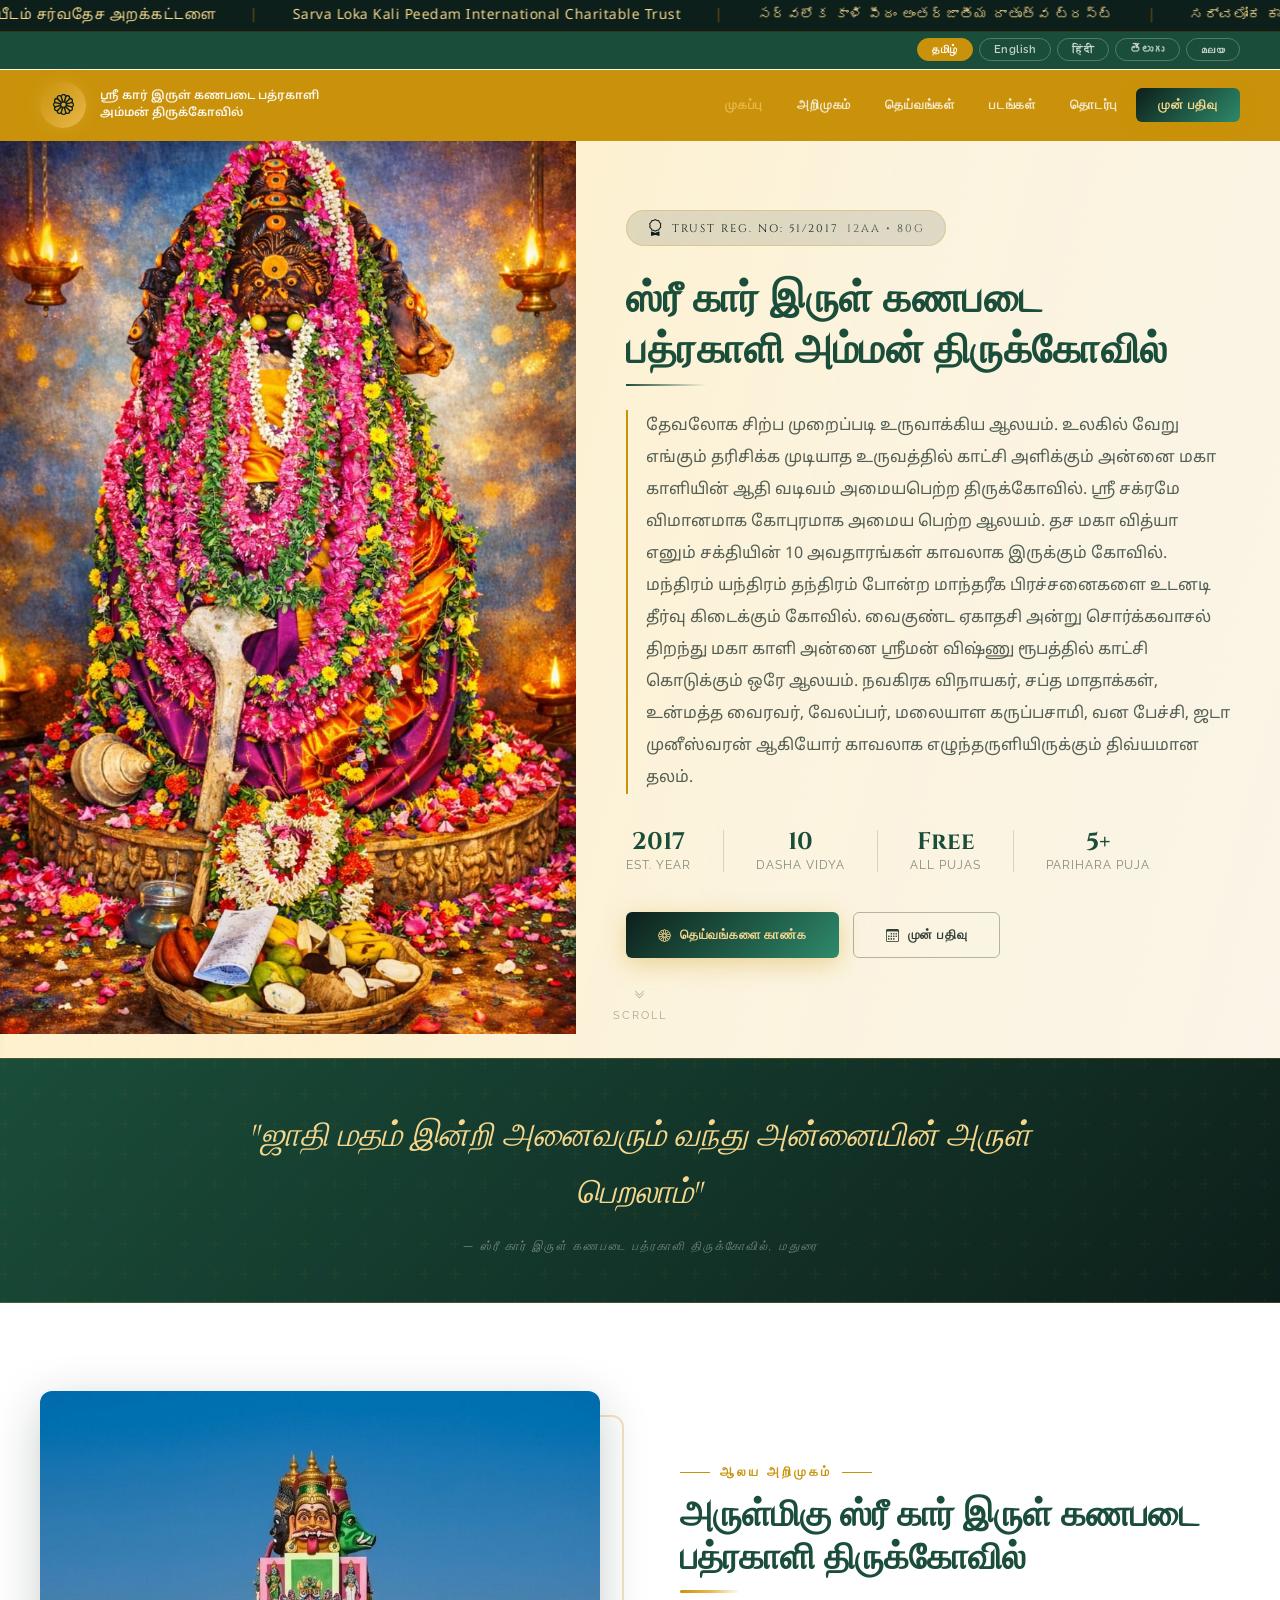
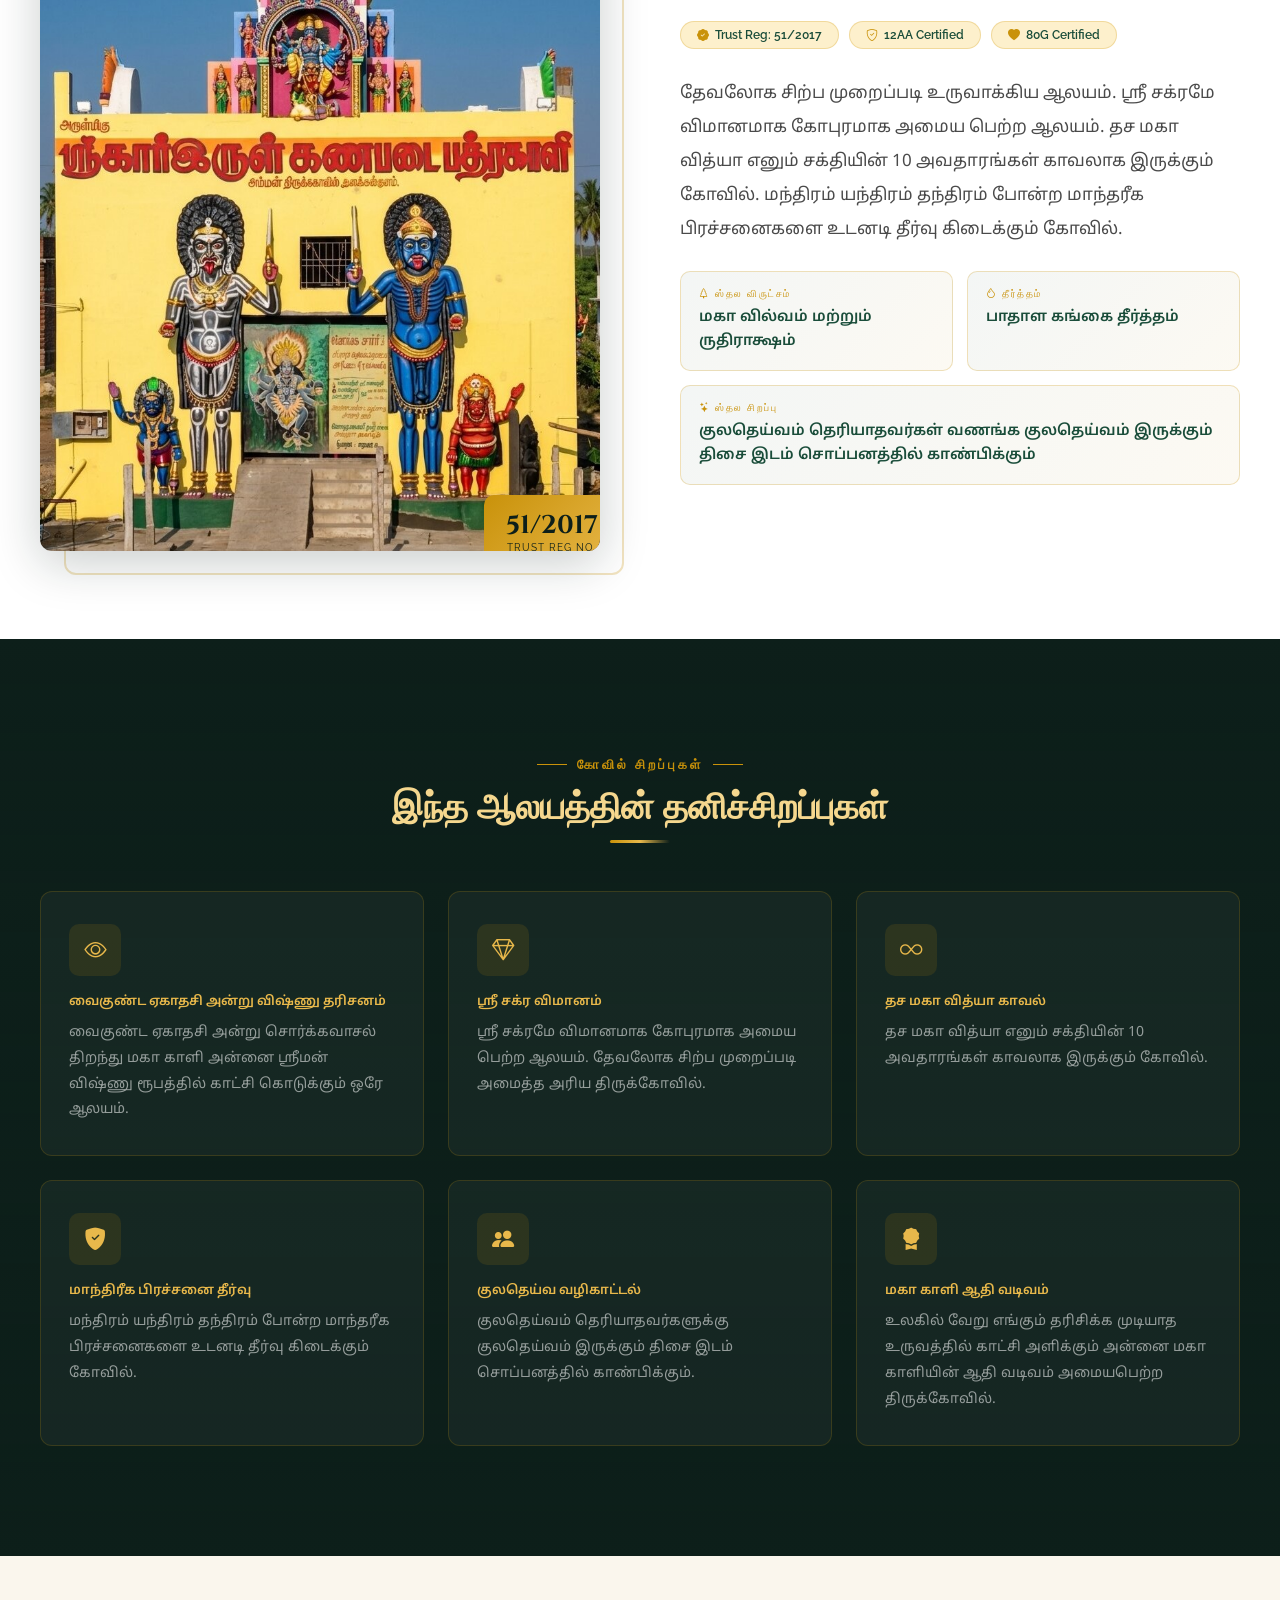
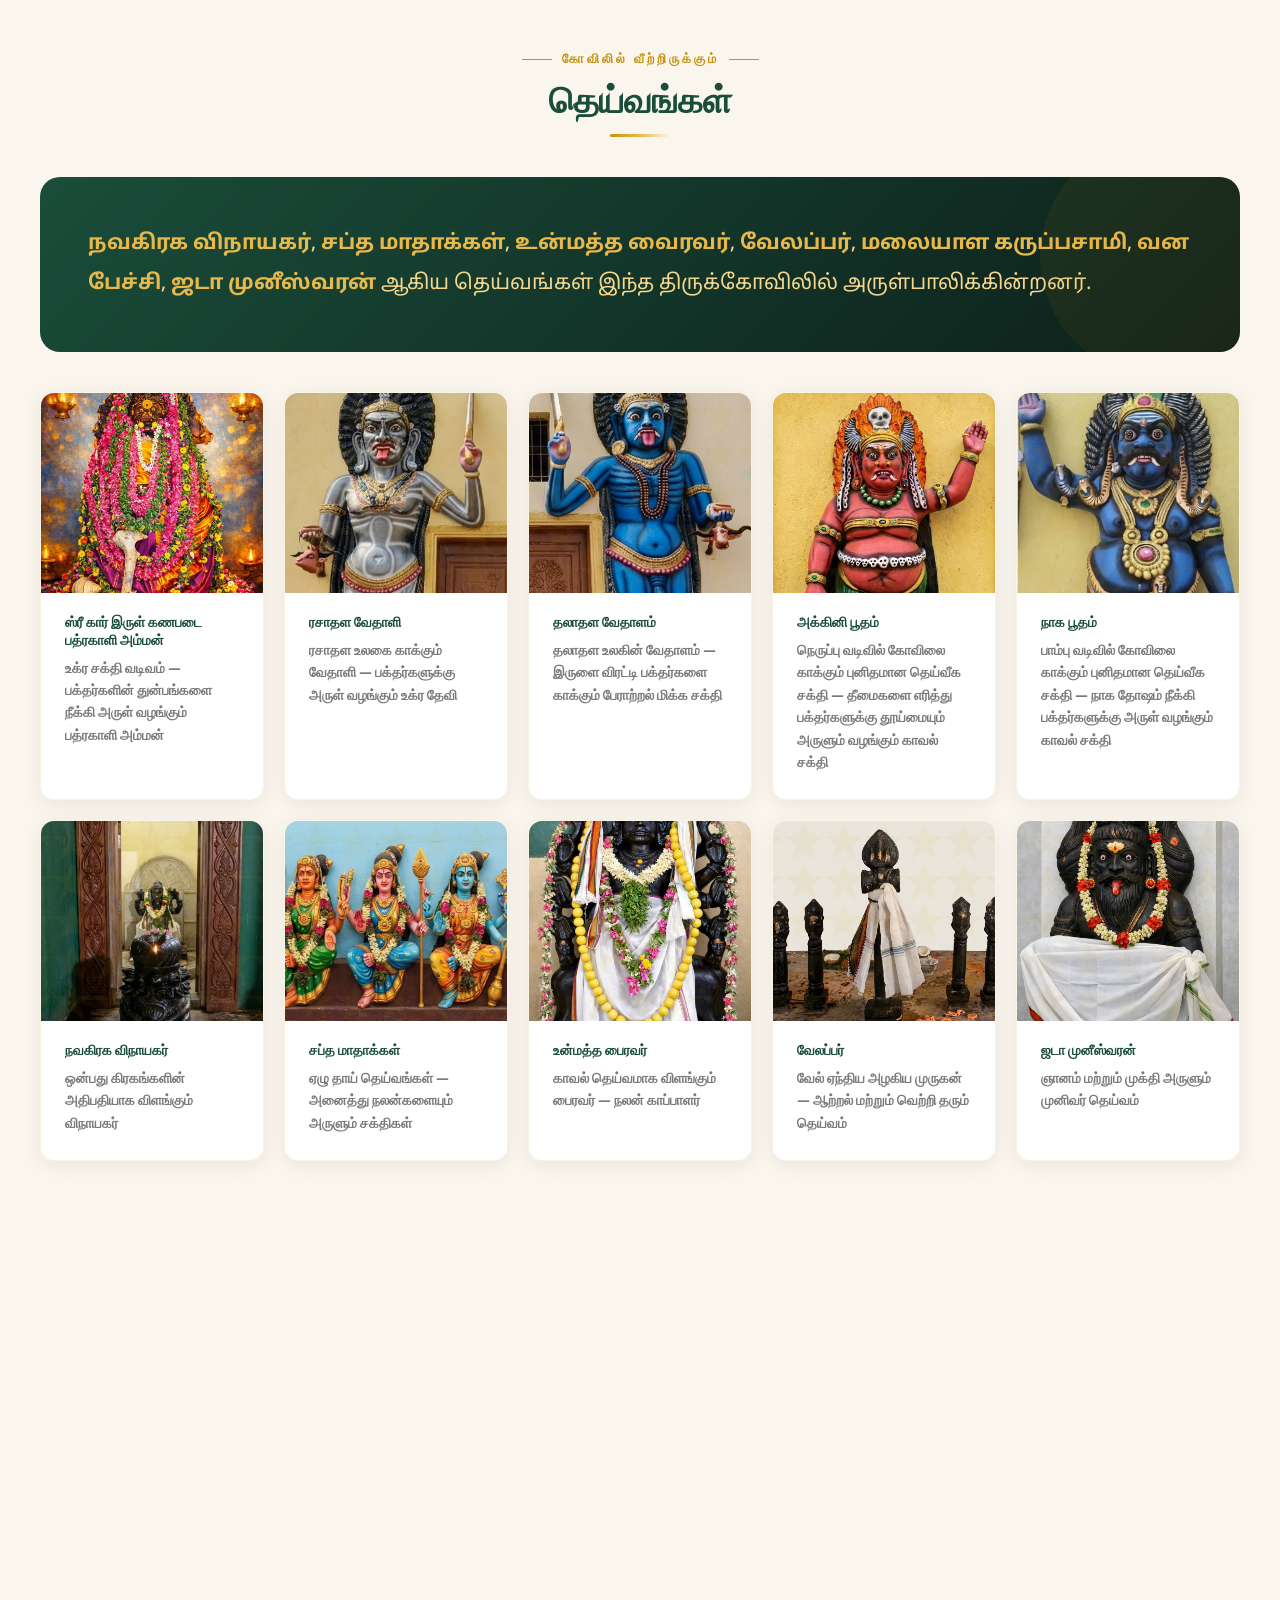
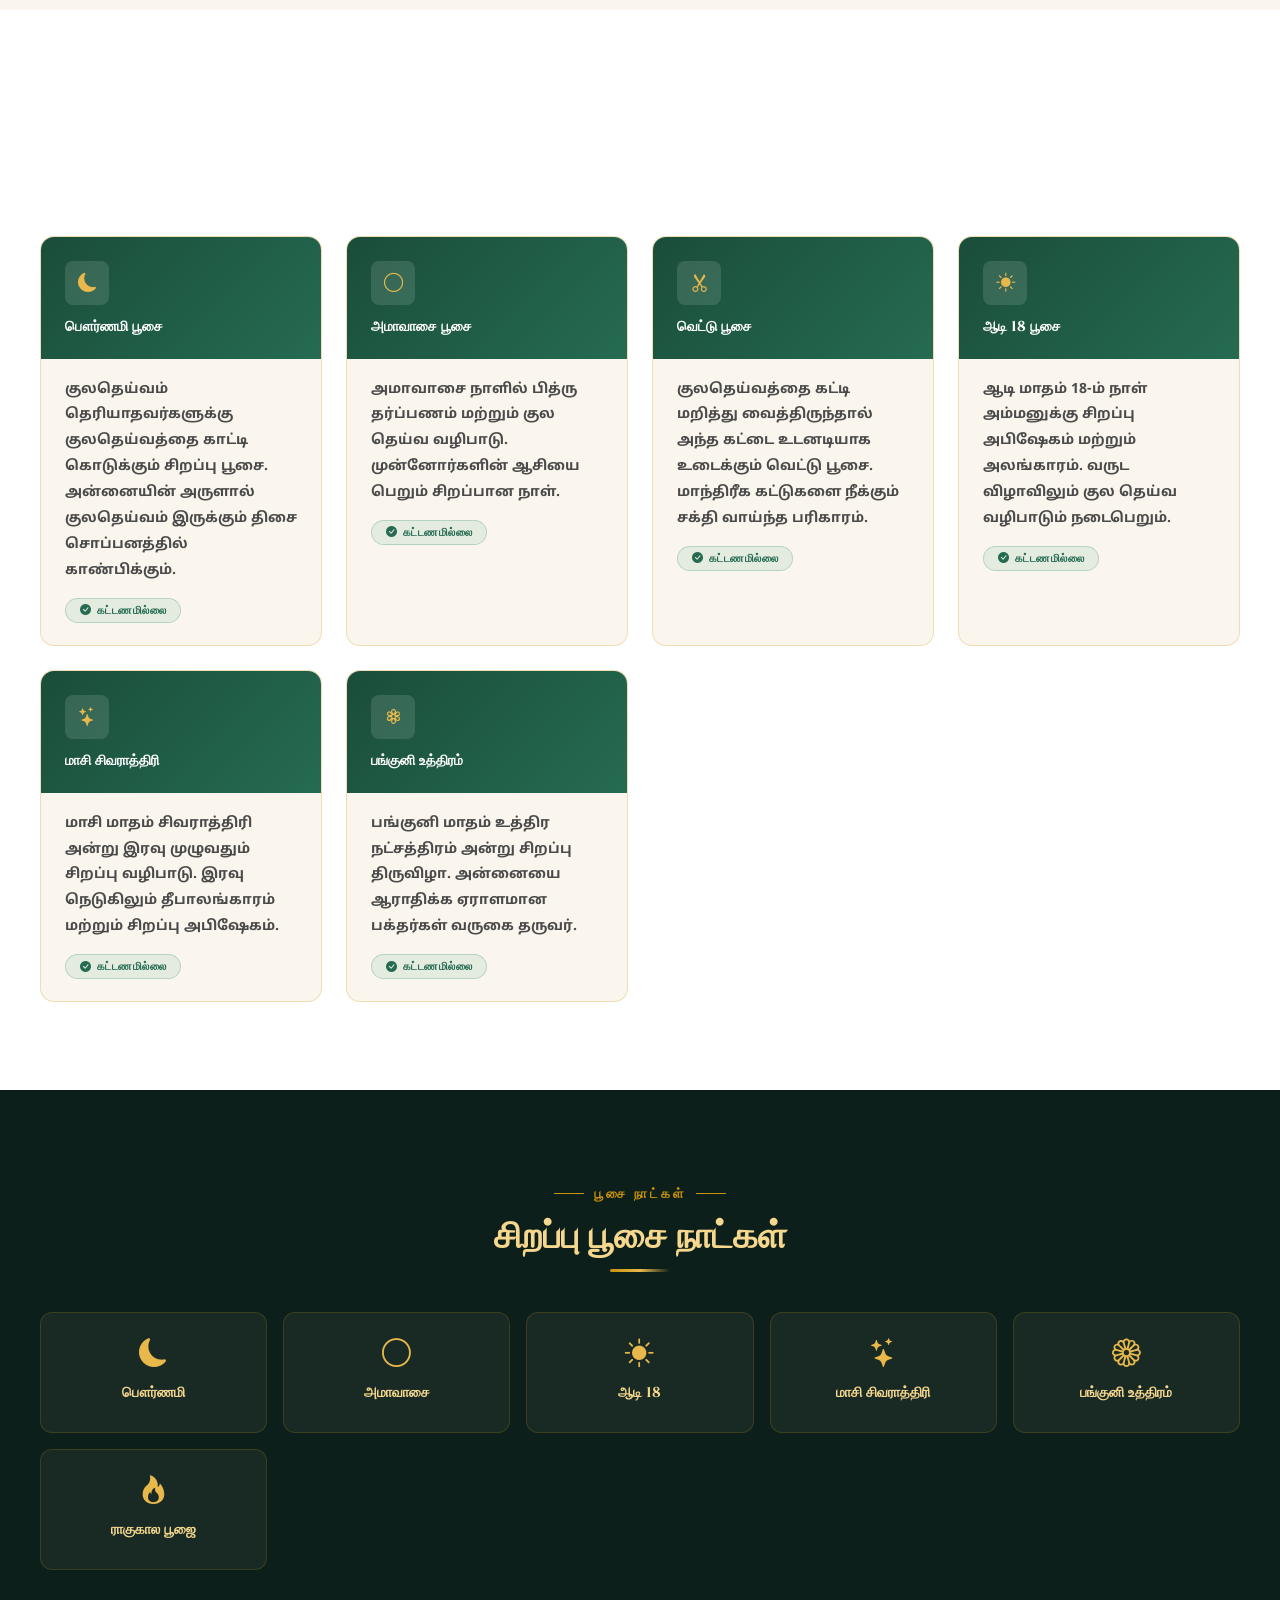
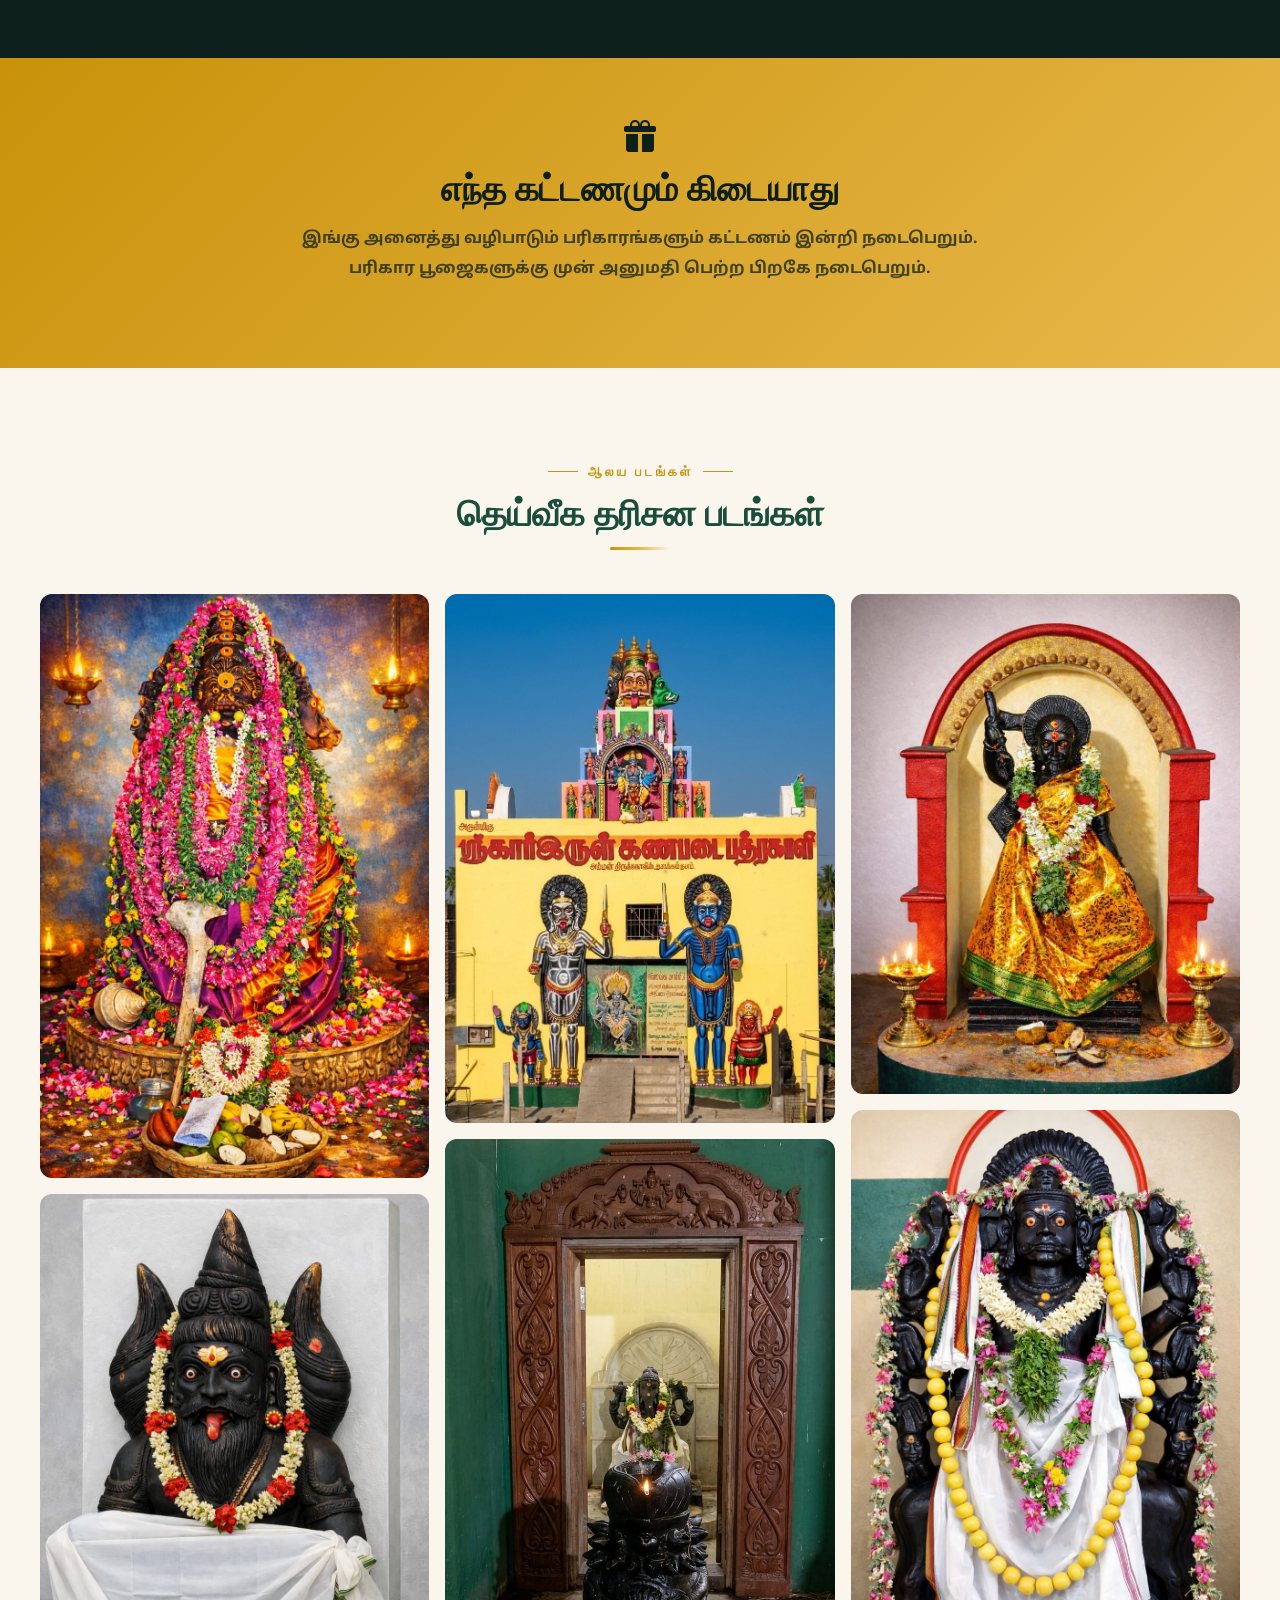
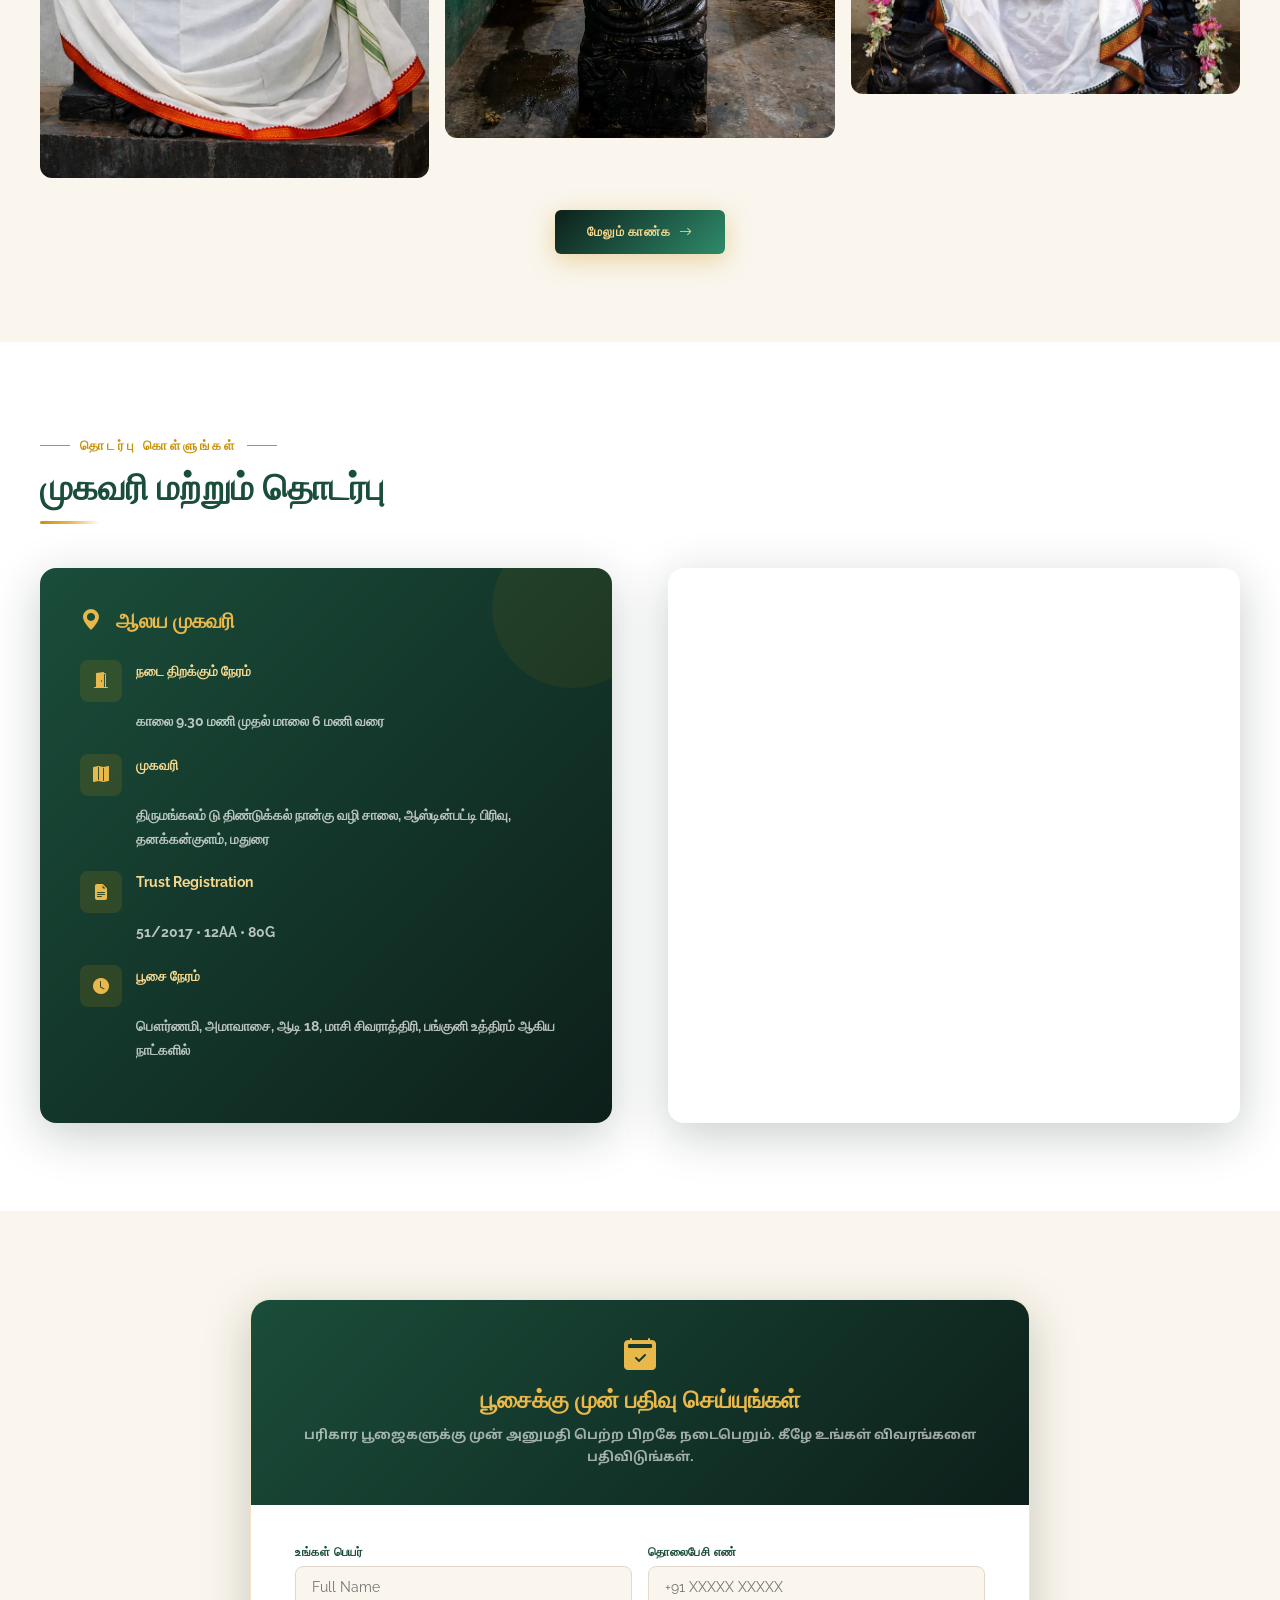
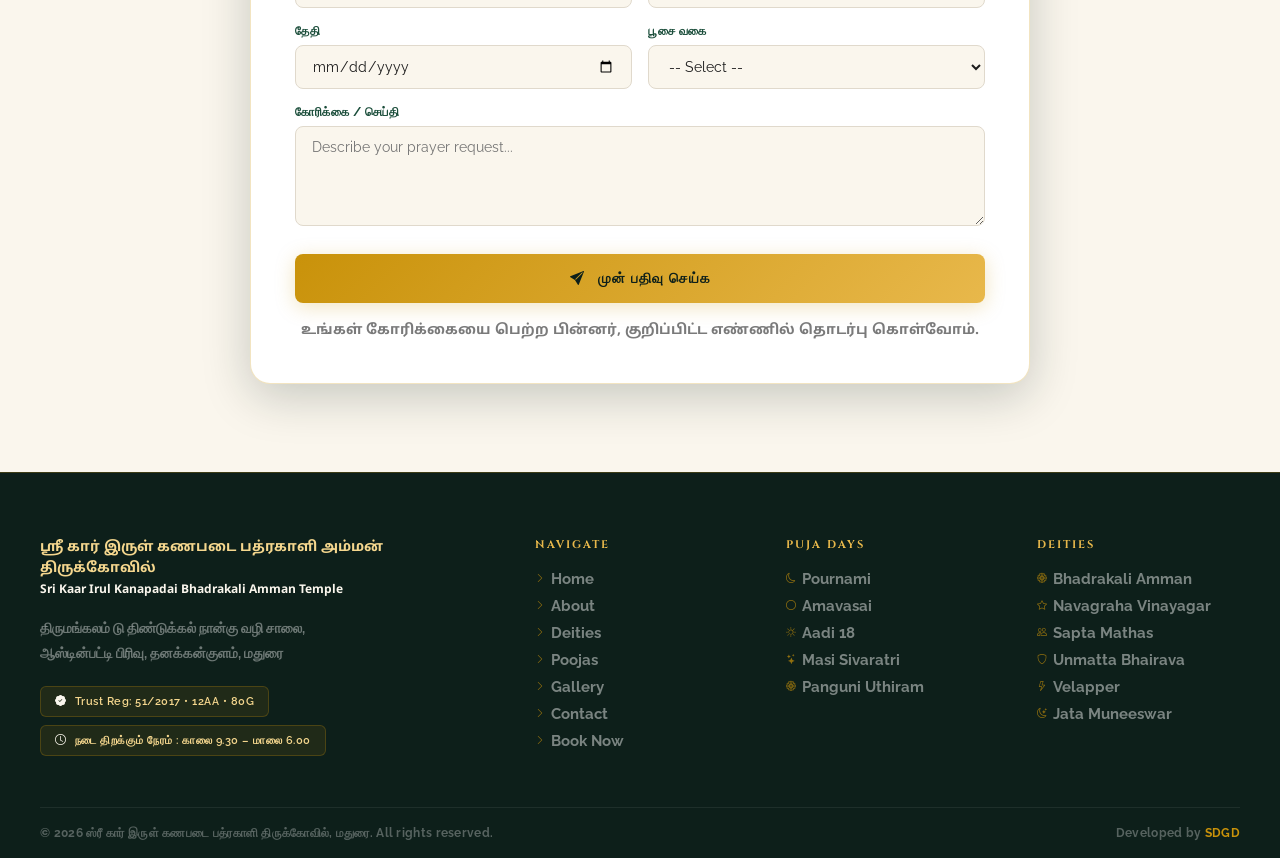
==== index.html @ 93f3a4ae "init" ====
<!DOCTYPE html>
<html lang="ta">
<head>
<meta charset="UTF-8">
<meta name="viewport" content="width=device-width, initial-scale=1.0">
<title>ஸ்ரீ கார் இருள் கணபடை பத்ரகாளி திருக்கோவில் | மதுரை</title>
<link rel="preconnect" href="https://fonts.googleapis.com">
<link href="https://fonts.googleapis.com/css2?family=Cormorant+Garamond:ital,wght@0,300;0,400;0,600;0,700;1,300;1,400;1,600&family=Cinzel:wght@400;600;700;900&family=Noto+Sans+Tamil:wght@300;400;500;600;700&family=Raleway:wght@300;400;500;600;700&display=swap" rel="stylesheet">
<link rel="stylesheet" href="https://cdn.jsdelivr.net/npm/bootstrap-icons@1.11.3/font/bootstrap-icons.min.css">
<link rel="stylesheet" href="assets/css/script.css">

<style>

</style>
</head>
<body>

<!-- PRELOADER -->
<div id="preloader">
  <div class="preloader-om">ॐ</div>
  <div class="preloader-line"><div class="preloader-fill"></div></div>
</div>

<!-- TRUST MARQUEE BAR -->
<div class="trust-bar">
  <div class="trust-marquee" id="trustMarquee"></div>
</div>

<!-- LANGUAGE BAR -->
<div class="lang-bar">
  <button class="lang-btn active" data-setlang="ta">தமிழ்</button>
  <button class="lang-btn" data-setlang="en">English</button>
  <button class="lang-btn" data-setlang="hi">हिंदी</button>
  <button class="lang-btn" data-setlang="te">తెలుగు</button>
  <button class="lang-btn" data-setlang="ml">മലയ</button>
</div>

<!-- NAVBAR -->
<nav id="mainNav">
  <div class="nav-inner">
    <a href="index.html" class="nav-logo">
      <div class="nav-logo-icon"><i class="bi bi-flower1"></i></div>
      <div class="nav-logo-text">
        <div data-lang="ta">ஸ்ரீ கார் இருள் கணபடை பத்ரகாளி அம்மன் திருக்கோவில்</div>
        <div data-lang="en">Sri Kaar Irul Kanapadai Bhadrakali Temple</div>
        <div data-lang="hi">श्री भद्रकाळी अम्मन मंदिर</div>
        <div data-lang="te">శ్రీ భద్రకాళి అమ్మన్ ఆలయం</div>
        <div data-lang="ml">ശ്രീ ഭദ്രകാളി അമ്മൻ ക്ഷേത്രം</div>
      </div>
    </a>
    <div class="nav-links">
      <a href="index.html" style="color:var(--gold2)">
        <span data-lang="ta">முகப்பு</span><span data-lang="en">Home</span><span data-lang="hi">होम</span><span data-lang="te">హోమ్</span><span data-lang="ml">ഹോം</span>
      </a>
      <a href="about.html">
        <span data-lang="ta">அறிமுகம்</span><span data-lang="en">About</span><span data-lang="hi">परिचय</span><span data-lang="te">పరిచయం</span><span data-lang="ml">പരിചയം</span>
      </a>
      <a href="deities.html">
        <span data-lang="ta">தெய்வங்கள்</span><span data-lang="en">Deities</span><span data-lang="hi">देवता</span><span data-lang="te">దేవతలు</span><span data-lang="ml">ദേവതകൾ</span>
      </a>
      <a href="gallery.html">
        <span data-lang="ta">படங்கள்</span><span data-lang="en">Gallery</span><span data-lang="hi">गैलरी</span><span data-lang="te">గ్యాలరీ</span><span data-lang="ml">ഗ്യാലറി</span>
      </a>
      <a href="contact.html">
        <span data-lang="ta">தொடர்பு</span><span data-lang="en">Contact</span><span data-lang="hi">संपर्क</span><span data-lang="te">సంప్రదించు</span><span data-lang="ml">ബന്ധപ്പെടുക</span>
      </a>
      <a href="#booking" class="nav-cta">
        <span data-lang="ta">முன் பதிவு</span><span data-lang="en">Book Now</span><span data-lang="hi">बुक करें</span><span data-lang="te">బుక్ చేయండి</span><span data-lang="ml">ബുക്ക് ചെയ്യുക</span>
      </a>
    </div>
    <button class="hamburger" onclick="toggleMenu()" aria-label="Menu">
      <span></span><span></span><span></span>
    </button>
  </div>
  <div class="mobile-menu" id="mobileMenu">
    <a href="index.html" onclick="toggleMenu()"><span data-lang="ta">முகப்பு</span><span data-lang="en">Home</span><span data-lang="hi">होम</span><span data-lang="te">హోమ్</span><span data-lang="ml">ഹോം</span></a>
    <a href="about.html" onclick="toggleMenu()"><span data-lang="ta">அறிமுகம்</span><span data-lang="en">About</span><span data-lang="hi">परिचय</span><span data-lang="te">పరిచయం</span><span data-lang="ml">പരിചയം</span></a>
    <a href="deities.html" onclick="toggleMenu()"><span data-lang="ta">தெய்வங்கள்</span><span data-lang="en">Deities</span><span data-lang="hi">देवता</span><span data-lang="te">దేవతలు</span><span data-lang="ml">ദേവതകൾ</span></a>
    <a href="gallery.html" onclick="toggleMenu()"><span data-lang="ta">படங்கள்</span><span data-lang="en">Gallery</span><span data-lang="hi">गैलरी</span><span data-lang="te">గ్యాలరీ</span><span data-lang="ml">ഗ്യാലറി</span></a>
    <a href="contact.html" onclick="toggleMenu()"><span data-lang="ta">தொடர்பு</span><span data-lang="en">Contact</span><span data-lang="hi">संपर्क</span><span data-lang="te">సంప్రదించు</span><span data-lang="ml">ബന്ധപ്പെടുക</span></a>
    <a href="#booking" onclick="toggleMenu()"><span data-lang="ta">முன் பதிவு</span><span data-lang="en">Book Now</span><span data-lang="hi">बुक करें</span><span data-lang="te">బుక్ చేయండి</span><span data-lang="ml">ബുക്ക് ചെയ്യുക</span></a>
  </div>
</nav>

<!-- ═══════════════ HERO ═══════════════ -->
<section class="hero" id="home">
  <div class="hero-parallax-bg" id="heroBg"></div>
  <div class="hero-overlay"></div>
  <div class="hero-decoration"></div>
  <div class="hero-image-panel">
    <div class="hero-img-ring hero-img-ring--outer"></div>
    <div class="hero-img-ring hero-img-ring--inner"></div>
    <div class="hero-img-frame">
      <img src="assets/img/kaarirulbathrakali.jpeg" alt="Bhadrakali Amman" class="hero-img" />
    </div>
    <div class="hero-img-glow"></div>
    <div class="hero-img-dots"></div>
  </div>
  <div class="hero-content">
    <div class="hero-badge reveal d1">
      <i class="bi bi-award" style="color:var(--deep)"></i>
      <span>Trust Reg. No: 51/2017</span>
      <span class="hero-trust-no">12AA &bull; 80G</span>
    </div>
    <h1 class="hero-title reveal d2">
      <span data-lang="ta">ஸ்ரீ கார் இருள் கணபடை<br>பத்ரகாளி அம்மன் திருக்கோவில்</span>
      <span data-lang="en">Sri Kaar Irul Kanapadai<br>Bhadrakali Amman Temple</span>
      <span data-lang="hi">श्री कार इरुल कणपडै<br>भद्रकाळी अम्मन मंदिर</span>
      <span data-lang="te">శ్రీ కార్ ఇరుల్ కణపడై<br>భద్రకాళి అమ్మన్ ఆలయం</span>
      <span data-lang="ml">ശ്രീ കാർ ഇരുൾ കണപടൈ<br>ഭദ്രകാളി അമ്മൻ ക്ഷേത്രം</span>
    </h1>
    <div class="hero-divider reveal d3"></div>
    <p class="hero-desc reveal d4" data-lang="ta">
  தேவலோக சிற்ப முறைப்படி உருவாக்கிய ஆலயம். உலகில் வேறு எங்கும் தரிசிக்க முடியாத உருவத்தில் காட்சி அளிக்கும் அன்னை மகா காளியின் ஆதி வடிவம் அமையபெற்ற திருக்கோவில். ஸ்ரீ சக்ரமே விமானமாக கோபுரமாக அமைய பெற்ற ஆலயம். தச மகா வித்யா எனும் சக்தியின் 10 அவதாரங்கள் காவலாக இருக்கும் கோவில். மந்திரம் யந்திரம் தந்திரம் போன்ற மாந்தரீக பிரச்சனைகளை உடனடி தீர்வு கிடைக்கும் கோவில். வைகுண்ட ஏகாதசி அன்று சொர்க்கவாசல் திறந்து மகா காளி அன்னை ஸ்ரீமன் விஷ்ணு ரூபத்தில் காட்சி கொடுக்கும் ஒரே ஆலயம். நவகிரக விநாயகர், சப்த மாதாக்கள், உன்மத்த வைரவர், வேலப்பர், மலையாள கருப்பசாமி, வன பேச்சி, ஜடா முனீஸ்வரன் ஆகியோர் காவலாக எழுந்தருளியிருக்கும் திவ்யமான தலம்.
</p>

<p class="hero-desc reveal d4" data-lang="en">
  A divine temple built according to Devaloka Shilpa tradition. The only temple where Maha Kali Amman appears in her primordial form — a vision found nowhere else in the world. A temple where the Sri Chakra itself serves as the Vimana and Gopuram. The sacred abode guarded by the 10 avatars of Shakti known as Dasha Maha Vidya. A temple where immediate relief is granted for problems related to Mantra, Yantra, and Tantra. The only temple where on Vaikunta Ekadasi, the gates of heaven open and Maha Kali Amman grants darshan in the form of Sri Vishnu. This divine kshetram is also home to Navagraha Vinayagar, Sapta Mathas, Unmatha Bhairava, Velappan, Malayala Karuppasamy, Vana Pechi, and Jada Muneeswaran.
</p>

<p class="hero-desc reveal d4" data-lang="hi">
  देवलोक शिल्प परंपरा के अनुसार निर्मित दिव्य मंदिर। विश्व में अन्यत्र कहीं भी दर्शन न होने वाले अद्वितीय रूप में विराजमान माँ महाकाली का आदि स्वरूप। श्री चक्र ही जहाँ विमान और गोपुरम के रूप में स्थापित है। दश महाविद्या अर्थात शक्ति के 10 अवतारों द्वारा संरक्षित पवित्र मंदिर। मंत्र, यंत्र और तंत्र संबंधी समस्याओं का तत्काल समाधान प्राप्त होने वाला मंदिर। একমাত্র মঞ্চ যেখানে বৈকুণ্ঠ একাদশীতে স্বর্গদ্বার খুলে মহাকালী মা শ্রীমন বিষ্ণুর আকারে দর্শন দেন। এই দিব্য ক্ষেত্রটির 10টি 10টি 10টি 10টি 10টি 10টি 10টি 10টি 10টি 10টি 10টি 10টি 10টি 10টি 10টি 10টি 10টি 10টি 10টি 10টি

<p class="hero-desc reveal d4" data-lang="te">
  దేవలోక శిల్ప సంప్రదాయంలో నిర్మించిన దివ్యమైన ఆలయం. ప్రపంచంలో మరెక్కడా దర్శించలేని అద్వితీయ రూపంలో కొలువై ఉన్న మహాకాళి అమ్మవారి ఆది స్వరూపం. శ్రీ చక్రమే విమానంగా మరియు గోపురంగా అమరిన ఆలయం. దశ మహావిద్య అనే శక్తి యొక్క 10 అవతారాలు కాపలాగా ఉండే కోవెల. మంత్రం, యంత్రం, తంత్రం వంటి మాంత్రిక సమస్యలకు తక్షణ పరిష్కారం లభించే ఆలయం. వైకుంఠ ఏకాదశి నాడు స్వర్గద్వారం తెరచుకొని మహాకాళి అమ్మవారు శ్రీమన్ విష్ణు రూపంలో దర్శనమిచ్చే ఏకైక ఆలయం. నవగ్రహ వినాయకుడు, సప్త మాతలు, ఉన్మత్త భైరవుడు, వేలప్పన్, మలయాళ కరుప్పసామి, వన పేచ్చి, జటా మునీశ్వరుడు కొలువై ఉన్న పావన క్షేత్రం.
</p>

<p class="hero-desc reveal d4" data-lang="ml">
  ദേവലോക ശില്പ രീതിയിൽ നിർമ്മിച്ച ദിവ്യ ക്ഷേത്രം. ലോകത്ത് മറ്റൊരിടത്തും ദർശിക്കാൻ കഴിയാത്ത അദ്വിതീയ രൂപത്തിൽ കുടിയിരിക്കുന്ന മഹാകാളി അമ്മയുടെ ആദിരൂപം. ശ്രീ ചക്രം തന്നെ വിമാനമായും ഗോപുരമായും അമർന്ന ആലയം. ദശ മഹാവിദ്യ എന്ന ശക്തിയുടെ 10 അവതാരങ്ങൾ കാവൽ നിൽക്കുന്ന ക്ഷേത്രം. മന്ത്രം, യന്ത്രം, തന്ത്രം എന്നീ മാന്ത്രിക പ്രശ്നങ്ങൾക്ക് ഉടനടി പരിഹാരം ലഭിക്കുന്ന ക്ഷേത്രം. വൈകുണ്ഠ ഏകാദശിയിൽ സ്വർഗ്ഗദ്വാരം തുറന്ന് മഹാകാളി ശ്രീമൻ വിഷ്ണു രൂപത്തിൽ ദർശനം നൽകുന്ന ഏകൈക ക്ഷേത്രം. നവഗ്രഹ വിനായകർ, സപ്ത മാതാക്കൾ, ഉന്മത്ത ഭൈരവർ, വേലപ്പൻ, മലയാള കരുപ്പസ്വാമി, വന പേച്ചി, ജടാ മുനീശ്വരൻ എന്നിവർ കുടിയിരിക്കുന്ന ദിവ്യമായ തലം.
</p>
    <div class="hero-stats reveal d5">
      <div class="hero-stat">
        <span class="hero-stat-num">2017</span>
        <div class="hero-stat-label">Est. Year</div>
      </div>
      <div class="hero-stat-div"></div>
      <div class="hero-stat">
        <span class="hero-stat-num">10</span>
        <div class="hero-stat-label">Dasha Vidya</div>
      </div>
      <div class="hero-stat-div"></div>
      <div class="hero-stat">
        <span class="hero-stat-num">Free</span>
        <div class="hero-stat-label">All Pujas</div>
      </div>
      <div class="hero-stat-div"></div>
      <div class="hero-stat">
        <span class="hero-stat-num">5+</span>
        <div class="hero-stat-label">Parihara Puja</div>
      </div>
    </div>
    <div class="hero-cta reveal d6">
      <a href="deities.html" class="btn-gold">
        <i class="bi bi-flower1"></i>
        <span data-lang="ta">தெய்வங்களை காண்க</span><span data-lang="en">View Deities</span><span data-lang="hi">देवता देखें</span><span data-lang="te">దేవతలు చూడండి</span><span data-lang="ml">ദേവതകളെ കാണുക</span>
      </a>
      <a href="#booking" class="btn-ghost">
        <i class="bi bi-calendar3"></i>
        <span data-lang="ta">முன் பதிவு</span><span data-lang="en">Book a Visit</span><span data-lang="hi">दर्शन बुक करें</span><span data-lang="te">సందర్శన బుక్</span><span data-lang="ml">ബുക്ക് ചെയ്യുക</span>
      </a>
    </div>
  </div>
  <div class="hero-scroll-hint">
    <i class="bi bi-chevron-double-down"></i>
    <span>Scroll</span>
  </div>
</section>

<!-- ═══════════════ GOLDEN QUOTE ═══════════════ -->
<div class="gold-band">
  <blockquote>
    <span data-lang="ta">"ஜாதி மதம் இன்றி அனைவரும் வந்து அன்னையின் அருள் பெறலாம்"</span>
    <span data-lang="en">"Irrespective of caste or religion, everyone is welcome to receive the blessings of the Mother Goddess"</span>
    <span data-lang="hi">"जाति-धर्म से परे, सभी देवी की कृपा के पात्र हैं"</span>
    <span data-lang="te">"కులమతాల భేదమే లేకుండా అందరూ అమ్మ అనుగ్రహం పొందవచ్చు"</span>
    <span data-lang="ml">"ജാതി-മത ഭേദമില്ലാതെ, എല്ലാവർക്കും അമ്മ അനുഗ്രഹം ലഭിക്കും"</span>
  </blockquote>
  <cite>— ஸ்ரீ கார் இருள் கணபடை பத்ரகாளி திருக்கோவில், மதுரை</cite>
</div>

<!-- ═══════════════ ABOUT ═══════════════ -->
<section class="about-section" id="about">
  <div class="section-wrap">
    <div class="about-grid">
      <div class="about-img-wrap reveal-left">
        <div class="about-img-frame"></div>
        <div class="about-img-main">
          <img src="assets/img/temple.jpg" alt="Temple">
          <div class="about-badge">
            <span class="about-badge-num">51/2017</span>
            <div class="about-badge-label">Trust Reg No.</div>
          </div>
        </div>
      </div>
      <div class="reveal-right">
        <div class="section-eyebrow">
          <span data-lang="ta">ஆலய அறிமுகம்</span><span data-lang="en">About the Temple</span><span data-lang="hi">मंदिर परिचय</span><span data-lang="te">ఆలయ పరిచయం</span><span data-lang="ml">ക്ഷേത്ര പരിചയം</span>
        </div>
        <h2 class="section-title" data-lang="ta">அருள்மிகு ஸ்ரீ கார் இருள் கணபடை பத்ரகாளி திருக்கோவில்</h2>
        <h2 class="section-title" data-lang="en">Sri Kaar Irul Kanapadai Bhadrakali Amman Thirukoil</h2>
        <h2 class="section-title" data-lang="hi">श्री भद्रकाळी अम्मन मंदिर</h2>
        <h2 class="section-title" data-lang="te">శ్రీ భద్రకాళి అమ్మన్ ఆలయం</h2>
        <h2 class="section-title" data-lang="ml">ശ്രീ ഭദ്രകാളി അമ്മൻ ക്ഷേത്രം</h2>
        <div class="section-rule"></div>
        <div class="trust-chips">
          <span class="trust-chip"><i class="bi bi-patch-check-fill"></i> Trust Reg: 51/2017</span>
          <span class="trust-chip"><i class="bi bi-shield-check"></i> 12AA Certified</span>
          <span class="trust-chip"><i class="bi bi-heart-fill"></i> 80G Certified</span>
        </div>
        <p class="section-body" style="font-family:'Noto Sans Tamil',sans-serif; line-height:2;" data-lang="ta">
          தேவலோக சிற்ப முறைப்படி உருவாக்கிய ஆலயம். ஸ்ரீ சக்ரமே விமானமாக கோபுரமாக அமைய பெற்ற ஆலயம். தச மகா வித்யா எனும் சக்தியின் 10 அவதாரங்கள் காவலாக இருக்கும் கோவில். மந்திரம் யந்திரம் தந்திரம் போன்ற மாந்தரீக பிரச்சனைகளை உடனடி தீர்வு கிடைக்கும் கோவில்.
        </p>
        <p class="section-body" style="font-family:'Noto Sans Tamil',sans-serif; line-height:2;" data-lang="en">
          A temple built according to Devaloka Shilpa tradition — where Sri Chakra itself forms the Vimanam and Gopuram. The 10 avatars of Shakti known as Dasha Maha Vidya stand as guardians. Immediate solutions to Mantra, Yantra, and Tantra-related problems are provided here.
        </p>
        <p class="section-body" style="font-family:'Noto Sans Tamil',sans-serif; line-height:2;" data-lang="hi">
          देवलोक शिल्प परंपरा के अनुसार निर्मित मंदिर। श्री चक्र ही विमान और गोपुरम के रूप में स्थापित है। दश महाविद्या के 10 अवतार रक्षक के रूप में यहाँ विराजमान हैं।
        </p>
        <p class="section-body" style="font-family:'Noto Sans Tamil',sans-serif; line-height:2;" data-lang="te">
          దేవలోక శిల్ప సంప్రదాయంలో నిర్మించిన ఆలయం. శ్రీ చక్రమే విమానంగా, గోపురంగా ఉన్న ఆలయం. దశ మహావిద్య శక్తి యొక్క 10 అవతారాలు కాపలాగా ఉండే కోవెల.
        </p>
        <p class="section-body" style="font-family:'Noto Sans Tamil',sans-serif; line-height:2;" data-lang="ml">
          ദേവലോക ശില്പ രീതിയിൽ നിർമ്മിച്ച ക്ഷേത്രം. ശ്രീ ചക്രം തന്നെ വിമാനവും ഗോപുരവുമായ ക്ഷേത്രം. ദശ മഹാ വിദ്യ ശക്തിയുടെ 10 അവതാരങ്ങൾ കാവൽ നിൽക്കുന്ന ക്ഷേത്രം.
        </p>
        <div class="sthal-grid" style="margin-top:24px;">
          <div class="sthal-card reveal-up d1">
            <div class="sthal-card-label"><i class="bi bi-tree"></i>
              <span data-lang="ta">ஸ்தல விருட்சம்</span><span data-lang="en">Sthala Vriksham</span><span data-lang="hi">स्थल वृक्ष</span><span data-lang="te">స్థల వృక్షం</span><span data-lang="ml">സ്ഥല വൃക്ഷം</span>
            </div>
            <div class="sthal-card-val">
              <span data-lang="ta">மகா வில்வம் மற்றும் ருதிராக்ஷம்</span>
              <span data-lang="en">Maha Vilwam and Rudraksha</span>
              <span data-lang="hi">महा विल्व और रुद्राक्ष</span>
              <span data-lang="te">మహా విల్వం మరియు రుద్రాక్ష</span>
              <span data-lang="ml">മഹാ വില്വവും രുദ്രാക്ഷവും</span>
            </div>
          </div>
          <div class="sthal-card reveal-up d2">
            <div class="sthal-card-label"><i class="bi bi-droplet"></i>
              <span data-lang="ta">தீர்த்தம்</span><span data-lang="en">Theertham</span><span data-lang="hi">तीर्थ</span><span data-lang="te">తీర్థం</span><span data-lang="ml">തീർഥം</span>
            </div>
            <div class="sthal-card-val">
              <span data-lang="ta">பாதாள கங்கை தீர்த்தம்</span>
              <span data-lang="en">Pathala Ganga Theertham</span>
              <span data-lang="hi">पाताल गंगा तीर्थ</span>
              <span data-lang="te">పాతాళ గంగ తీర్థం</span>
              <span data-lang="ml">പാതാള ഗംഗ തീർഥം</span>
            </div>
          </div>
          <div class="sthal-card reveal-up d3" style="grid-column:span 2">
            <div class="sthal-card-label"><i class="bi bi-stars"></i>
              <span data-lang="ta">ஸ்தல சிறப்பு</span><span data-lang="en">Temple Specialty</span><span data-lang="hi">स्थल विशेषता</span><span data-lang="te">స్థల విశేషం</span><span data-lang="ml">ക്ഷേത്ര വിശേഷം</span>
            </div>
            <div class="sthal-card-val">
              <span data-lang="ta">குலதெய்வம் தெரியாதவர்கள் வணங்க குலதெய்வம் இருக்கும் திசை இடம் சொப்பனத்தில் காண்பிக்கும்</span>
              <span data-lang="en">For those who do not know their Kula Deiva, the direction and place of their family deity will be revealed in a dream.</span>
              <span data-lang="hi">जो अपने कुलदेवता को नहीं जानते, उन्हें स्वप्न में कुलदेवता का स्थान और दिशा बताई जाएगी।</span>
              <span data-lang="te">కుల దేవత తెలియనివారికి కుల దేవత ఉన్న దిశ మరియు స్థలం కలలో చూపించబడుతుంది.</span>
              <span data-lang="ml">കുലദൈവം അറിയാത്തവർക്ക് കുലദൈവം ഉള്ള ദിശയും സ്ഥലവും സ്വപ്നത്തിൽ കാണിക്കപ്പെടും.</span>
            </div>
          </div>
        </div>
      </div>
    </div>
  </div>
</section>

<!-- ═══════════════ TEMPLE SPECIALTIES (PARALLAX) ═══════════════ -->
<section class="special-section" id="specialties">
  <div class="special-parallax-bg" id="specialBg"></div>
  <div class="special-overlay"></div>
  <div class="section-wrap" style="position:relative;z-index:2;">
    <div style="text-align:center" class="reveal">
      <div class="section-eyebrow" style="justify-content:center;">
        <span data-lang="ta">கோவில் சிறப்புகள்</span><span data-lang="en">Temple Specialties</span><span data-lang="hi">मंदिर की विशेषताएं</span><span data-lang="te">ఆలయ విశేషాలు</span><span data-lang="ml">ക്ഷേത്ര വിശേഷങ്ങൾ</span>
      </div>
      <h2 class="section-title" style="color:var(--gold3); text-align:center;">
        <span data-lang="ta">இந்த ஆலயத்தின் தனிச்சிறப்புகள்</span>
        <span data-lang="en">What Makes This Temple Unique</span>
        <span data-lang="hi">इस मंदिर की विशेषताएं</span>
        <span data-lang="te">ఈ ఆలయ ప్రత్యేకతలు</span>
        <span data-lang="ml">ഈ ക്ഷേത്രത്തിന്റെ പ്രത്യേകതകൾ</span>
      </h2>
      <div class="section-rule center"></div>
    </div>
    <div class="special-grid">
      <div class="special-card reveal d1">
        <div class="special-card-icon"><i class="bi bi-eye"></i></div>
        <div class="special-card-title-tamil">
          <span data-lang="ta">வைகுண்ட ஏகாதசி அன்று விஷ்ணு தரிசனம்</span>
          <span data-lang="en">Vishnu Darshan on Vaikunta Ekadasi</span>
          <span data-lang="hi">वैकुंठ एकादशी पर विष्णु दर्शन</span>
          <span data-lang="te">వైకుంఠ ఏకాదశిపై విష్ణు దర్శనం</span>
          <span data-lang="ml">വൈകുണ്ഠ ഏകാദശിയിൽ വിഷ്ണു ദർശനം</span>
        </div>
        <div class="special-card-desc">
          <span data-lang="ta">வைகுண்ட ஏகாதசி அன்று சொர்க்கவாசல் திறந்து மகா காளி அன்னை ஸ்ரீமன் விஷ்ணு ரூபத்தில் காட்சி கொடுக்கும் ஒரே ஆலயம்.</span>
          <span data-lang="en">The only temple where Maha Kali appears in the form of Sri Vishnu on Vaikunta Ekadasi, when the gates of heaven open.</span>
          <span data-lang="hi">एकमात्र मंदिर जहाँ वैकुंठ एकादशी पर स्वर्ग के द्वार खुलने पर महाकाली श्रीमन विष्णु रूप में दर्शन देती हैं।</span>
          <span data-lang="te">వైకుంఠ ఏకాదశి నాడు స్వర్గ ద్వారం తెరుచుకున్నప్పుడు మహాకాళి శ్రీమన్ విష్ణు రూపంలో దర్శనమిచ్చే ఏకైక ఆలయం.</span>
          <span data-lang="ml">വൈകുണ്ഠ ഏകാദശിയിൽ സ്വർഗ്ഗ വാതിൽ തുറക്കുമ്പോൾ മഹാകാളി ശ്രീമൻ വിഷ്ണു രൂപത്തിൽ ദർശനം നൽകുന്ന ഏകൈക ക്ഷേത്രം.</span>
        </div>
      </div>
      <div class="special-card reveal d2">
        <div class="special-card-icon"><i class="bi bi-gem"></i></div>
        <div class="special-card-title-tamil">
          <span data-lang="ta">ஸ்ரீ சக்ர விமானம்</span>
          <span data-lang="en">Sri Chakra Vimanam</span>
          <span data-lang="hi">श्री चक्र विमान</span>
          <span data-lang="te">శ్రీ చక్ర విమానం</span>
          <span data-lang="ml">ശ്രീ ചക്ര വിമാനം</span>
        </div>
        <div class="special-card-desc">
          <span data-lang="ta">ஸ்ரீ சக்ரமே விமானமாக கோபுரமாக அமைய பெற்ற ஆலயம். தேவலோக சிற்ப முறைப்படி அமைத்த அரிய திருக்கோவில்.</span>
          <span data-lang="en">A rare temple where the Sri Chakra itself forms the Vimanam and Gopuram, built according to Devaloka Shilpa tradition.</span>
          <span data-lang="hi">एक दुर्लभ मंदिर जहाँ श्री चक्र स्वयं विमान और गोपुरम के रूप में स्थापित है।</span>
          <span data-lang="te">శ్రీ చక్రమే విమానంగా, గోపురంగా ఉన్న అపూర్వమైన ఆలయం.</span>
          <span data-lang="ml">ശ്രീ ചക്രം തന്നെ വിമാനവും ഗോപുരവുമായ അദ്വിതീയ ക്ഷേത്രം.</span>
        </div>
      </div>
      <div class="special-card reveal d3">
        <div class="special-card-icon"><i class="bi bi-infinity"></i></div>
        <div class="special-card-title-tamil">
          <span data-lang="ta">தச மகா வித்யா காவல்</span>
          <span data-lang="en">Dasha Maha Vidya Guardians</span>
          <span data-lang="hi">दश महाविद्या संरक्षण</span>
          <span data-lang="te">దశ మహావిద్య రక్షణ</span>
          <span data-lang="ml">ദശ മഹാ വിദ്യ സംരക്ഷണം</span>
        </div>
        <div class="special-card-desc">
          <span data-lang="ta">தச மகா வித்யா எனும் சக்தியின் 10 அவதாரங்கள் காவலாக இருக்கும் கோவில்.</span>
          <span data-lang="en">A temple guarded by the 10 avatars of Shakti known as Dasha Maha Vidya.</span>
          <span data-lang="hi">दश महाविद्या के 10 अवतारों द्वारा संरक्षित मंदिर।</span>
          <span data-lang="te">దశ మహావిద్య అనే శక్తి యొక్క 10 అవతారాలు కాపలా ఉండే ఆలయం.</span>
          <span data-lang="ml">ദശ മഹാ വിദ്യ ശക്തിയുടെ 10 അവതാരങ്ങൾ കാവൽ നിൽക്കുന്ന ക്ഷേത്രം.</span>
        </div>
      </div>
      <div class="special-card reveal d4">
        <div class="special-card-icon"><i class="bi bi-shield-fill-check"></i></div>
        <div class="special-card-title-tamil">
          <span data-lang="ta">மாந்திரீக பிரச்சனை தீர்வு</span>
          <span data-lang="en">Relief from Dark Forces</span>
          <span data-lang="hi">मांत्रिक समस्याओं का समाधान</span>
          <span data-lang="te">మాంత్రిక సమస్యల పరిష్కారం</span>
          <span data-lang="ml">മാന്ത്രിക പ്രശ്നങ്ങൾക്ക് പരിഹാരം</span>
        </div>
        <div class="special-card-desc">
          <span data-lang="ta">மந்திரம் யந்திரம் தந்திரம் போன்ற மாந்தரீக பிரச்சனைகளை உடனடி தீர்வு கிடைக்கும் கோவில்.</span>
          <span data-lang="en">Immediate solutions to problems caused by Mantra, Yantra, and Tantra are provided at this temple.</span>
          <span data-lang="hi">मंत्र, यंत्र, तंत्र से संबंधित समस्याओं का तत्काल समाधान यहाँ मिलता है।</span>
          <span data-lang="te">మంత్ర, యంత్ర, తంత్ర సంబంధిత సమస్యలకు తక్షణ పరిష్కారం లభిస్తుంది.</span>
          <span data-lang="ml">മന്ത്ര, യന്ത്ര, തന്ത്ര സംബന്ധിത പ്രശ്നങ്ങൾക്ക് ഉടനടി പരിഹാരം ലഭിക്കും.</span>
        </div>
      </div>
      <div class="special-card reveal d5">
        <div class="special-card-icon"><i class="bi bi-people-fill"></i></div>
        <div class="special-card-title-tamil">
          <span data-lang="ta">குலதெய்வ வழிகாட்டல்</span>
          <span data-lang="en">Kula Deiva Guidance</span>
          <span data-lang="hi">कुलदेवता मार्गदर्शन</span>
          <span data-lang="te">కుల దేవత మార్గదర్శనం</span>
          <span data-lang="ml">കുലദൈവ മാർഗ്ഗദർശനം</span>
        </div>
        <div class="special-card-desc">
          <span data-lang="ta">குலதெய்வம் தெரியாதவர்களுக்கு குலதெய்வம் இருக்கும் திசை இடம் சொப்பனத்தில் காண்பிக்கும்.</span>
          <span data-lang="en">For those unaware of their family deity, the location and direction of their Kula Deiva will be revealed in a dream.</span>
          <span data-lang="hi">जो अपने कुलदेवता से अनजान हैं, उन्हें स्वप्न में उनका स्थान और दिशा बताई जाती है।</span>
          <span data-lang="te">కుల దేవత తెలియనివారికి కలలో దేవత దిశ మరియు స్థలం చూపించబడతాయి.</span>
          <span data-lang="ml">കുലദൈവം അറിയാത്തവർക്ക് സ്വപ്നത്തിൽ ദൈവത്തിന്റെ ദിശയും സ്ഥലവും വെളിപ്പെടുത്തുന്നു.</span>
        </div>
      </div>
      <div class="special-card reveal d6">
        <div class="special-card-icon"><i class="bi bi-award-fill"></i></div>
        <div class="special-card-title-tamil">
          <span data-lang="ta">மகா காளி ஆதி வடிவம்</span>
          <span data-lang="en">Primal Form of Maha Kali</span>
          <span data-lang="hi">महाकाली का आदि स्वरूप</span>
          <span data-lang="te">మహాకాళి ఆది స్వరూపం</span>
          <span data-lang="ml">മഹാകാളിയുടെ ആദി രൂപം</span>
        </div>
        <div class="special-card-desc">
          <span data-lang="ta">உலகில் வேறு எங்கும் தரிசிக்க முடியாத உருவத்தில் காட்சி அளிக்கும் அன்னை மகா காளியின் ஆதி வடிவம் அமையபெற்ற திருக்கோவில்.</span>
          <span data-lang="en">A temple housing the primal form of Mother Maha Kali — a form that cannot be found anywhere else in the world.</span>
          <span data-lang="hi">एक ऐसा मंदिर जहाँ माँ महाकाली का वह आदि स्वरूप है जो दुनिया में कहीं और नहीं मिलता।</span>
          <span data-lang="te">ప్రపంచంలో మరెక్కడా దర్శించలేని అమ్మ మహాకాళి యొక్క ఆది స్వరూపం ఉన్న ఆలయం.</span>
          <span data-lang="ml">ലോകത്ത് മറ്റൊരിടത്തും ദർശിക്കാനാകാത്ത അമ്മ മഹാകാളിയുടെ ആദ്യ രൂപം ഉള്ള ക്ഷേത്രം.</span>
        </div>
      </div>
    </div>
  </div>
</section>

<!-- ═══════════════ DEITIES ═══════════════ -->
<section class="deities-section" id="deities">
  <div class="section-wrap">
    <div class="reveal" style="text-align:center; margin-bottom:40px;">
      <div class="section-eyebrow" style="justify-content:center;">
        <span data-lang="ta">கோவிலில் வீற்றிருக்கும்</span><span data-lang="en">Enshrined Deities</span><span data-lang="hi">देवता</span><span data-lang="te">దేవతలు</span><span data-lang="ml">ദേവതകൾ</span>
      </div>
      <h2 class="section-title" style="text-align:center;">
        <span data-lang="ta">தெய்வங்கள்</span>
        <span data-lang="en">Deities of the Temple</span>
        <span data-lang="hi">मंदिर के देवता</span>
        <span data-lang="te">ఆలయంలోని దేవతలు</span>
        <span data-lang="ml">ക്ഷേത്രത്തിലെ ദേവതകൾ</span>
      </h2>
      <div class="section-rule center"></div>
    </div>
    <div class="deities-main reveal">
      <p class="deities-main-title" data-lang="ta">
        <strong>நவகிரக விநாயகர்</strong>, <strong>சப்த மாதாக்கள்</strong>, <strong>உன்மத்த வைரவர்</strong>, <strong>வேலப்பர்</strong>, <strong>மலையாள கருப்பசாமி</strong>, <strong>வன பேச்சி</strong>, <strong>ஜடா முனீஸ்வரன்</strong> ஆகிய தெய்வங்கள் இந்த திருக்கோவிலில் அருள்பாலிக்கின்றனர்.
      </p>
      <p class="deities-main-title" data-lang="en">
        <strong>Navagraha Vinayagar</strong>, <strong>Sapta Mathas</strong>, <strong>Unmatha Bhairava</strong>, <strong>Velapper</strong>, <strong>Malaiyal Karupasami</strong>, <strong>Vana Pechi</strong>, and <strong>Jada Muneeswar</strong> bestow their blessings at this sacred temple.
      </p>
      <p class="deities-main-title" data-lang="hi">
        <strong>नवग्रह विनायक</strong>, <strong>सप्त माताएं</strong>, <strong>उन्मत्त भैरव</strong>, <strong>वेलप्पर</strong>, <strong>मलयाल करुप्पासामी</strong>, <strong>वन पेच्ची</strong>, और <strong>जटा मुनीश्वर</strong> इस पवित्र मंदिर में अनुग्रह प्रदान करते हैं।
      </p>
      <p class="deities-main-title" data-lang="te">
        <strong>నవగ్రహ వినాయకుడు</strong>, <strong>సప్త మాతలు</strong>, <strong>ఉన్మత్త భైరవుడు</strong>, <strong>వేలప్పర్</strong>, <strong>మలయాళ కరుప్పసామి</strong>, <strong>వన పేచ్చి</ strong>, < strong >జడா முனீஸ்வரன்</ strong > ஈ ஆலயம் லோ அனுக்ரஹிஸ்துன்னார்.
      </p>
      <p class="deities-main-title" data-lang="ml">
        < strong >നവഗ്രഹ വിനായകൻ</ strong >, < strong >സപ്ത മാതാക്കൾ</ strong >, < strong >ഉന്മത്ത ഭൈരവൻ</ strong >, < strong >വേലപ്പർ</ strong >, < strong >മലയാള കറുപ്പസ്വാമി</ strong >, < strong >വന പേച്ചി</ strong >, < strong >ജടാ മുനീശ്വരൻ</ strong > ഈ ക്ഷേത്രത്തിൽ അനുഗ്രഹം നൽകുന്നു.
      </p>
    </div>
    <div class="deity-grid">
      <div class="deity-card reveal d1">
        <div class="deity-card-top">
          <img src="assets/img/kaarirulbathrakali - Copy.jpeg" alt="Bhadrakali Amman">
        </div>
        <div class="deity-card-body">
          <div class="deity-name">
            <span data-lang="ta">ஸ்ரீ கார் இருள் கணபடை பத்ரகாளி அம்மன்</span>
            <span data-lang="en">Sri Kaar Irul Ganapadai Bhadrakali Amman</span>
            <span data-lang="hi">श्री कार इरुल गणपडै भद्रकाळी अम्मन</span>
            <span data-lang="te">శ్రీ కార్ ఇరుల్ గణపడై భద్రకాళి అమ్మన్</span>
            <span data-lang="ml">ശ്രീ കാർ ഇരുൾ ഗണപടൈ ഭദ്രകാളി അമ്മൻ</span>
          </div>
          <div class="deity-desc">
            <span data-lang="ta">உக்ர சக்தி வடிவம் — பக்தர்களின் துன்பங்களை நீக்கி அருள் வழங்கும் பத்ரகாளி அம்மன்</span>
            <span data-lang="en">Fierce Shakti form — Bhadrakali Amman who removes devotees' sorrows and grants blessings</span>
            <span data-lang="hi">उग्र शक्ति रूप — भक्तों के कष्टों को दूर करने वाली और आशीर्वाद देने वाली भद्रकाळी अम्मन</span>
            <span data-lang="te">ఉగ్ర శక్తి రూపం — భక్తుల దుఃఖాలు తొలగించి అనుగ్రహించే భద్రకాళి అమ్మన్</span>
            <span data-lang="ml">ഉഗ്ര ശക്തി രൂപം — ഭക്തരുടെ ദുഃഖങ്ങൾ നീക്കി അനുഗ്രഹിക്കുന്ന ഭദ്രകാളി അമ്മൻ</span>
          </div>
        </div>
      </div>
      <!-- Card: ரசாதள வேதாளி -->
<div class="deity-card reveal d2">
  <div class="deity-card-top">
    <img src="assets/img/vedhafemale - Copy.jpg" alt="Rasathala Vedali">
  </div>
  <div class="deity-card-body">
    <div class="deity-name">
      <span data-lang="ta">ரசாதள வேதாளி</span>
      <span data-lang="en">Rasathala Vedali</span>
      <span data-lang="hi">रसातल वेताली</span>
      <span data-lang="te">రసాతల వేతాళి</span>
      <span data-lang="ml">രസാതല വേതാളി</span>
    </div>
    <div class="deity-desc">
      <span data-lang="ta">ரசாதள உலகை காக்கும் வேதாளி — பக்தர்களுக்கு அருள் வழங்கும் உக்ர தேவி</span>
      <span data-lang="en">Rasathala Vedali — fierce guardian of the nether realm who bestows protection and fearlessness upon devotees</span>
      <span data-lang="hi">रसातल की रक्षक वेताली — भक्तों को सुरक्षा और निर्भयता प्रदान करने वाली उग्र देवी</span>
      <span data-lang="te">రసాతల రక్షకి వేతాళి — భక్తులకు అభయమిచ్చే ఉగ్ర దేవి</span>
      <span data-lang="ml">രസാതല രക്ഷകി വേതാളി — ഭക്തർക്ക് അഭയം നൽകുന്ന ഉഗ്ര ദേവി</span>
    </div>
  </div>
</div>

<!-- Card: தலாதள வேதாளம் -->
<div class="deity-card reveal d3">
  <div class="deity-card-top">
    <img src="assets/img/vedhamale - Copy.jpg" alt="Thalatala Vedalam">
  </div>
  <div class="deity-card-body">
    <div class="deity-name">
      <span data-lang="ta">தலாதள வேதாளம்</span>
      <span data-lang="en">Thalatala Vedalam</span>
      <span data-lang="hi">तलातल वेताळम</span>
      <span data-lang="te">తలాతల వేతాళం</span>
      <span data-lang="ml">തലാതല വേതാളം</span>
    </div>
    <div class="deity-desc">
      <span data-lang="ta">தலாதள உலகின் வேதாளம் — இருளை விரட்டி பக்தர்களை காக்கும் பேராற்றல் மிக்க சக்தி</span>
      <span data-lang="en">Thalatala Vedalam — powerful spirit of the deep realm who wields cosmic force to ward off darkness and evil</span>
      <span data-lang="hi">तलातल की शक्तिशाली आत्मा — अंधकार और बुराई को दूर करने वाला वेताळम</span>
      <span data-lang="te">తలాతల శక్తిమంతమైన వేతాళం — చీకటిని తరిమి భక్తులను కాపాడే మహాశక్తి</span>
      <span data-lang="ml">തലാതല ശക്തിമാനായ വേതാളം — ഇരുളിനെ തുരത്തി ഭക്തരെ രക്ഷിക്കുന്ന മഹാശക്തി</span>
    </div>
  </div>
</div>
      <div class="deity-card reveal d1">
        <div class="deity-card-top">
          <img src="assets/img/vedhalamfemale - Copy.jpg" alt="Agni Bhootham">
        </div>
        <div class="deity-card-body">
          <div class="deity-name">
            <span data-lang="ta">அக்கினி பூதம்</span>
            <span data-lang="en">Agni Bhootham</span>
            <span data-lang="hi">अग्नि भूतम</span>
            <span data-lang="te">అగ్ని భూతం</span>
            <span data-lang="ml">അഗ്നി ഭൂതം</span>
          </div>
          <div class="deity-desc">
            <span data-lang="ta">நெருப்பு வடிவில் கோவிலை காக்கும் புனிதமான தெய்வீக சக்தி — தீமைகளை எரித்து பக்தர்களுக்கு தூய்மையும் அருளும் வழங்கும் காவல் சக்தி</span>
            <span data-lang="en">Sacred fire spirit guarding the temple — burns away all evil and bestows purity and blessings upon devotees</span>
            <span data-lang="hi">अग्नि रूप में मंदिर की रक्षा करने वाली पवित्र शक्ति — बुराई को जलाकर भक्तों को पवित्रता और आशीर्वाद देने वाली दिव्य शक्ति</span>
            <span data-lang="te">అగ్ని రూపంలో దేవాలయాన్ని కాపాడే పవిత్ర శక్తి — చెడును దహించి భక్తులకు పవిత్రత మరియు అనుగ్రహం ఇచ్చే కాపలా శక్తి</span>
            <span data-lang="ml">അഗ്നി രൂപത്തിൽ ക്ഷേത്രം കാക്കുന്ന പവിത്ര ശക്തി — തിന്മ ദഹിപ്പിച്ച് ഭക്തർക്ക് പരിശുദ്ധിയും അനുഗ്രഹവും നൽകുന്ന കാവൽ ശക്തി</span>
          </div>
        </div>
      </div>
      <div class="deity-card reveal d2">
        <div class="deity-card-top">
          <img src="assets/img/vedhalam - Copy.jpg" alt="Naga Bhootham">
        </div>
        <div class="deity-card-body">
          <div class="deity-name">
            <span data-lang="ta">நாக பூதம்</span>
            <span data-lang="en">Naga Bhootham</span>
            <span data-lang="hi">नाग भूतम</span>
            <span data-lang="te">నాగ భూతం</span>
            <span data-lang="ml">നാഗ ഭൂതം</span>
          </div>
          <div class="deity-desc">
            <span data-lang="ta">பாம்பு வடிவில் கோவிலை காக்கும் புனிதமான தெய்வீக சக்தி — நாக தோஷம் நீக்கி பக்தர்களுக்கு அருள் வழங்கும் காவல் சக்தி</span>
            <span data-lang="en">Sacred serpent spirit guarding the temple — removes Naga dosha and bestows blessings upon all devotees</span>
            <span data-lang="hi">सर्प रूप में मंदिर की रक्षा करने वाली पवित्र शक्ति — नाग दोष निवारण कर भक्तों को आशीर्वाद देने वाली दिव्य शक्ति</span>
            <span data-lang="te">సర్ప రూపంలో దేవాలయాన్ని కాపాడే పవిత్ర శక்తి — నాగ దోషం తొలగించి భక్తులను అనుగ్రహించే కాపలా శక్తి</span>
            <span data-lang="ml">സർപ്പ രൂപത്തിൽ ക്ഷേത്രം കാക്കുന്ന പവിത്ര ശക്തി — നാഗദോഷം ഒഴിവാക്കി ഭക്തർക്ക് അനുഗ്രഹം നൽകുന്ന കാവൽ ശക്തി</span>
          </div>
        </div>
      </div>
      <div class="deity-card reveal d2">
        <div class="deity-card-top"><img src="assets/img/vinayagar.jpg" alt="Navagraha Vinayagar"></div>
        <div class="deity-card-body">
          <div class="deity-name">
            <span data-lang="ta">நவகிரக விநாயகர்</span>
            <span data-lang="en">Navagraha Vinayagar</span>
            <span data-lang="hi">नवग्रह विनायक</span>
            <span data-lang="te">నవగ్రహ వినాయకుడు</span>
            <span data-lang="ml">നവഗ്രഹ വിനായകൻ</span>
          </div>
          <div class="deity-desc">
            <span data-lang="ta">ஒன்பது கிரகங்களின் அதிபதியாக விளங்கும் விநாயகர்</span>
            <span data-lang="en">Vinayagar who presides over the nine planetary forces</span>
            <span data-lang="hi">नौ ग्रहों के स्वामी विनायक</span>
            <span data-lang="te">నవగ్రహాలకు అధిపతిగా విలసిల్లే వినాయకుడు</span>
            <span data-lang="ml">ഒൻപത് ഗ്രഹങ്ങളുടെ അധിപതിയായ വിനായകൻ</span>
          </div>
        </div>
      </div>
      <div class="deity-card reveal d3">
        <div class="deity-card-top"><img src="assets/img/Sapta Mathas.jpg" alt="Sapta Mathas"></div>
        <div class="deity-card-body">
          <div class="deity-name">
            <span data-lang="ta">சப்த மாதாக்கள்</span>
            <span data-lang="en">Sapta Mathas</span>
            <span data-lang="hi">सप्त माताएं</span>
            <span data-lang="te">సప్త మాతలు</span>
            <span data-lang="ml">സപ്ത മാതാക്കൾ</span>
          </div>
          <div class="deity-desc">
            <span data-lang="ta">ஏழு தாய் தெய்வங்கள் — அனைத்து நலன்களையும் அருளும் சக்திகள்</span>
            <span data-lang="en">Seven Mother Goddesses — powers that bestow all blessings and well-being</span>
            <span data-lang="hi">सात माता देवियाँ — सभी कल्याण प्रदान करने वाली शक्तियाँ</span>
            <span data-lang="te">ఏడు మాత దేవతలు — అన్ని శ్రేయస్సులను అనుగ్రహించే శక్తులు</span>
            <span data-lang="ml">ഏഴ് മാതൃ ദേവതകൾ — സർവ്വ ഐശ്വര്യവും നൽകുന്ന ശക്തികൾ</span>
          </div>
        </div>
      </div>
      <div class="deity-card reveal d4">
  <div class="deity-card-top">
    <img src="assets/img/bhairavar.jpeg" alt="Unmatha Bhairavar">
  </div>

  <div class="deity-card-body">
    <div class="deity-name">
      <span data-lang="ta">உன்மத்த பைரவர்</span>
      <span data-lang="en">Unmatha Bhairavar</span>
      <span data-lang="hi">उन्मत्त भैरव</span>
      <span data-lang="te">ఉన్మత్త భైరవుడు</span>
      <span data-lang="ml">ഉന്മത്ത ഭൈരവൻ</span>
    </div>

    <div class="deity-desc">
      <span data-lang="ta">காவல் தெய்வமாக விளங்கும் பைரவர் — நலன் காப்பாளர்</span>
      <span data-lang="en">Bhairavar, the guardian deity — protector of well-being</span>
      <span data-lang="hi">रक्षक देव भैरव — सभी के कल्याण के संरक्षक</span>
      <span data-lang="te">కాపలా దైవంగా వెలసే భైరవుడు — శ్రేయోరక్షకుడు</span>
      <span data-lang="ml">കാവൽ ദൈവമായ ഭൈരവൻ — സർവ്വ ക്ഷേമ സംരക്ഷകൻ</span>
    </div>
  </div>
</div>
      <div class="deity-card reveal d5">
        <div class="deity-card-top"><img src="assets/img/Velapper.jpg" alt="Velapper"></div>
        <div class="deity-card-body">
          <div class="deity-name">
            <span data-lang="ta">வேலப்பர்</span>
            <span data-lang="en">Velapper (Murugan)</span>
            <span data-lang="hi">वेलप्पर (मुरुगन)</span>
            <span data-lang="te">వేలప్పర్ (మురుగన్)</span>
            <span data-lang="ml">വേലപ്പർ (മുരുകൻ)</span>
          </div>
          <div class="deity-desc">
            <span data-lang="ta">வேல் ஏந்திய அழகிய முருகன் — ஆற்றல் மற்றும் வெற்றி தரும் தெய்வம்</span>
            <span data-lang="en">The beautiful Murugan bearing the spear — deity of strength and victory</span>
            <span data-lang="hi">वेल धारण करने वाले मुरुगन — शक्ति और विजय प्रदाता</span>
            <span data-lang="te">వేల్ ధరించిన అందమైన మురుగన్ — శక్తి మరియు విజయం అనుగ్రహించే దైవం</span>
            <span data-lang="ml">വേൽ ഏന്തിയ സുന്ദരനായ മുരുകൻ — ശക്തിയും വിജയവും നൽകുന്ന ദൈവം</span>
          </div>
        </div>
      </div>
      <div class="deity-card reveal d6">
        <div class="deity-card-top"><img src="assets/img/jadamuneshwar.jpeg" alt="Jada Muneeswar"></div>
        <div class="deity-card-body">
          <div class="deity-name">
            <span data-lang="ta">ஜடா முனீஸ்வரன்</span>
            <span data-lang="en">Jada Muneeswar</span>
            <span data-lang="hi">जटा मुनीश्वर</span>
            <span data-lang="te">జడా మునీశ్వరుడు</span>
            <span data-lang="ml">ജടാ മുനീശ്വരൻ</span>
          </div>
          <div class="deity-desc">
            <span data-lang="ta">ஞானம் மற்றும் முக்தி அருளும் முனிவர் தெய்வம்</span>
            <span data-lang="en">The sage deity who grants wisdom and liberation</span>
            <span data-lang="hi">ज्ञान और मुक्ति देने वाले ऋषि देव</span>
            <span data-lang="te">జ్ఞానం మరియు మోక్షం అనుగ్రహించే మునీశ్వరుడు</span>
            <span data-lang="ml">ജ്ഞാനവും മോക്ഷവും നൽകുന്ന മുനിദേവൻ</span>
          </div>
        </div>
      </div>
      <div class="deity-card reveal d2">
        <div class="deity-card-top"><img src="assets/img/malaiyalakarupu.jpeg" alt="Malaiyal Karupasami"></div>
        <div class="deity-card-body">
          <div class="deity-name">
            <span data-lang="ta">மலையாள கருப்பசாமி</span>
            <span data-lang="en">Malaiyal Karupasami</span>
            <span data-lang="hi">मलयाल करुप्पासामी</span>
            <span data-lang="te">మలయాళ కరుప్పసామి</span>
            <span data-lang="ml">മലയാള കറുപ്പസ്വാമി</span>
          </div>
          <div class="deity-desc">
            <span data-lang="ta">மலைகளின் அதிபதி — காவல் மற்றும் வளம் தரும் கருப்பசாமி</span>
            <span data-lang="en">Lord of the mountains — Karupasami who grants protection and abundance</span>
            <span data-lang="hi">पर्वतों के स्वामी — रक्षा और समृद्धि देने वाले करुप्पासामी</span>
            <span data-lang="te">పర్వతాల అధిపతి — రక్షణ మరియు సమృద్ధి అనుగ్రహించే కరుప్పసామి</span>
            <span data-lang="ml">പർവ്വതങ്ങളുടെ അധിപൻ — കാവലും ഐശ്വര്യവും നൽകുന്ന കറുപ്പസ്വാമി</span>
          </div>
        </div>
      </div>
      <div class="deity-card reveal d3">
        <div class="deity-card-top"><img src="assets/img/vanapechi.jpeg" alt="Vana Pechi"></div>
        <div class="deity-card-body">
          <div class="deity-name">
            <span data-lang="ta">வன பேச்சி</span>
            <span data-lang="en">Vana Pechi</span>
            <span data-lang="hi">वन पेच्ची</span>
            <span data-lang="te">వన పేచ్చి</span>
            <span data-lang="ml">വന പേച്ചി</span>
          </div>
          <div class="deity-desc">
            <span data-lang="ta">வனத்தின் சக்தி — குழந்தைகள் மற்றும் குடும்பத்தை காக்கும் தெய்வம்</span>
            <span data-lang="en">The power of the forest — deity who protects children and families</span>
            <span data-lang="hi">वन की शक्ति — बच्चों और परिवार की रक्षा करने वाली देवी</span>
            <span data-lang="te">అడవి శక్తి — పిల్లలు మరియు కుటుంబాన్ని కాపాడే దైవం</span>
            <span data-lang="ml">വനത്തിന്റെ ശക്തി — കുട്ടികളെയും കുടുംബത്തെയും സംരക്ഷിക്കുന്ന ദൈവം</span>
          </div>
        </div>
      </div>
    </div>
  </div>
</section>

<!-- ═══════════════ POOJAS & PARIGARAM ═══════════════ -->
<section class="poojas-section" id="poojas">
  <div class="section-wrap">
    <div class="reveal" style="text-align:center; margin-bottom:44px;">
      <div class="section-eyebrow" style="justify-content:center;">
        <span data-lang="ta">பூசைகள் மற்றும் பரிகாரங்கள்</span><span data-lang="en">Poojas & Parikarams</span><span data-lang="hi">पूजाएं और परिहार</span><span data-lang="te">పూజలు &amp; పరిహారాలు</span><span data-lang="ml">പൂജകൾ &amp; പരിഹാരങ്ങൾ</span>
      </div>
      <h2 class="section-title" style="text-align:center;">
        <span data-lang="ta">பூசைகள் மற்றும் பரிகார பூஜைகள்</span>
        <span data-lang="en">Poojas &amp; Parihara Poojaigal</span>
        <span data-lang="hi">पूजाएं और परिहार पूजाएं</span>
        <span data-lang="te">పూజలు మరియు పరిహార పూజలు</span>
        <span data-lang="ml">പൂജകളും പരിഹാര പൂജകളും</span>
      </h2>
      <div class="section-rule center"></div>
    </div>
    <div class="pooja-grid">
      <div class="pooja-card reveal d1">
        <div class="pooja-card-head">
          <div class="pooja-card-icon"><i class="bi bi-moon-fill"></i></div>
          <div class="pooja-card-title">
            <span data-lang="ta">பௌர்ணமி பூசை</span><span data-lang="en">Pournami Puja</span><span data-lang="hi">पौर्णमि पूजा</span><span data-lang="te">పౌర్ణమి పూజ</span><span data-lang="ml">പൗർണ്ണമി പൂജ</span>
          </div>
        </div>
        <div class="pooja-card-body">
          <p class="pooja-card-desc">
            <span data-lang="ta">குலதெய்வம் தெரியாதவர்களுக்கு குலதெய்வத்தை காட்டி கொடுக்கும் சிறப்பு பூசை. அன்னையின் அருளால் குலதெய்வம் இருக்கும் திசை சொப்பனத்தில் காண்பிக்கும்.</span>
            <span data-lang="en">A special puja that reveals the family deity to those who are unaware. Through the grace of the Mother, the direction of the Kula Deiva will be shown in a dream.</span>
            <span data-lang="hi">यह विशेष पूजा उन लोगों के लिए है जो अपने कुलदेवता को नहीं जानते। देवी माँ की कृपा से स्वप्न में कुलदेवता का स्थान प्रकट होता है।</span>
            <span data-lang="te">కుల దేవత తెలియనివారికి కుల దేవతను చూపించే ప్రత్యేక పూజ. అమ్మ అనుగ్రహం వల్ల కలలో దిశ చూపించబడుతుంది.</span>
            <span data-lang="ml">കുലദൈവം അറിയാത്തവർക്ക് കുലദൈവത്തെ കാണിക്കുന്ന പ്രത്യേക പൂജ. അമ്മയുടെ ഭ്രഹ്മദർശനം ദൈവത്തിന്റെ ദിശ സ്വപ്നത്തിൽ വെളിപ്പെടുത്തും.</span>
          </p>
          <span class="pooja-free-tag"><i class="bi bi-check-circle-fill"></i> <span data-lang="ta">கட்டணமில்லை</span><span data-lang="en">Free</span><span data-lang="hi">निःशुल्क</span><span data-lang="te">ఉచితం</span><span data-lang="ml">സൗജന്യം</span></span>
        </div>
      </div>
      <div class="pooja-card reveal d2">
        <div class="pooja-card-head">
          <div class="pooja-card-icon"><i class="bi bi-circle"></i></div>
          <div class="pooja-card-title">
            <span data-lang="ta">அமாவாசை பூசை</span><span data-lang="en">Amavasai Puja</span><span data-lang="hi">अमावस्या पूजा</span><span data-lang="te">అమావాస్య పూజ</span><span data-lang="ml">അമാവാസ്യ പൂജ</span>
          </div>
        </div>
        <div class="pooja-card-body">
          <p class="pooja-card-desc">
            <span data-lang="ta">அமாவாசை நாளில் பித்ரு தர்ப்பணம் மற்றும் குல தெய்வ வழிபாடு. முன்னோர்களின் ஆசியை பெறும் சிறப்பான நாள்.</span>
            <span data-lang="en">Pitru Tharpana and Kula Deiva worship on the Amavasai day — a special day to receive the blessings of ancestors.</span>
            <span data-lang="hi">अमावस्या के दिन पितृ तर्पण और कुलदेवता पूजा — पूर्वजों का आशीर्वाद पाने का विशेष दिन।</span>
            <span data-lang="te">అమావాస్య రోజు పితృ తర్పణం మరియు కుల దేవత పూజ — పితరుల ఆశీర్వాదం పొందే శుభ రోజు.</span>
            <span data-lang="ml">അമാവാസ്യ ദിവസം പിതൃ തർപ്പണവും കുലദൈവ ആരാധനയും — പൂർവ്വികരുടെ ആശീർവ്വാദം ലഭിക്കുന്ന ദിവസം.</span>
          </p>
          <span class="pooja-free-tag"><i class="bi bi-check-circle-fill"></i> <span data-lang="ta">கட்டணமில்லை</span><span data-lang="en">Free</span><span data-lang="hi">निःशुल्क</span><span data-lang="te">ఉచితం</span><span data-lang="ml">സൗജന്യം</span></span>
        </div>
      </div>
      <div class="pooja-card reveal d3">
        <div class="pooja-card-head">
          <div class="pooja-card-icon"><i class="bi bi-scissors"></i></div>
          <div class="pooja-card-title">
            <span data-lang="ta">வெட்டு பூசை</span><span data-lang="en">Vettu Puja</span><span data-lang="hi">वेट्टू पूजा</span><span data-lang="te">వెట్టు పూజ</span><span data-lang="ml">വെട്ടു പൂജ</span>
          </div>
        </div>
        <div class="pooja-card-body">
          <p class="pooja-card-desc">
            <span data-lang="ta">குலதெய்வத்தை கட்டி மறித்து வைத்திருந்தால் அந்த கட்டை உடனடியாக உடைக்கும் வெட்டு பூசை. மாந்திரீக கட்டுகளை நீக்கும் சக்தி வாய்ந்த பரிகாரம்.</span>
            <span data-lang="en">A powerful Vettu Puja that immediately breaks any mystical binding placed on the family deity. A potent remedy to dissolve dark bonds.</span>
            <span data-lang="hi">यदि कुलदेवता को बंधन में रखा गया हो, तो यह वेट्टू पूजा उसे तुरंत तोड़ती है। मांत्रिक बंधनों को दूर करने का शक्तिशाली उपाय।</span>
            <span data-lang="te">కుల దేవతపై మాంత్రిక బంధం వేసివుంటే దాన్ని తక్షణమే తెంచే వెట్టు పూజ.</span>
            <span data-lang="ml">കുലദൈവത്തിൽ ബന്ധം ഉണ്ടെങ്കിൽ അത് ഉടനടി ഉടയ്ക്കുന്ന വെട്ടു പൂജ. മാന്ത്രിക ബന്ധങ്ങൾ നീക്കുന്ന ശക്തിയുള്ള പരിഹാരം.</span>
          </p>
          <span class="pooja-free-tag"><i class="bi bi-check-circle-fill"></i> <span data-lang="ta">கட்டணமில்லை</span><span data-lang="en">Free</span><span data-lang="hi">निःशुल्क</span><span data-lang="te">ఉచితం</span><span data-lang="ml">സൗജന്യം</span></span>
        </div>
      </div>
      <div class="pooja-card reveal d4">
        <div class="pooja-card-head">
          <div class="pooja-card-icon"><i class="bi bi-sun-fill"></i></div>
          <div class="pooja-card-title">
            <span data-lang="ta">ஆடி 18 பூசை</span><span data-lang="en">Aadi 18 Puja</span><span data-lang="hi">आदि 18 पूजा</span><span data-lang="te">ఆది 18 పూజ</span><span data-lang="ml">ആടി 18 പൂജ</span>
          </div>
        </div>
        <div class="pooja-card-body">
          <p class="pooja-card-desc">
            <span data-lang="ta">ஆடி மாதம் 18-ம் நாள் அம்மனுக்கு சிறப்பு அபிஷேகம் மற்றும் அலங்காரம். வருட விழாவிலும் குல தெய்வ வழிபாடும் நடைபெறும்.</span>
            <span data-lang="en">Special abhishekam and decoration for the Mother on the 18th day of the Tamil month Aadi. Annual festival with Kula Deiva worship.</span>
            <span data-lang="hi">आदि माह के 18वें दिन अम्मन को विशेष अभिषेक और सजावट। वार्षिक उत्सव में कुलदेवता पूजा भी होती है।</span>
            <span data-lang="te">ఆది మాసం 18వ రోజున అమ్మకు విశేష అభిషేకం మరియు అలంకారం. వార్షిక ఉత్సవంలో కుల దేవత పూజ నిర్వహించబడుతుంది.</span>
            <span data-lang="ml">ആടി മാസം 18-ആം ദിവസം അമ്മയ്ക്ക് വിശേഷ അഭിഷേകവും അലങ്കാരവും. വാർഷിക ഉത്സവത്തിൽ കുലദൈവ ആരാധനയും.</span>
          </p>
          <span class="pooja-free-tag"><i class="bi bi-check-circle-fill"></i> <span data-lang="ta">கட்டணமில்லை</span><span data-lang="en">Free</span><span data-lang="hi">निःशुल्क</span><span data-lang="te">ఉచితం</span><span data-lang="ml">സൗജന്യം</span></span>
        </div>
      </div>
      <div class="pooja-card reveal d5">
        <div class="pooja-card-head">
          <div class="pooja-card-icon"><i class="bi bi-stars"></i></div>
          <div class="pooja-card-title">
            <span data-lang="ta">மாசி சிவராத்திரி</span><span data-lang="en">Masi Sivaratri</span><span data-lang="hi">मासी शिवरात्रि</span><span data-lang="te">మాసి శివరాత్రి</span><span data-lang="ml">മാസി ശിവരാത്രി</span>
          </div>
        </div>
        <div class="pooja-card-body">
          <p class="pooja-card-desc">
            <span data-lang="ta">மாசி மாதம் சிவராத்திரி அன்று இரவு முழுவதும் சிறப்பு வழிபாடு. இரவு நெடுகிலும் தீபாலங்காரம் மற்றும் சிறப்பு அபிஷேகம்.</span>
            <span data-lang="en">All-night special worship on Masi Sivaratri. Lamp decorations and special abhishekam through the night.</span>
            <span data-lang="hi">मासी शिवरात्रि पर रात भर विशेष पूजा। रात भर दीप अलंकरण और विशेष अभिषेक।</span>
            <span data-lang="te">మాసి శివరాత్రి రోజు రాత్రంతా ప్రత్యేక ఆరాధన. రాత్రంతా దీప అలంకారం మరియు విశేష అభిషేకం.</span>
            <span data-lang="ml">മാസി ശിവരാത്രിയിൽ രാത്രി മുഴുവൻ പ്രത്യേക ആരാധന. ദീപ അലങ്കാരവും വിശേഷ അഭിഷേകവും.</span>
          </p>
          <span class="pooja-free-tag"><i class="bi bi-check-circle-fill"></i> <span data-lang="ta">கட்டணமில்லை</span><span data-lang="en">Free</span><span data-lang="hi">निःशुल्क</span><span data-lang="te">ఉచితం</span><span data-lang="ml">സൗജന്യം</span></span>
        </div>
      </div>
      <div class="pooja-card reveal d6">
        <div class="pooja-card-head">
          <div class="pooja-card-icon"><i class="bi bi-flower3"></i></div>
          <div class="pooja-card-title">
            <span data-lang="ta">பங்குனி உத்திரம்</span><span data-lang="en">Panguni Uthiram</span><span data-lang="hi">पंगुनी उत्तिरम</span><span data-lang="te">పంగుని ఉత్తిరం</span><span data-lang="ml">പങ്കുനി ഉത്തിരം</span>
          </div>
        </div>
        <div class="pooja-card-body">
          <p class="pooja-card-desc">
            <span data-lang="ta">பங்குனி மாதம் உத்திர நட்சத்திரம் அன்று சிறப்பு திருவிழா. அன்னையை ஆராதிக்க ஏராளமான பக்தர்கள் வருகை தருவர்.</span>
            <span data-lang="en">Grand festival on Uttara Nakshatra during the month of Panguni. Thousands of devotees gather to worship the Mother.</span>
            <span data-lang="hi">पंगुनी माह में उत्तर नक्षत्र पर भव्य उत्सव। हजारों भक्त देवी माँ की पूजा के लिए आते हैं।</span>
            <span data-lang="te">పంగుని మాసంలో ఉత్తర నక్షత్రం రోజు ప్రత్యేక పండుగ. అమ్మను ఆరాధించడానికి అనేక మంది భక్తులు వస్తారు.</span>
            <span data-lang="ml">പങ്കുനി മാസത്തിൽ ഉത്തര നക്ഷത്ര ദിനത്തിൽ ഭവ്യ ഉത്സവം. ആയിരക്കണക്കിന് ഭക്തർ അമ്മയെ ആരാധിക്കാൻ വരുന്നു.</span>
          </p>
          <span class="pooja-free-tag"><i class="bi bi-check-circle-fill"></i> <span data-lang="ta">கட்டணமில்லை</span><span data-lang="en">Free</span><span data-lang="hi">निःशुल्क</span><span data-lang="te">ఉచితం</span><span data-lang="ml">സൗജന്യം</span></span>
        </div>
      </div>
    </div>
  </div>
</section>

<!-- ═══════════════ PUJA DAYS ═══════════════ -->
<section class="pujadays-section" id="pujadays">
  <div class="section-wrap">
    <div class="reveal" style="text-align:center; margin-bottom:10px;">
      <div class="section-eyebrow" style="justify-content:center;">
        <span data-lang="ta">பூசை நாட்கள்</span><span data-lang="en">Puja Days</span><span data-lang="hi">पूजा के दिन</span><span data-lang="te">పూజ రోజులు</span><span data-lang="ml">പൂജ ദിവസങ്ങൾ</span>
      </div>
      <h2 class="section-title" style="color:var(--gold3); text-align:center;">
        <span data-lang="ta">சிறப்பு பூசை நாட்கள்</span>
        <span data-lang="en">Special Puja Days</span>
        <span data-lang="hi">विशेष पूजा दिवस</span>
        <span data-lang="te">ప్రత్యేక పూజ రోజులు</span>
        <span data-lang="ml">പ്രത്യേക പൂജ ദിവസങ്ങൾ</span>
      </h2>
      <div class="section-rule center"></div>
    </div>
    <div class="pujaday-grid">
      <div class="pujaday-card reveal d1">
        <i class="bi bi-moon-fill pujaday-icon"></i>
        <div class="pujaday-name"><span data-lang="ta">பௌர்ணமி</span><span data-lang="en">Pournami</span><span data-lang="hi">पौर्णमि</span><span data-lang="te">పౌర్ణమి</span><span data-lang="ml">പൗർണ്ണമി</span></div>
      </div>
      <div class="pujaday-card reveal d2">
        <i class="bi bi-circle pujaday-icon"></i>
        <div class="pujaday-name"><span data-lang="ta">அமாவாசை</span><span data-lang="en">Amavasai</span><span data-lang="hi">अमावस्या</span><span data-lang="te">అమావాస్య</span><span data-lang="ml">അമാവാസ്യ</span></div>
      </div>
      <div class="pujaday-card reveal d3">
        <i class="bi bi-sun-fill pujaday-icon"></i>
        <div class="pujaday-name"><span data-lang="ta">ஆடி 18</span><span data-lang="en">Aadi 18</span><span data-lang="hi">आदि 18</span><span data-lang="te">ఆది 18</span><span data-lang="ml">ആടി 18</span></div>
      </div>
      <div class="pujaday-card reveal d4">
        <i class="bi bi-stars pujaday-icon"></i>
        <div class="pujaday-name"><span data-lang="ta">மாசி சிவராத்திரி</span><span data-lang="en">Masi Sivaratri</span><span data-lang="hi">मासी शिवरात्रि</span><span data-lang="te">మాసి శివరాత్రి</span><span data-lang="ml">മാസി ശിവരാത്രി</span></div>
      </div>
      <div class="pujaday-card reveal d5">
        <i class="bi bi-flower1 pujaday-icon"></i>
        <div class="pujaday-name"><span data-lang="ta">பங்குனி உத்திரம்</span><span data-lang="en">Panguni Uthiram</span><span data-lang="hi">पंगुनी उत्तिरम</span><span data-lang="te">పంగుని ఉత్తిరం</span><span data-lang="ml">പങ്കുനി ഉത്തിരം</span></div>
      </div>
      <div class="pujaday-card reveal d5">
        <i class="bi bi-fire pujaday-icon"></i>
        <div class="pujaday-name"><span data-lang="ta">ராகுகால பூஜை</span><span data-lang="en">Ragukala Pooja</span><span data-lang="hi">राहुकाल पूजा</span><span data-lang="te">రాహుకాల పూజ</span><span data-lang="ml">രാഹുകാല പൂജ</span></div>
      </div>
    </div>
  </div>
</section>

<!-- ═══════════════ FREE SERVICES BAND ═══════════════ -->
<div class="free-band">
  <div class="reveal" style="max-width:800px;margin:0 auto;">
    <div style="font-size:2rem;color:var(--deep);margin-bottom:12px;"><i class="bi bi-gift-fill"></i></div>
    <h2 data-lang="ta">எந்த கட்டணமும் கிடையாது</h2>
    <h2 data-lang="en">All Pujas are FREE of Charge</h2>
    <h2 data-lang="hi">सभी पूजाएं नि:शुल्क</h2>
    <h2 data-lang="te">అన్ని పూజలు ఉచితం</h2>
    <h2 data-lang="ml">എല്ലാ പൂജകളും സൗജന്യം</h2>
    <p data-lang="ta">இங்கு அனைத்து வழிபாடும் பரிகாரங்களும் கட்டணம் இன்றி நடைபெறும். பரிகார பூஜைகளுக்கு முன் அனுமதி பெற்ற பிறகே நடைபெறும்.</p>
    <p data-lang="en">All worship services and parikarams at this temple are conducted free of cost. Prior permission is required before parihara pujas.</p>
    <p data-lang="hi">इस मंदिर में सभी पूजाएं और परिहार पूर्णतः नि:शुल्क हैं। परिहार पूजाओं से पहले अनुमति आवश्यक है।</p>
    <p data-lang="te">ఈ ఆలయంలో అన్ని పూజలు మరియు పరిహారాలు ఉచితంగా నిర్వహించబడతాయి.</p>
    <p data-lang="ml">ഈ ക്ഷേത്രത്തിൽ എല്ലാ പൂജകളും പരിഹാരങ്ങളും സൗജന്യമായി നടക്കുന്നു.</p>
    <div style="margin-top:24px;">
      <!-- <a href="tel:+918012709645" class="free-band-badge">
        <i class="bi bi-telephone-fill"></i>&nbsp; +91 80127 09645
      </a> -->
    </div>
  </div>
</div>

<!-- ═══════════════ GALLERY ═══════════════ -->
<section class="gallery-section" id="gallery">
  <div class="section-wrap">
    <div class="reveal" style="text-align:center; margin-bottom:44px;">
      <div class="section-eyebrow" style="justify-content:center;">
        <span data-lang="ta">ஆலய படங்கள்</span><span data-lang="en">Temple Gallery</span><span data-lang="hi">मंदिर गैलरी</span><span data-lang="te">ఆలయ చిత్రాలు</span><span data-lang="ml">ക്ഷേത്ര ചിത്രങ്ങൾ</span>
      </div>
      <h2 class="section-title" style="text-align:center;">
        <span data-lang="ta">தெய்வீக தரிசன படங்கள்</span>
        <span data-lang="en">Divine Darshan Gallery</span>
        <span data-lang="hi">दिव्य दर्शन गैलरी</span>
        <span data-lang="te">దివ్య దర్శన గ్యాలరీ</span>
        <span data-lang="ml">ദിവ്യ ദർശന ഗ്യാലറി</span>
      </h2>
      <div class="section-rule center"></div>
    </div>
    <div class="gallery-masonry">
      <div class="gallery-item reveal">
        <img src="assets/img/kaarirulbathrakali.jpeg" alt="Sri Kaar Irul Kanapadai Bhadrakali Amman">
        <div class="gallery-item-overlay"><span data-lang="ta">ஸ்ரீ கார் இருள் கணபடை பத்ரகாளி அம்மன்</span><span data-lang="en">Sri Kaar Irul Kanapadai Bhadrakali Amman</span><span data-lang="hi">श्री कार इरुल गणपदाई भद्रकाली अम्मन</span><span data-lang="te">శ్రీ కార్ ఇరుల్ కణపదై భద్రకాళి అమ్మన్</span><span data-lang="ml">ശ്രീ കാർ ഇരുൾ കണപദൈ ഭദ്രകാളി അമ്മൻ</span></div>
      </div>
      <div class="gallery-item reveal d1">
        <img src="assets/img/jadamuneshwar.jpeg" alt="Jada Muniswaran">
        <div class="gallery-item-overlay"><span data-lang="ta">ஜடா முனீஸ்வரர்</span><span data-lang="en">Jada Muniswaran</span><span data-lang="hi">जटा मुनीश्वर</span><span data-lang="te">జటా మునీశ్వర్</span><span data-lang="ml">ജടാ മുനീശ്വരൻ</span></div>
      </div>
      <div class="gallery-item reveal d2">
        <img src="assets/img/temple.jpg" alt="Kovil">
        <div class="gallery-item-overlay"><span data-lang="ta">கோவில்</span><span data-lang="en">Temple</span><span data-lang="hi">मंदिर</span><span data-lang="te">కోవెల</span><span data-lang="ml">ക്ഷേത്രം</span></div>
      </div>
      <div class="gallery-item reveal d3">
  <img src="assets/img/vinayagar.jpg" alt="Navagraha Vinayagar">
  
  <div class="gallery-item-overlay">
    <span data-lang="ta">நவகிரக விநாயகர்</span>
    <span data-lang="en">Navagraha Vinayagar</span>
    <span data-lang="hi">नवग्रह विनायक</span>
    <span data-lang="te">నవగ్రహ వినాయకుడు</span>
    <span data-lang="ml">നവഗ്രഹ വിനായകൻ</span>
  </div>
</div>
      <div class="gallery-item reveal d4">
        <img src="assets/img/vanapechi.jpeg" alt="Vanapetchi Amman">
        <div class="gallery-item-overlay"><span data-lang="ta">வனபேச்சி அம்மன்</span><span data-lang="en">Vanapetchi Amman</span><span data-lang="hi">वनपेची अम्मन</span><span data-lang="te">వనపేచి అమ్మన్</span><span data-lang="ml">വനപേചി അമ്മൻ</span></div>
      </div>
      <div class="gallery-item reveal d5">
  <img src="assets/img/bhairavar.jpeg" alt="Unmatha Bhairavar">
  
  <div class="gallery-item-overlay">
    <span data-lang="ta">உன்மத்த பைரவர்</span>
    <span data-lang="en">Unmatha Bhairavar</span>
    <span data-lang="hi">उन्मत्त भैरव</span>
    <span data-lang="te">ఉన్మత్త భైరవ</span>
    <span data-lang="ml">ഉന്മത്ത ഭൈരവൻ</span>
  </div>
</div>
    </div>
    <div class="gallery-cta-row reveal" style="text-align:center;">
      <a href="gallery.html" class="btn-gold" style="display:inline-flex; align-items:center; gap:8px;">
        <span data-lang="ta">மேலும் காண்க</span><span data-lang="en">View More</span><span data-lang="hi">और देखें</span><span data-lang="te">మరిన్ని చూడండి</span><span data-lang="ml">കൂടുതൽ കാണുക</span>
        <i class="bi bi-arrow-right"></i>
      </a>
    </div>
  </div>
</section>

<!-- ═══════════════ CONTACT ═══════════════ -->
<section class="contact-section" id="contact">
  <div class="section-wrap">
    <div class="reveal" style="margin-bottom:44px;">
      <div class="section-eyebrow">
        <span data-lang="ta">தொடர்பு கொள்ளுங்கள்</span><span data-lang="en">Get In Touch</span><span data-lang="hi">संपर्क करें</span><span data-lang="te">సంప్రదించండి</span><span data-lang="ml">ബന്ധപ്പെടുക</span>
      </div>
      <h2 class="section-title">
        <span data-lang="ta">முகவரி மற்றும் தொடர்பு</span>
        <span data-lang="en">Address &amp; Contact</span>
        <span data-lang="hi">पता और संपर्क</span>
        <span data-lang="te">చిరునామా &amp; సంప్రదింపు</span>
        <span data-lang="ml">വിലാസവും ബന്ധപ്പെടലും</span>
      </h2>
      <div class="section-rule"></div>
    </div>
    <div class="contact-grid">
      <div class="contact-card reveal-left">
        <h3><i class="bi bi-geo-alt-fill" style="margin-right:10px;"></i>
          <span data-lang="ta">ஆலய முகவரி</span>
          <span data-lang="en">Temple Address</span>
          <span data-lang="hi">मंदिर का पता</span>
          <span data-lang="te">ఆలయ చిరునామా</span>
          <span data-lang="ml">ക്ഷേത്ര വിലാസം</span>
        </h3>
        <div class="contact-item">
  <div class="contact-item-icon"><i class="bi bi-door-open-fill"></i></div>
  <div class="contact-item-text">
    <strong>
  <span data-lang="ta">நடை திறக்கும் நேரம்</span>
  <span data-lang="en">Gate Opening Hours</span>
  <span data-lang="hi">प्रवेश द्वार समय</span>
  <span data-lang="te">గేటు తెరిచే సమయం</span>
  <span data-lang="ml">ഗേറ്റ് തുറക്കുന്ന സമയം</span>
</strong><br>
    <span data-lang="ta">காலை 9.30 மணி முதல் மாலை 6 மணி வரை</span>
    <span data-lang="en">9:30 AM – 6:00 PM</span>
    <span data-lang="hi">सुबह 9:30 बजे से शाम 6:00 बजे तक</span>
    <span data-lang="te">ఉదయం 9:30 నుండి సాయంత్రం 6:00 వరకు</span>
    <span data-lang="ml">രാവിലെ 9:30 മുതൽ വൈകുന്നേരം 6:00 വരെ</span>
  </div>
</div>
        <div class="contact-item">
          <div class="contact-item-icon"><i class="bi bi-map-fill"></i></div>
          <div class="contact-item-text">
            <strong>
              <span data-lang="ta">முகவரி</span><span data-lang="en">Location</span><span data-lang="hi">स्थान</span><span data-lang="te">స్థానం</span><span data-lang="ml">സ്ഥാനം</span>
            </strong><br>
            <span data-lang="ta">திருமங்கலம் டு திண்டுக்கல் நான்கு வழி சாலை, ஆஸ்டின்பட்டி பிரிவு, தனக்கன்குளம், மதுரை</span>
            <span data-lang="en">Thirumangalam to Dindigul Four-Lane Road, Austinpatti Division, Thanakkankulam, Madurai</span>
            <span data-lang="hi">थिरुमंगलम से दिंडीगुल चार लेन मार्ग, ऑस्टिनपट्टी डिवीजन, थनक्कनकुलम, मदुरई</span>
            <span data-lang="te">తిరుమంగళం నుండి దిండిగల్ నాలుగు లేన్ రోడ్డు, ఆస్టిన్‌పట్టి విభాగం, తనక్కన్కులం, మదురై</span>
            <span data-lang="ml">തിരുമംഗലം - ദിൻഡിഗൽ ഫോർ ലേൻ റോഡ്, ഓസ്റ്റിൻ പട്ടി ഡിവിഷൻ, തനക്കൻകുളം, മധുര</span>
          </div>
        </div>
        <!-- <div class="contact-item">
          <div class="contact-item-icon"><i class="bi bi-telephone-fill"></i></div>
          <div class="contact-item-text">
            <strong>
              <span data-lang="ta">தொலைபேசி</span><span data-lang="en">Phone</span><span data-lang="hi">फ़ोन</span><span data-lang="te">ఫోన్</span><span data-lang="ml">ഫോൺ</span>
            </strong><br>
            <a href="tel:+918012709645">+91 80127 09645</a>
          </div>
        </div>
        <div class="contact-item">
          <div class="contact-item-icon"><i class="bi bi-whatsapp"></i></div>
          <div class="contact-item-text">
            <strong>WhatsApp</strong><br>
            <a href="https://wa.me/918012709645" target="_blank">+91 80127 09645</a>
          </div>
        </div> -->
        <div class="contact-item">
          <div class="contact-item-icon"><i class="bi bi-file-earmark-text-fill"></i></div>
          <div class="contact-item-text">
            <strong>Trust Registration</strong><br>
            51/2017 &bull; 12AA &bull; 80G
          </div>
        </div>
        <div class="contact-item">
          <div class="contact-item-icon"><i class="bi bi-clock-fill"></i></div>
          <div class="contact-item-text">
            <strong>
              <span data-lang="ta">பூசை நேரம்</span><span data-lang="en">Puja Timings</span><span data-lang="hi">पूजा समय</span><span data-lang="te">పూజా సమయం</span><span data-lang="ml">പൂജ സമയം</span>
            </strong><br>
            <span data-lang="ta">பௌர்ணமி, அமாவாசை, ஆடி 18, மாசி சிவராத்திரி, பங்குனி உத்திரம் ஆகிய நாட்களில்</span>
            <span data-lang="en">On Pournami, Amavasai, Aadi 18, Masi Sivaratri &amp; Panguni Uthiram</span>
            <span data-lang="hi">पौर्णमि, अमावस्या, आदि 18, मासी शिवरात्रि और पंगुनी उथिरम के दिन</span>
            <span data-lang="te">పౌర్ణమి, అమావాస్య, ఆది 18, మాసి శివరాత్రి మరియు పంగుని ఉత్తిరం రోజులలో</span>
            <span data-lang="ml">പൗർണ്ണമി, അമാവാസ്യ, ആടി 18, മാസി ശിവരാത്രി, പങ്കുനി ഉത്തിരം ദിവസങ്ങളിൽ</span>
          </div>
        </div>
      </div>
      <div class="map-wrap reveal-right">
        <iframe
          src="https://www.google.com/maps/embed?pb=!1m18!1m12!1m3!1d3930.0!2d77.95!3d9.92!2m3!1f0!2f0!3f0!3m2!1i1024!2i768!4f13.1!3m3!1m2!1s0x0%3A0x0!2zOcKwNTUnMTIuMCJOIDc3wrA1NycwMC4wIkU!5e0!3m2!1sen!2sin!4v1617000000000!5m2!1sen!2sin"
          allowfullscreen loading="lazy" referrerpolicy="no-referrer-when-downgrade"
          title="Temple Map">
        </iframe>
      </div>
    </div>
  </div>
</section>

<!-- ═══════════════ BOOKING ═══════════════ -->
<section class="booking-section" id="booking">
  <div class="section-wrap">
    <div class="booking-inner reveal">
      <div class="booking-head">
        <div style="font-size:2rem; color:var(--gold2); margin-bottom:12px;"><i class="bi bi-calendar2-check-fill"></i></div>
        <h2>
          <span data-lang="ta">பூசைக்கு முன் பதிவு செய்யுங்கள்</span>
          <span data-lang="en">Register in Advance for Puja</span>
          <span data-lang="hi">पूजा के लिए पहले से पंजीकरण</span>
          <span data-lang="te">పూజ కోసం ముందే నమోదు చేయండి</span>
          <span data-lang="ml">പൂജക്ക് മുൻകൂർ രജിസ്ട്രേഷൻ</span>
        </h2>
        <p data-lang="ta">பரிகார பூஜைகளுக்கு முன் அனுமதி பெற்ற பிறகே நடைபெறும். கீழே உங்கள் விவரங்களை பதிவிடுங்கள்.</p>
        <p data-lang="en">Prior permission is required before parihara pujas. Please fill in your details below.</p>
        <p data-lang="hi">परिहार पूजाओं से पहले अनुमति आवश्यक है। नीचे अपनी जानकारी भरें।</p>
        <p data-lang="te">పరిహార పూజలకు ముందు అనుమతి అవసరం. దయచేసి వివరాలు నమోదు చేయండి.</p>
        <p data-lang="ml">പരിഹാര പൂജകൾക്ക് മുൻ അനുമതി ആവശ്യം. വിവരങ്ങൾ നൽകുക.</p>
      </div>
      <div class="booking-body">
        <div class="form-row">
          <div class="form-group">
            <label>
              <span data-lang="ta">உங்கள் பெயர்</span><span data-lang="en">Your Name</span><span data-lang="hi">आपका नाम</span><span data-lang="te">మీ పేరు</span><span data-lang="ml">നിങ്ങളുടെ പേര്</span>
            </label>
            <input type="text" id="bName" placeholder="Full Name">
          </div>
          <div class="form-group">
            <label>
              <span data-lang="ta">தொலைபேசி எண்</span><span data-lang="en">Phone Number</span><span data-lang="hi">फ़ोन</span><span data-lang="te">ఫోన్</span><span data-lang="ml">ഫോൺ</span>
            </label>
            <input type="tel" id="bPhone" placeholder="+91 XXXXX XXXXX">
          </div>
        </div>
        <div class="form-row">
          <div class="form-group">
            <label>
              <span data-lang="ta">தேதி</span><span data-lang="en">Visit Date</span><span data-lang="hi">तारीख</span><span data-lang="te">తేదీ</span><span data-lang="ml">തീയതി</span>
            </label>
            <input type="date" id="bDate">
          </div>
          <div class="form-group">
            <label>
              <span data-lang="ta">பூசை வகை</span><span data-lang="en">Puja Type</span><span data-lang="hi">पूजा प्रकार</span><span data-lang="te">పూజ రకం</span><span data-lang="ml">പൂജ തരം</span>
            </label>
            <select id="bPuja">
              <option value="">-- Select --</option>
              <option>Pournami Puja / பௌர்ணமி பூசை</option>
              <option>Amavasai Puja / அமாவாசை பூசை</option>
              <option>Kula Deiva Puja / குல தெய்வ பூசை</option>
              <option>Vettu Puja / வெட்டு பூசை</option>
              <option>Parihara Puja / பரிகார பூசை</option>
              <option>Aadi 18 Puja / ஆடி 18 பூசை</option>
              <option>General Visit / பொது வருகை</option>
            </select>
          </div>
        </div>
        <div class="form-group" style="margin-bottom:20px;">
          <label>
            <span data-lang="ta">கோரிக்கை / செய்தி</span><span data-lang="en">Prayer Request / Message</span><span data-lang="hi">प्रार्थना अनुरोध</span><span data-lang="te">ప్రార్థన అభ్యర్థన</span><span data-lang="ml">പ്രാർഥനാ അഭ്യർഥന</span>
          </label>
          <textarea id="bMsg" placeholder="Describe your prayer request..."></textarea>
        </div>
        <button class="form-submit" onclick="submitBooking()">
          <i class="bi bi-send-fill" style="margin-right:8px;"></i>
          <span data-lang="ta">முன் பதிவு செய்க</span>
          <span data-lang="en">Submit Booking Request</span>
          <span data-lang="hi">बुकिंग सबमिट करें</span>
          <span data-lang="te">బుకింగ్ సమర్పించండి</span>
          <span data-lang="ml">ബുക്കിംഗ് സമർപ്പിക്കുക</span>
        </button>
        <p class="booking-note">
          <span data-lang="ta">உங்கள் கோரிக்கையை பெற்ற பின்னர், குறிப்பிட்ட எண்ணில் தொடர்பு கொள்வோம்.</span>
          <span data-lang="en">After receiving your request, we will contact you at the provided number.</span>
          <span data-lang="hi">अनुरोध प्राप्त होने के बाद, दिए गए नंबर पर संपर्क किया जाएगा।</span>
          <span data-lang="te">మీ అభ్యర్థన అందిన తర్వాత, ఇచ్చిన నంబర్‌లో సంప్రదించబడతారు.</span>
          <span data-lang="ml">അഭ്യർഥന ലഭിച്ചശേഷം, നൽകിയ നമ്പറിൽ ബന്ധപ്പെടും.</span>
        </p>
      </div>
    </div>
  </div>
</section>

<!-- ═══════════════ FOOTER ═══════════════ -->
<footer>
  <div class="footer-inner">
    <div>
      <div class="footer-brand-logo">ஸ்ரீ கார் இருள் கணபடை பத்ரகாளி அம்மன் திருக்கோவில்<br>
        <span style="font-size:12px; color:var(--cream);">Sri Kaar Irul Kanapadai Bhadrakali Amman Temple</span>
      </div>
      <p class="footer-brand-sub">திருமங்கலம் டு திண்டுக்கல் நான்கு வழி சாலை, ஆஸ்டின்பட்டி பிரிவு, தனக்கன்குளம், மதுரை</p>
      <div class="footer-trust">
        <i class="bi bi-patch-check-fill" style="color:var(--cream)"></i>
        Trust Reg: 51/2017 &bull; 12AA &bull; 80G
      </div>
      <div class="footer-trust" style="margin-top:8px;">
  <i class="bi bi-clock" style="color:var(--cream)"></i>
  <span data-lang="ta">நடை திறக்கும் நேரம் : காலை 9.30 – மாலை 6.00</span>
  <span data-lang="en">Gate Opening Hours: 9:30 AM – 6:00 PM</span>
  <span data-lang="hi">प्रवेश द्वार समय: सुबह 9:30 – शाम 6:00</span>
  <span data-lang="te">గేటు తెరిచే సమయం: ఉదయం 9:30 – సాయంత్రం 6:00</span>
  <span data-lang="ml">ഗേറ്റ് തുറക്കുന്ന സമയം: രാവിലെ 9:30 – വൈകുന്നേരം 6:00</span>
</div>
    </div>
    <div class="footer-col">
      <h4>Navigate</h4>
      <ul>
        <li><a href="#home"><i class="bi bi-chevron-right"></i> Home</a></li>
        <li><a href="#about"><i class="bi bi-chevron-right"></i> About</a></li>
        <li><a href="#deities"><i class="bi bi-chevron-right"></i> Deities</a></li>
        <li><a href="#poojas"><i class="bi bi-chevron-right"></i> Poojas</a></li>
        <li><a href="#gallery"><i class="bi bi-chevron-right"></i> Gallery</a></li>
        <li><a href="#contact"><i class="bi bi-chevron-right"></i> Contact</a></li>
        <li><a href="#booking"><i class="bi bi-chevron-right"></i> Book Now</a></li>
      </ul>
    </div>
    <div class="footer-col">
      <h4>Puja Days</h4>
      <ul>
        <li><a href="#pujadays"><i class="bi bi-moon"></i> Pournami</a></li>
        <li><a href="#pujadays"><i class="bi bi-circle"></i> Amavasai</a></li>
        <li><a href="#pujadays"><i class="bi bi-sun"></i> Aadi 18</a></li>
        <li><a href="#pujadays"><i class="bi bi-stars"></i> Masi Sivaratri</a></li>
        <li><a href="#pujadays"><i class="bi bi-flower1"></i> Panguni Uthiram</a></li>
      </ul>
    </div>
    <div class="footer-col">
      <h4>Deities</h4>
      <ul>
        <li><a href="#deities"><i class="bi bi-flower1"></i> Bhadrakali Amman</a></li>
        <li><a href="#deities"><i class="bi bi-star"></i> Navagraha Vinayagar</a></li>
        <li><a href="#deities"><i class="bi bi-people"></i> Sapta Mathas</a></li>
        <li><a href="#deities"><i class="bi bi-shield"></i> Unmatta Bhairava</a></li>
        <li><a href="#deities"><i class="bi bi-lightning"></i> Velapper</a></li>
        <li><a href="#deities"><i class="bi bi-moon-stars"></i> Jata Muneeswar</a></li>
      </ul>
    </div>
  </div>
  <div class="footer-bottom">
    <p>&copy; 2026 ஸ்ரீ கார் இருள் கணபடை பத்ரகாளி திருக்கோவில், மதுரை. All rights reserved.</p>
    <p>Developed by <a href="https://softwaredevelopmentandgraphicdesign.tech/" target="_blank" style="color:#C9920A; text-decoration:none;">SDGD</a></p>
  </div>
</footer>

<!-- BOTTOM MOBILE NAV -->
<nav class="bottom-nav">
  <a href="index.html" class="bottom-nav-item active">
    <i class="bi bi-house-fill"></i>
    <span class="bottom-nav-label">
      <span data-lang="ta">முகப்பு</span>
      <span data-lang="en">Home</span>
      <span data-lang="hi">होम</span>
      <span data-lang="te">హోమ్</span>
      <span data-lang="ml">ഹോം</span>
    </span>
  </a>
  <a href="about.html" class="bottom-nav-item">
    <i class="bi bi-info-circle-fill"></i>
    <span class="bottom-nav-label">
      <span data-lang="ta">அறிமுகம்</span>
      <span data-lang="en">About</span>
      <span data-lang="hi">परिचय</span>
      <span data-lang="te">పరిచయం</span>
      <span data-lang="ml">പരിചയം</span>
    </span>
  </a>
  <a href="deities.html" class="bottom-nav-item">
    <i class="bi bi-flower2"></i>
    <span class="bottom-nav-label">
      <span data-lang="ta">தெய்வம்</span>
      <span data-lang="en">Deities</span>
      <span data-lang="hi">देवता</span>
      <span data-lang="te">దేవతలు</span>
      <span data-lang="ml">ദേവതകൾ</span>
    </span>
  </a>
  <a href="gallery.html" class="bottom-nav-item">
    <i class="bi bi-images"></i>
    <span class="bottom-nav-label">
      <span data-lang="ta">படங்கள்</span>
      <span data-lang="en">Gallery</span>
      <span data-lang="hi">गैलरी</span>
      <span data-lang="te">గ్యాలరీ</span>
      <span data-lang="ml">ഗ്യാലറി</span>
    </span>
  </a>
  <a href="contact.html" class="bottom-nav-item">
    <i class="bi bi-telephone-fill"></i>
    <span class="bottom-nav-label">
      <span data-lang="ta">தொடர்பு</span>
      <span data-lang="en">Contact</span>
      <span data-lang="hi">संपर्क</span>
      <span data-lang="te">సంప్రదించు</span>
      <span data-lang="ml">ബന്ധപ്പെടുക</span>
    </span>
  </a>
</nav>

<!-- ═══════════════ FLOATING BUTTONS ═══════════════ -->
<!-- <div class="float-group">
  <a href="tel:+918012709645" class="float-btn float-call" title="Call Us">
    <i class="bi bi-telephone-fill"></i>
  </a>
  <a href="https://wa.me/918012709645" target="_blank" class="float-btn float-whatsapp" title="WhatsApp">
    <i class="bi bi-whatsapp"></i>
  </a>
  <button class="float-btn float-top" id="backTop" onclick="window.scrollTo({top:0,behavior:'smooth'})" title="Back to top">
    <i class="bi bi-chevron-up"></i>
  </button>
</div> -->

<script src="assets/js/main.js"></script>

</body>
</html>
---- assets/css/script.css ----
:root {
  --gold: #C9920A;
  --gold2: #E8B84B;
  --gold3: #F5D78E;
  --gold-pale: #FDF0CC;
  --deep: #0D1F1A;
  --teal: #1A4D3A;
  --teal2: #256B52;
  --teal3: #2E8A6A;
  --cream: #FAF6ED;
  --white: #FFFFFF;
  --text: #1C1C1C;
  --text2: #4A4A4A;
  --text3: #7A7A7A;
  --border: rgba(201,146,10,0.25);
  --shadow-gold: 0 8px 40px rgba(201,146,10,0.18);
  --shadow-dark: 0 12px 48px rgba(13,31,26,0.22);
}

html, body { overflow-x: hidden;}

*, *::before, *::after { margin:0; padding:0; box-sizing:border-box; }
html { scroll-behavior:smooth; font-size:16px; }
body { font-family:'Raleway',sans-serif; background:var(--cream); color:var(--text); overflow-x:hidden; cursor:default; font-size: 17px; }

body {
  padding-top: 110px;   /* trust bar ~36px + lang bar ~34px + nav 70px */
}


/* ─── SCROLLBAR ─── */
::-webkit-scrollbar { width:6px; }
::-webkit-scrollbar-track { background:var(--deep); }
::-webkit-scrollbar-thumb { background:var(--gold); border-radius:3px; }

/* ─── PRELOADER ─── */
#preloader {
  position:fixed; inset:0; z-index:9999;
  background:var(--deep);
  display:flex; flex-direction:column; align-items:center; justify-content:center;
  transition: opacity 0.8s ease, visibility 0.8s ease;
}
#preloader.fade-out { opacity:0; visibility:hidden; }
.preloader-om {
  font-family:'Cinzel',serif;
  font-size:4rem; color:var(--gold2);
  animation: omPulse 1.5s ease-in-out infinite;
  margin-bottom:20px;
}
.preloader-line {
  width:120px; height:2px; background:rgba(201,146,10,0.3); border-radius:2px; overflow:hidden;
}
.preloader-fill {
  height:100%; background:var(--gold2); width:0;
  animation: preLoad 2s ease forwards;
}
@keyframes omPulse { 0%,100%{opacity:0.4;transform:scale(0.95)} 50%{opacity:1;transform:scale(1.05)} }
@keyframes preLoad { 0%{width:0} 100%{width:100%} }

.trust-bar {
    position: fixed;
    top: 0; left: 0; right: 0;
    z-index: 1002;
    background: var(--deep);
    border-bottom: 1px solid rgba(201,146,10,0.2);
    padding: 7px 0;
    overflow: hidden;
  }
  .trust-marquee {
    display: flex;
    white-space: nowrap;
    will-change: transform;
  }
  .trust-marquee span {
    font-family: 'Noto Sans Tamil', 'Noto Sans Telugu', 'Noto Sans Kannada',
                 'Noto Sans Malayalam', 'Noto Sans Devanagari', sans-serif;
    font-size: 14px;
    color: var(--gold3);
    letter-spacing: 0.5px;
    flex-shrink: 0;
    padding: 0 30px;
  }
  .trust-marquee .sep {
    color: var(--gold);
    opacity: 0.5;
    flex-shrink: 0;
    padding: 0 4px;
    font-size: 14px;
  }

  
/* ─── LANG BAR ─── */
.lang-bar {
  position: fixed;
  top: 30px; left: 0; right: 0;   /* sits below trust bar */
  z-index: 1001;
  background: var(--teal);
  padding: 8px 0;
  display: flex; align-items: center; justify-content: flex-end;
  gap: 6px; padding-right: 40px;
}
.lang-btn {
  background:transparent;
  border:1px solid rgba(255,255,255,0.25);
  color:rgba(255,255,255,0.75);
  font-family:'Raleway',sans-serif;
  font-size:11px; font-weight:600;
  letter-spacing:0.5px;
  padding:4px 14px; border-radius:20px;
  cursor:pointer; transition:all 0.25s;
}
.lang-btn:hover, .lang-btn.active {
  background: var(--gold); border-color:var(--gold);
  color:#fff;
}

/* ─── NAVBAR ─── */
#mainNav {
  position: fixed; 
  top:0; left: 0; right: 0;
  top: 70px;
  z-index:1000;
  background: var(--gold);
  backdrop-filter: blur(12px);
  border-bottom: 1px solid var(--border);
  transition: all 0.4s ease;
}
#mainNav.scrolled {
  background: var(--gold);
  box-shadow: 0 4px 32px rgba(0,0,0,0.4);
}
.nav-inner {
  max-width:1320px; margin:auto;
  padding:0 40px;
  display:flex; align-items:center; justify-content:space-between;
  height:70px;
}
.nav-logo {
  display:flex; align-items:center; gap:14px;
  text-decoration:none;
}
.nav-logo-icon {
  width:46px; height:46px;
  border-radius:50%;
  background:linear-gradient(135deg,var(--gold),var(--gold2));
  display:flex; align-items:center; justify-content:center;
  font-size:1.3rem; color:var(--deep);
  flex-shrink:0;
  box-shadow:0 0 16px rgba(232,184,75,0.35);
}
.nav-logo-text {
  font-family:'Noto Sans Tamil',sans-serif;
  font-size:11.5px; font-weight:600;
  color:var(--cream); line-height:1.45;
  max-width:240px;
}
.nav-links {
  display:flex; align-items:center; gap:2px;
}
.nav-links a {
  color:rgba(255,255,255,0.8);
  text-decoration:none;
  font-size:13px; font-weight:600;
  letter-spacing:0.8px; text-transform:uppercase;
  padding:8px 16px; border-radius:4px;
  transition:all 0.25s; position:relative;
}
.nav-links a::after {
  content:''; position:absolute; bottom:4px; left:50%; right:50%;
  height:1px; background:var(--gold2);
  transition:all 0.3s ease;
}
.nav-links a:hover { color:var(--gold2); }
.nav-links a:hover::after { left:16px; right:16px; }
.nav-cta {
  background:linear-gradient(135deg,var(--deep),var(--teal3)) !important;
  color:var(--gold3) !important;
  border-radius:6px !important;
  font-weight:700 !important;
  padding:9px 22px !important;
  box-shadow:0 4px 16px rgba(201,146,10,0.3);
}
.nav-cta:hover { transform:translateY(-1px); box-shadow:0 6px 22px rgba(201,146,10,0.45) !important; }
.nav-cta::after { display:none !important; }
.hamburger {
  display:none; flex-direction:column; gap:5px;
  cursor:pointer; padding:8px; border:none; background:transparent;
}
.hamburger span { width:24px; height:2px; background:var(--gold2); display:block; transition:0.3s; border-radius:2px; }

/* ─── MOBILE MENU ─── */
.mobile-menu {
  display:none; flex-direction:column;
  background:var(--deep); border-top:1px solid var(--border);
  padding:16px 24px 24px; gap:4px;
}
.mobile-menu.open { display:flex; }
.mobile-menu a {
  color:rgba(255,255,255,0.8); text-decoration:none;
  font-size:14.5px; font-weight:600; letter-spacing:0.5px;
  padding:12px 16px; border-radius:6px;
  border-bottom:1px solid rgba(201,146,10,0.1);
  transition:0.2s;
}
.mobile-menu a:hover { color:var(--gold2); background:rgba(201,146,10,0.06); }

/* ─── HERO ─── */
.hero {
  position: relative;
  min-height: 100vh;
  display: flex;
  align-items: center;
  justify-content: flex-start;
  overflow: hidden;
  gap: 0;
  padding: 0;
}

.hero-image-panel {
  position: relative;
  flex: 0 0 45%;
  height: 100vh;
  overflow: hidden;
  order: 1;
  z-index: 2;
}

.hero-img-frame {
  width: 100%;
  height: 100%;
  border-radius: 0;
  overflow: hidden;
}

.hero-img {
  width: 100%;
  height: 100%;
  object-fit: cover;
  object-position: center top;
}

.hero-content {
  position: relative;
  z-index: 2;
  flex: 0 0 55%;
  max-width: none;
  padding: 100px 50px 100px 50px;
  order: 2;
}

.hero-parallax-bg {
  position: absolute; inset: 0;
  background: url('https://images.unsplash.com/photo-1609778134645-cbad4e27b5e0?w=1600&q=90') center/cover no-repeat;
  transform-origin: center;
  will-change: transform;
}

.hero-overlay {
  position: absolute; inset: 0;
  background: linear-gradient(105deg,
    rgba(253,240,204,0.97) 0%,
    rgba(253,240,204,0.88) 38%,
    rgba(253,240,204,0.45) 62%,
    rgba(253,240,204,0.15) 100%
  );
}

.hero-decoration {
  position: absolute; top: 0; left: 0; bottom: 0; width: 4px;
  background: linear-gradient(to bottom, transparent, var(--gold), var(--gold2), transparent);
}

.hero-badge {
  display: inline-flex; align-items: center; gap: 8px;
  background: rgba(13,31,26,0.12);
  border: 1px solid var(--border);
  border-radius: 30px; padding: 7px 20px;
  margin-bottom: 28px;
}

.hero-badge span {
  font-family: 'Cinzel', serif;
  font-size: 11px; color: var(--deep);
  letter-spacing: 2px; text-transform: uppercase;
}

.hero-trust-no {
  font-size: 10px; color: var(--deep); opacity: 0.7;
  font-family: 'Raleway', sans-serif; letter-spacing: 1px;
}

.hero-om {
  font-family: 'Cinzel', serif;
  font-size: 3rem; color: var(--deep);
  display: block; margin-bottom: 16px;
  text-shadow: 0 0 30px rgba(232,184,75,0.4);
  animation: floatOm 4s ease-in-out infinite;
}

@keyframes floatOm { 0%,100%{transform:translateY(0)} 50%{transform:translateY(-8px)} }

.hero-title {
  font-family: 'Cinzel', serif;
  font-size: clamp(1.6rem,3.2vw,3rem);
  font-weight: 700; color: var(--teal);
  line-height: 1.25; margin-bottom: 8px;
  letter-spacing: 0.5px;
}

.hero-title-tamil {
  font-family: 'Noto Sans Tamil', sans-serif;
  font-size: clamp(1.2rem,2.2vw,1.9rem);
  font-weight: 600; color: var(--teal);
  line-height: 1.4; margin-bottom: 28px;
}

.hero-divider {
  width: 80px; height: 2px;
  background: linear-gradient(to right, var(--teal), transparent);
  margin-bottom: 24px;
}

.hero-desc {
  font-family: 'Noto Sans Tamil', sans-serif;
  font-size: 16px; color: rgba(13,31,26,0.7);
  line-height: 2; margin-bottom: 36px;
  border-left: 2px solid var(--gold);
  padding-left: 18px;
}

.hero-stats {
  display: flex; gap: 32px; margin-bottom: 40px;
}

.hero-stat { text-align: center; }

.hero-stat-num {
  font-family: 'Cinzel', serif; font-size: 1.5rem;
  font-weight: 700; color: var(--teal); display: block; line-height: 1;
}

.hero-stat-label {
  font-size: 12px; color: rgba(13,31,26,0.5);
  letter-spacing: 1px; text-transform: uppercase; margin-top: 4px;
}

.hero-stat-div { width: 1px; background: rgba(13,31,26,0.15); align-self: stretch; }

.hero-cta { display: flex; gap: 14px; flex-wrap: wrap; }

.btn-gold {
  display: inline-flex; align-items: center; gap: 8px;
  background: linear-gradient(135deg, var(--deep), var(--teal3));
  color: var(--gold3); padding: 14px 32px;
  border-radius: 6px; text-decoration: none;
  font-weight: 700; font-size: 13px;
  letter-spacing: 0.8px; text-transform: uppercase;
  box-shadow: 0 6px 24px rgba(201,146,10,0.35);
  transition: all 0.3s; border: none; cursor: pointer;
}

.btn-gold:hover { transform: translateY(-3px); box-shadow: 0 10px 32px rgba(201,146,10,0.5); }

.btn-ghost {
  display: inline-flex; align-items: center; gap: 8px;
  background: transparent;
  color: rgba(13,31,26,0.85); padding: 14px 32px;
  border-radius: 6px; text-decoration: none;
  font-weight: 600; font-size: 13px;
  letter-spacing: 0.8px; text-transform: uppercase;
  border: 1px solid rgba(13,31,26,0.3);
  transition: all 0.3s; cursor: pointer;
}

.btn-ghost:hover { border-color: var(--deep); color: var(--teal3); }

.hero-scroll-hint {
  position: absolute; bottom: 36px; left: 50%;
  transform: translateX(-50%);
  display: flex; flex-direction: column; align-items: center; gap: 8px;
  color: rgba(13,31,26,0.35); font-size: 11px;
  letter-spacing: 2px; text-transform: uppercase;
  animation: scrollBounce 2s ease-in-out infinite;
}

@keyframes scrollBounce { 0%,100%{transform:translateX(-50%) translateY(0)} 50%{transform:translateX(-50%) translateY(6px)} }
/* ─── GOLDEN DIVIDER BAND ─── */
.gold-band {
  background:linear-gradient(135deg,var(--teal),var(--deep));
  padding:48px 40px;
  text-align:center;
  position:relative;
  overflow:hidden;
  border-top:1px solid var(--border);
  border-bottom:1px solid var(--border);
}
.gold-band::before {
  content:'';
  position:absolute; inset:0;
  background:url("data:image/svg+xml,%3Csvg width='60' height='60' viewBox='0 0 60 60' xmlns='http://www.w3.org/2000/svg'%3E%3Cg fill='none' fill-rule='evenodd'%3E%3Cg fill='%23C9920A' fill-opacity='0.04'%3E%3Cpath d='M36 34v-4h-2v4h-4v2h4v4h2v-4h4v-2h-4zm0-30V0h-2v4h-4v2h4v4h2V6h4V4h-4zM6 34v-4H4v4H0v2h4v4h2v-4h4v-2H6zM6 4V0H4v4H0v2h4v4h2V6h4V4H6z'/%3E%3C/g%3E%3C/g%3E%3C/svg%3E");
}
.gold-band blockquote {
  font-family:'Cormorant Garamond',serif;
  font-size:clamp(1.5rem,3vw,2.1rem);
  font-style:italic; color:var(--gold3);
  max-width:900px; margin:0 auto 12px;
  line-height:1.7; position:relative; z-index:1;
}
.gold-band cite {
  font-family:'Raleway',sans-serif;
  font-size:12px; color:rgba(255,255,255,0.4);
  letter-spacing:2px; text-transform:uppercase;
  position:relative; z-index:1;
}

/* ─── SECTION COMMONS ─── */
section { padding:90px 40px; }
.section-wrap { max-width:1320px; margin:auto; }
.section-eyebrow {
  display:inline-flex; align-items:center; gap:10px;
  margin-bottom:14px;
}
.section-eyebrow::before, .section-eyebrow::after {
  content:''; width:30px; height:1px; background:var(--gold);
}
.section-eyebrow span {
  font-size:13px; font-weight:700; color:var(--gold);
  letter-spacing:3px; text-transform:uppercase;
  font-family:'Raleway',sans-serif;
}
.section-title {
  font-family:'Cinzel',serif;
  font-size:clamp(1.5rem,2.8vw,2.4rem);
  font-weight:700; color:var(--teal); line-height:1.2;
  margin-bottom:10px;
}
.section-title-tamil {
  font-family:'Noto Sans Tamil',sans-serif;
  font-size:clamp(1rem,1.8vw,1.4rem);
  font-weight:500; color:var(--gold);
  margin-bottom:20px; line-height:1.5;
}
.section-rule {
  width:60px; height:3px;
  background:linear-gradient(to right,var(--gold),var(--gold2),transparent);
  border-radius:2px; margin-bottom:28px;
}
.section-rule.center { margin-left:auto; margin-right:auto; }
.section-body {
  font-size:17px; line-height:1.9;
  color:var(--text2); max-width:620px;
}

/* reveal animations */
.reveal, .reveal-left, .reveal-right, .reveal-up {
  opacity:0; transition:all 0.8s cubic-bezier(.25,.46,.45,.94);
}
.reveal { transform:translateY(48px); }
.reveal-left { transform:translateX(-48px); }
.reveal-right { transform:translateX(48px); }
.reveal-up { transform:translateY(30px); }
.reveal.in,.reveal-left.in,.reveal-right.in,.reveal-up.in { opacity:1; transform:none; }
.d1{transition-delay:.1s}.d2{transition-delay:.2s}.d3{transition-delay:.3s}.d4{transition-delay:.4s}.d5{transition-delay:.5s}.d6{transition-delay:.6s}

/* ─── ABOUT ─── */
.about-section { background:var(--white); }
.about-grid {
  display:grid; grid-template-columns:1fr 1fr; gap:80px; align-items:center;
}
.about-img-wrap {
  position:relative;
}
.about-img-frame {
  position:absolute; top:24px; left:24px; right:-24px; bottom:-24px;
  border:2px solid var(--border); border-radius:12px;
}
.about-img-main {
  position:relative; z-index:1;
  border-radius:12px; overflow:hidden;
  box-shadow:var(--shadow-dark);
}
.about-img-main img {
  width:100%; display:block;
  transition:transform 0.8s ease;
}
.about-img-main:hover img { transform:scale(1.04); }
.about-badge {
  position:absolute; bottom:-20px; right:-20px; z-index:2;
  background:linear-gradient(135deg,var(--gold),var(--gold2));
  color:var(--deep); border-radius:10px;
  padding:18px 22px; text-align:center;
  box-shadow:var(--shadow-gold);
}
.about-badge-num {
  font-family:'Cinzel',serif; font-size:1.6rem;
  font-weight:700; display:block; line-height:1;
}
.about-badge-label { font-size:10px; letter-spacing:1px; text-transform:uppercase; margin-top:4px; }

.trust-chips { display:flex; flex-wrap:wrap; gap:10px; margin-bottom:28px; }
.trust-chip {
  display:inline-flex; align-items:center; gap:6px;
  background:var(--gold-pale); border:1px solid var(--border);
  border-radius:20px; padding:6px 16px;
  font-size:12px; color:var(--teal); font-weight:600;
}
.trust-chip i { color:var(--gold); }

.sthal-grid {
  display:grid; grid-template-columns:1fr 1fr; gap:14px; margin-top:24px;
}
.sthal-card {
  background:linear-gradient(135deg,rgba(26,77,58,0.05),rgba(201,146,10,0.05));
  border:1px solid var(--border);
  border-radius:10px; padding:16px 18px;
}
.sthal-card-label {
  font-size:10px; color:var(--gold); letter-spacing:1.5px;
  text-transform:uppercase; margin-bottom:6px;
}
.sthal-card-val {
  font-family:'Noto Sans Tamil',sans-serif;
  font-size:15px; color:var(--teal); font-weight:600; line-height:1.6;
}

/* ─── SPECIALTIES PARALLAX SECTION ─── */
.special-section {
  position:relative; overflow:hidden;
  padding:110px 40px;
  background:var(--deep);
}
.special-parallax-bg {
  position:absolute; inset:0;
  background:url('https://images.unsplash.com/photo-1570459027562-4a916cc6113f?w=1400&q=85') center/cover no-repeat;
  opacity:0.12; will-change:transform;
}
.special-overlay {
  position:absolute; inset:0;
  background:linear-gradient(to bottom, var(--deep) 0%, rgba(13,31,26,0.7) 50%, var(--deep) 100%);
}
.special-section .section-title { color:var(--gold3); }
.special-section .section-title-tamil { color:rgba(255,255,255,0.6); }
.special-grid {
  display:grid; grid-template-columns:repeat(auto-fill,minmax(300px,1fr));
  gap:24px; margin-top:48px;
}
.special-card {
  background:rgba(255,255,255,0.04);
  border:1px solid rgba(201,146,10,0.2);
  border-radius:12px; padding:32px 28px;
  position:relative; overflow:hidden;
  transition:all 0.4s ease;
}
.special-card::before {
  content:''; position:absolute;
  top:0; left:0; right:0; height:2px;
  background:linear-gradient(to right,var(--gold),var(--gold2),transparent);
  transform:scaleX(0); transform-origin:left;
  transition:transform 0.4s ease;
}
.special-card:hover { background:rgba(255,255,255,0.07); transform:translateY(-6px); }
.special-card:hover::before { transform:scaleX(1); }
.special-card-icon {
  width:52px; height:52px;
  background:rgba(201,146,10,0.12);
  border-radius:10px; display:flex; align-items:center; justify-content:center;
  font-size:1.4rem; color:var(--gold2);
  margin-bottom:18px;
}
.special-card-title {
  font-family:'Cinzel',serif; font-size:0.95rem;
  font-weight:600; color:var(--gold3); margin-bottom:10px;
  letter-spacing:0.3px;
}
.special-card-title-tamil {
  font-family:'Noto Sans Tamil',sans-serif;
  font-size:13px; color:var(--gold2); margin-bottom:10px; font-weight:600;
}
.special-card-desc {
  font-family:'Noto Sans Tamil',sans-serif;
  font-size:14px; color:rgba(255,255,255,0.55); line-height:1.85;
}

/* ─── DEITIES ─── */
.deities-section { background:var(--cream); }
.deities-main {
  background:linear-gradient(135deg,var(--teal),var(--deep));
  border-radius:20px; padding:48px; margin-bottom:40px;
  position:relative; overflow:hidden;
}
.deities-main::after {
  content:''; position:absolute; right:-40px; top:-40px;
  width:240px; height:240px; border-radius:50%;
  background:rgba(201,146,10,0.07); pointer-events:none;
}
.deities-main-title {
  font-family:'Noto Sans Tamil',sans-serif;
  font-size:clamp(1rem,1.8vw,1.3rem);
  color:var(--gold3); line-height:1.9; font-weight:400;
}
.deities-main-title strong { color:var(--gold2); font-weight:700; }
.deity-grid {
  display:grid; grid-template-columns:repeat(auto-fill,minmax(200px,1fr));
  gap:20px;
}
.deity-card-top img {
  width: 100%;
  height: 100%;
  object-fit: cover;
  object-position: center;
  transition: transform 0.4s cubic-bezier(.25,.8,.25,1);
}

.deity-card:hover .deity-card-top img {
  transform: scale(1.08);
}
.deity-card {
  background:var(--white); border-radius:14px;
  overflow:hidden; position:relative;
  box-shadow:0 4px 20px rgba(0,0,0,0.07);
  transition:all 0.4s cubic-bezier(.25,.8,.25,1);
  border:1px solid rgba(201,146,10,0.1);
}
.deity-card:hover { transform:translateY(-8px); box-shadow:0 16px 48px rgba(13,31,26,0.18); border-color:var(--gold2); }
.deity-card-top {
  background:linear-gradient(135deg,var(--teal),var(--deep));
  height:200px; display:flex; align-items:center; justify-content:center;
  font-size:2.2rem; color:var(--gold2);
  position:relative; overflow:hidden;
}
.deity-card-top::after {
  content:''; position:absolute; inset:0;
  background:url("data:image/svg+xml,%3Csvg width='40' height='40' viewBox='0 0 40 40' xmlns='http://www.w3.org/2000/svg'%3E%3Cg fill='%23C9920A' fill-opacity='0.06'%3E%3Cpath d='M20 0L25 15L40 15L27.5 24L32.5 39L20 30L7.5 39L12.5 24L0 15L15 15Z'/%3E%3C/g%3E%3C/svg%3E") center/40px;
}
.deity-card-body { padding:16px 18px 20px; }
.deity-name {
  font-family:'Cinzel',serif; font-size:0.85rem; font-weight:700;
  color:var(--teal); margin-bottom:4px; line-height:1.3;
}
.deity-name-tamil {
  font-family:'Noto Sans Tamil',sans-serif;
  font-size:13px; color:var(--gold); font-weight:600;
}
.deity-desc { font-size:14px; color:var(--text3); margin-top:6px; line-height:1.6; }

/* ─── POOJAS ─── */
.poojas-section { background:var(--white); }
.pooja-grid {
  display:grid; grid-template-columns:repeat(auto-fill,minmax(260px,1fr));
  gap:24px; margin-top:44px;
}
.pooja-card {
  border:1px solid var(--border);
  border-radius:14px; overflow:hidden;
  transition:all 0.35s ease;
  background:var(--cream);
  position:relative;
}
.pooja-card:hover { box-shadow:var(--shadow-gold); transform:translateY(-5px); border-color:var(--gold); }
.pooja-card-head {
  background:linear-gradient(135deg,var(--teal),var(--teal2));
  padding:24px 24px 20px;
}
.pooja-card-icon {
  width:44px; height:44px; background:rgba(255,255,255,0.12);
  border-radius:8px; display:flex; align-items:center; justify-content:center;
  font-size:1.2rem; color:var(--gold2); margin-bottom:12px;
}
.pooja-card-title {
  font-family:'Cinzel',serif; font-size:0.9rem; font-weight:700;
  color:#fff; margin-bottom:3px;
}
.pooja-card-title-tamil {
  font-family:'Noto Sans Tamil',sans-serif;
  font-size:12px; color:var(--gold3); font-weight:500;
}
.pooja-card-body { padding:18px 24px 22px; }
.pooja-card-desc {
  font-family:'Noto Sans Tamil',sans-serif;
  font-size:14px; color:var(--text2); line-height:1.85;
}
.pooja-free-tag {
  display:inline-flex; align-items:center; gap:5px;
  margin-top:14px;
  background:rgba(42,138,106,0.1); border:1px solid rgba(42,138,106,0.25);
  border-radius:20px; padding:5px 14px;
  font-size:11px; color:var(--teal2); font-weight:700; letter-spacing:0.5px;
}

/* ─── PUJA DAYS ─── */
.pujadays-section { background:var(--deep); }
.pujadays-section .section-title { color:var(--gold3); }
.pujadays-section .section-title-tamil { color:rgba(255,255,255,0.6); }
.pujaday-grid {
  display:grid; grid-template-columns:repeat(auto-fill,minmax(190px,1fr));
  gap:16px; margin-top:40px;
}
.pujaday-card {
  background:rgba(255,255,255,0.05);
  border:1px solid rgba(201,146,10,0.2);
  border-radius:12px; padding:24px 20px; text-align:center;
  transition:all 0.3s ease;
}
.pujaday-card:hover { background:rgba(201,146,10,0.08); border-color:var(--gold); transform:translateY(-4px); }
.pujaday-icon { font-size:1.8rem; color:var(--gold2); display:block; margin-bottom:12px; }
.pujaday-name { font-family:'Cinzel',serif; font-size:0.9rem; font-weight:700; color:var(--gold3); margin-bottom:6px; }
.pujaday-name-tamil { font-family:'Noto Sans Tamil',sans-serif; font-size:12px; color:rgba(255,255,255,0.5); }

/* ─── FREE SERVICES BAND ─── */
.free-band {
  background:linear-gradient(135deg,var(--gold),var(--gold2));
  padding:60px 40px; text-align:center;
}
.free-band h2 {
  font-family:'Cinzel',serif; font-size:clamp(1.4rem,3vw,2.2rem);
  color:var(--deep); font-weight:900; margin-bottom:10px;
}
.free-band p {
  font-family:'Noto Sans Tamil',sans-serif;
  font-size:16px; color:rgba(13,31,26,0.75); max-width:680px;
  margin:0 auto 24px; line-height:1.9;
}
.free-band-badge {
  display:inline-flex; align-items:center; gap:8px;
  background:var(--deep); color:var(--gold2);
  border-radius:40px; padding:12px 32px;
  font-family:'Cinzel',serif; font-size:14px; font-weight:700;
  letter-spacing:1px; box-shadow:0 4px 20px rgba(0,0,0,0.2);
}

/* ─── GALLERY ─── */
.gallery-section { background:var(--cream); }
.gallery-masonry {
  columns:3; gap:16px; margin-top:44px;
}
.gallery-item {
  break-inside:avoid; margin-bottom:16px;
  border-radius:12px; overflow:hidden;
  position:relative; cursor:pointer;
  display:block;
}
.gallery-item img {
  width:100%; display:block;
  transition:transform 0.6s ease;
}
.gallery-item:hover img { transform:scale(1.06); }
.gallery-item-overlay {
  position:absolute; inset:0;
  background:linear-gradient(to top,rgba(13,31,26,0.7) 0%,transparent 60%);
  opacity:0; transition:0.3s;
  display:flex; align-items:flex-end; padding:20px;
}
.gallery-item:hover .gallery-item-overlay { opacity:1; }
.gallery-item-overlay span {
  font-family:'Noto Sans Tamil',sans-serif;
  font-size:13px; color:var(--gold2); font-weight:600;
}
.gallery-cta-row {
  text-align:center; margin-top:32px;
}

/* ─── CONTACT ─── */
.contact-section { background:var(--white); }
.contact-grid { display:grid; grid-template-columns:1fr 1fr; gap:56px; align-items:start; }
.contact-card {
  background:linear-gradient(135deg,var(--teal),var(--deep));
  border-radius:16px; padding:40px;
  box-shadow:var(--shadow-dark);
  position:relative; overflow:hidden;
}
.contact-card::before {
  content:''; position:absolute; top:-40px; right:-40px;
  width:160px; height:160px; border-radius:50%;
  background:rgba(201,146,10,0.07);
}
.contact-card h3 {
  font-family:'Cinzel',serif; font-size:1.3rem;
  color:var(--gold2); margin-bottom:24px; font-weight:700;
}
.contact-item {
  display:flex; gap:14px; align-items:flex-start; margin-bottom:20px;
}
.contact-item-icon {
  width:42px; height:42px; flex-shrink:0;
  background:rgba(201,146,10,0.15); border-radius:8px;
  display:flex; align-items:center; justify-content:center;
  font-size:1rem; color:var(--gold2);
}
.contact-item-text { font-size:13.5px; color:rgba(255,255,255,0.7); line-height:1.75; }
.contact-item-text strong { display:block; color:var(--gold3); margin-bottom:3px; font-weight:700; }
.contact-item-text a { color:var(--gold2); text-decoration:none; }
.contact-item-text a:hover { color:var(--gold3); }
.map-wrap { border-radius:16px; overflow:hidden; box-shadow:var(--shadow-dark); height:100%; min-height:360px; }
.map-wrap iframe { width:100%; height:100%; border:none; display:block; min-height:360px; }

/* ─── BOOKING ─── */
.booking-section { background:var(--cream); }
.booking-inner {
  max-width:780px; margin:0 auto;
  background:var(--white); border-radius:20px;
  box-shadow:var(--shadow-dark); overflow:hidden;
  border:1px solid var(--border);
}
.booking-head {
  background:linear-gradient(135deg,var(--teal),var(--deep));
  padding:36px 44px;
  text-align:center;
}
.booking-head h2 {
  font-family:'Cinzel',serif; font-size:1.5rem;
  color:var(--gold2); font-weight:700; margin-bottom:8px;
}
.booking-head p { font-family:'Noto Sans Tamil',sans-serif; font-size:13px; color:rgba(255,255,255,0.6); line-height:1.7; }
.booking-body { padding:40px 44px; }
.form-row { display:grid; grid-template-columns:1fr 1fr; gap:16px; margin-bottom:16px; }
.form-group { display:flex; flex-direction:column; gap:7px; margin-bottom:0; }
.form-group label {
  font-size:12px; font-weight:700; color:var(--teal);
  letter-spacing:0.5px; text-transform:uppercase;
}
.form-group input, .form-group select, .form-group textarea {
  padding:12px 16px; border:1.5px solid #e0d9cc;
  border-radius:8px; font-size:14px;
  font-family:'Raleway',sans-serif;
  background:var(--cream); color:var(--text);
  transition:border 0.2s, box-shadow 0.2s; outline:none;
}
.form-group input:focus, .form-group select:focus, .form-group textarea:focus {
  border-color:var(--teal2); box-shadow:0 0 0 3px rgba(42,107,82,0.1);
}
.form-group textarea { resize:vertical; min-height:100px; }
.form-submit {
  width:100%; padding:15px;
  background:linear-gradient(135deg,var(--gold),var(--gold2));
  color:var(--deep); border:none; border-radius:8px;
  font-family:'Cinzel',serif; font-size:14px; font-weight:700;
  letter-spacing:1px; cursor:pointer;
  transition:all 0.3s; margin-top:8px;
  box-shadow:0 4px 20px rgba(201,146,10,0.25);
}
.form-submit:hover { transform:translateY(-2px); box-shadow:0 8px 30px rgba(201,146,10,0.4); }
.booking-note {
  text-align:center; margin-top:16px;
  font-family:'Noto Sans Tamil',sans-serif;
  font-size:14px; color:var(--text3); line-height:1.7;
}

/* ----- ABOUT PAGE ----- */
/* SECTIONS */
section{padding:88px 40px}
.section-wrap{max-width:1320px;margin:auto}
.section-eyebrow{display:inline-flex;align-items:center;gap:10px;margin-bottom:14px}
.section-eyebrow::before,.section-eyebrow::after{content:'';width:30px;height:1px;background:var(--gold)}
.section-eyebrow span{font-size:13px;font-weight:700;color:var(--gold);letter-spacing:3px;text-transform:uppercase;font-family:'Raleway',sans-serif}
.section-title{font-family:'Cinzel',serif;font-size:clamp(1.5rem,2.8vw,2.4rem);font-weight:700;color:var(--teal);line-height:1.2;margin-bottom:10px}
.section-rule{width:60px;height:3px;background:linear-gradient(to right,var(--gold),var(--gold2),transparent);border-radius:2px;margin-bottom:28px}
.section-rule.center{margin-left:auto;margin-right:auto}

/* PAGE HERO */
.page-hero{position:relative;min-height:360px;display:flex;align-items:flex-end;overflow:hidden;background:linear-gradient(135deg,var(--deep) 0%,var(--teal) 60%,#1a3d2e 100%)}
.page-hero-pattern{position:absolute;inset:0;background-image:radial-gradient(circle at 20% 50%,rgba(201,146,10,0.12) 0%,transparent 50%),radial-gradient(circle at 80% 20%,rgba(232,184,75,0.08) 0%,transparent 40%),url("data:image/svg+xml,%3Csvg width='80' height='80' viewBox='0 0 80 80' xmlns='http://www.w3.org/2000/svg'%3E%3Cg fill='none'%3E%3Cg fill='%23C9920A' fill-opacity='0.04'%3E%3Cpath d='M40 0L50 30L80 30L55 48L65 78L40 60L15 78L25 48L0 30L30 30Z'/%3E%3C/g%3E%3C/g%3E%3C/svg%3E")}
.page-hero-content{position:relative;z-index:2;max-width:1320px;margin:0 auto;padding:80px 40px 60px;width:100%}
.page-hero-breadcrumb{display:flex;align-items:center;gap:8px;margin-bottom:20px}
.page-hero-breadcrumb a{color:rgba(255,255,255,0.5);text-decoration:none;font-size:12px;letter-spacing:1px;transition:0.2s}
.page-hero-breadcrumb a:hover{color:var(--gold2)}
.page-hero-breadcrumb span{color:rgba(255,255,255,0.25);font-size:12px}
.page-hero-breadcrumb .current{color:var(--gold2);font-size:12px;font-weight:600;letter-spacing:1px}
.page-hero-title{font-family:'Cinzel',serif;font-size:clamp(2rem,4.5vw,3.5rem);font-weight:700;color:var(--gold2);line-height:1.2;margin-bottom:12px}
.page-hero-subtitle{font-size:clamp(1rem,2vw,1.3rem);color:rgba(255,255,255,0.6);font-weight:400}
.page-hero-subtitle.tamil-font{font-family:'Noto Sans Tamil',sans-serif}
.page-hero-subtitle.latin-font{font-family:'Cormorant Garamond',serif;font-style:italic}
.page-hero-line{width:80px;height:3px;background:linear-gradient(to right,var(--gold),var(--gold2),transparent);border-radius:2px;margin:20px 0 0}

/* INTRO */
.intro-section{background:var(--white)}
.intro-grid{display:grid;grid-template-columns:1.1fr 0.9fr;gap:72px;align-items:center}
.para-text{font-size:17px;line-height:2;color:var(--text2);margin-bottom:20px}
.para-text.ta{font-family:'Noto Sans Tamil',sans-serif;font-size:17px;line-height:2.2}
.para-text.en{font-family:'Cormorant Garamond',serif;font-size:19px;line-height:1.95}
.para-text.hi,.para-text.te,.para-text.ml{font-family:'Noto Sans Tamil',sans-serif;font-size:17px;line-height:2.1}
.pull-quote{border-left:3px solid var(--gold);padding:20px 24px;background:var(--gold-pale);border-radius:0 10px 10px 0;margin:28px 0}
.pull-quote p{font-style:italic;font-size:1.2rem;color:var(--teal);line-height:1.75}
.pull-quote p.ta{font-family:'Noto Sans Tamil',sans-serif;font-style:normal;font-size:1.05rem;line-height:2}
.pull-quote p.en{font-family:'Cormorant Garamond',serif}
.pull-quote p.hi,.pull-quote p.te,.pull-quote p.ml{font-family:'Noto Sans Tamil',sans-serif;font-style:normal;font-size:0.98rem;line-height:2}
.trust-chips{display:flex;flex-wrap:wrap;gap:10px;margin-bottom:28px}
.trust-chip{display:inline-flex;align-items:center;gap:6px;background:var(--gold-pale);border:1px solid var(--border);border-radius:20px;padding:6px 16px;font-size:12px;color:var(--teal);font-weight:600;font-family:'Raleway',sans-serif}
.trust-chip i{color:var(--gold)}
.intro-img-wrap{position:relative}
.intro-img-frame{position:absolute;top:24px;left:24px;right:-24px;bottom:-24px;border:2px solid var(--border);border-radius:12px}
.intro-img-main{position:relative;z-index:1;border-radius:12px;overflow:hidden;box-shadow:var(--shadow-dark)}
.intro-img-main img{width:100%;display:block;transition:transform 0.8s ease}
.intro-img-main:hover img{transform:scale(1.04)}
.intro-badge{position:absolute;bottom:-20px;right:-20px;z-index:2;background:linear-gradient(135deg,var(--gold),var(--gold2));color:var(--deep);border-radius:10px;padding:18px 22px;text-align:center;box-shadow:var(--shadow-gold)}
.intro-badge-num{font-family:'Cinzel',serif;font-size:1.4rem;font-weight:700;display:block;line-height:1}
.intro-badge-label{font-family:'Raleway',sans-serif;font-size:10px;letter-spacing:1px;text-transform:uppercase;margin-top:4px}

/* QUOTES */
.quotes-section{background:linear-gradient(135deg,var(--teal),var(--deep));padding:88px 40px;position:relative;overflow:hidden}
.quotes-section::before{content:'';position:absolute;inset:0;background:url("data:image/svg+xml,%3Csvg width='60' height='60' viewBox='0 0 60 60' xmlns='http://www.w3.org/2000/svg'%3E%3Cg fill='none'%3E%3Cg fill='%23C9920A' fill-opacity='0.04'%3E%3Cpath d='M36 34v-4h-2v4h-4v2h4v4h2v-4h4v-2h-4zm0-30V0h-2v4h-4v2h4v4h2V6h4V4h-4zM6 34v-4H4v4H0v2h4v4h2v-4h4v-2H6zM6 4V0H4v4H0v2h4v4h2V6h4V4H6z'/%3E%3C/g%3E%3C/g%3E%3C/svg%3E")}
.quotes-header{text-align:center;position:relative;z-index:1}
.quotes-header .section-eyebrow{justify-content:center}
.quotes-header .section-title{color:var(--gold3);text-align:center}
.quotes-grid{display:grid;grid-template-columns:repeat(auto-fill,minmax(300px,1fr));gap:24px;margin-top:48px;position:relative;z-index:1}
.quote-card{background:rgba(255,255,255,0.05);border:1px solid rgba(201,146,10,0.2);border-radius:14px;padding:32px 28px;transition:all 0.35s ease}
.quote-card:hover{background:rgba(255,255,255,0.09);transform:translateY(-4px);border-color:var(--gold)}
.quote-mark{font-family:'Cinzel',serif;font-size:4rem;color:var(--gold);opacity:0.3;line-height:0.8;margin-bottom:12px;display:block}
.quote-text{font-size:1.1rem;color:var(--gold3);line-height:1.8;margin-bottom:16px}
.quote-text.ta{font-family:'Noto Sans Tamil',sans-serif;font-style:normal;font-size:1rem;line-height:2}
.quote-text.en{font-family:'Cormorant Garamond',serif;font-style:italic}
.quote-text.hi,.quote-text.te,.quote-text.ml{font-family:'Noto Sans Tamil',sans-serif;font-style:normal;font-size:0.9rem;line-height:2}
.quote-source{font-family:'Raleway',sans-serif;font-size:11px;color:rgba(255,255,255,0.35);letter-spacing:2px;text-transform:uppercase}

/* TIMELINE */
.timeline-section{background:var(--cream)}
.timeline{position:relative;padding-left:0;margin-top:48px}
.timeline::before{content:'';position:absolute;left:27px;top:0;bottom:0;width:2px;background:linear-gradient(to bottom,var(--gold),var(--gold2),transparent)}
.tl-item{display:flex;gap:36px;margin-bottom:48px;position:relative}
.tl-dot{width:56px;height:56px;border-radius:50%;flex-shrink:0;background:linear-gradient(135deg,var(--gold),var(--gold2));display:flex;align-items:center;justify-content:center;color:var(--deep);font-size:1.2rem;box-shadow:0 0 0 6px rgba(201,146,10,0.15);z-index:1}
.tl-content{flex:1;padding-top:12px}
.tl-year{font-family:'Cinzel',serif;font-size:1.6rem;font-weight:700;color:var(--teal);line-height:1;margin-bottom:6px}
.tl-title{font-family:'Cinzel',serif;font-size:0.95rem;font-weight:600;color:var(--gold);margin-bottom:8px}
.tl-title.ta{font-family:'Noto Sans Tamil',sans-serif;font-size:0.9rem}
.tl-desc{font-size:15px;color:var(--text2);line-height:1.9}
.tl-desc.ta{font-family:'Noto Sans Tamil',sans-serif}
.tl-desc.en,.tl-desc.hi,.tl-desc.te,.tl-desc.ml{font-family:'Raleway',sans-serif}

/* DEITY */
.deity-section{background:var(--white)}
.main-deity-card{background:linear-gradient(135deg,var(--teal),var(--deep));border-radius:20px;padding:48px 52px;margin-bottom:48px;display:grid;grid-template-columns:auto 1fr;gap:48px;align-items:center;position:relative;overflow:hidden}
.main-deity-card::after{content:'';position:absolute;right:-40px;top:-40px;width:280px;height:280px;border-radius:50%;background:rgba(201,146,10,0.06)}
.main-deity-icon{width:100px;height:100px;border-radius:50%;background:rgba(201,146,10,0.15);border:2px solid var(--gold);display:flex;align-items:center;justify-content:center;font-size:2.8rem;color:var(--gold2);flex-shrink:0}
.main-deity-label{font-family:'Raleway',sans-serif;font-size:11px;color:var(--gold);letter-spacing:2px;text-transform:uppercase;margin-bottom:8px;font-weight:700}
.main-deity-name{font-family:'Cinzel',serif;font-size:1.8rem;font-weight:700;color:var(--gold2);margin-bottom:6px;line-height:1.2}
.main-deity-sub{font-size:1.1rem;color:var(--gold3);font-weight:600;margin-bottom:16px}
.main-deity-sub.ta{font-family:'Noto Sans Tamil',sans-serif}
.main-deity-sub.en{font-family:'Cormorant Garamond',serif;font-style:italic}
.main-deity-sub.hi,.main-deity-sub.te,.main-deity-sub.ml{font-family:'Noto Sans Tamil',sans-serif}
.main-deity-desc{font-size:15.5px;color:rgba(255,255,255,0.65);line-height:2}
.main-deity-desc.ta{font-family:'Noto Sans Tamil',sans-serif}
.main-deity-desc.en{font-family:'Cormorant Garamond',serif;font-size:16px;line-height:1.85}
.main-deity-desc.hi,.main-deity-desc.te,.main-deity-desc.ml{font-family:'Noto Sans Tamil',sans-serif}
.sannidhi-intro{font-size:15px;color:var(--text2);line-height:2;margin-bottom:32px}
.sannidhi-intro.ta{font-family:'Noto Sans Tamil',sans-serif}
.sannidhi-intro.en{font-family:'Cormorant Garamond',serif;font-size:17px}
.sannidhi-intro.hi,.sannidhi-intro.te,.sannidhi-intro.ml{font-family:'Noto Sans Tamil',sans-serif}
.deity-chips{display:flex;flex-wrap:wrap;gap:12px}
.deity-chip{display:inline-flex;align-items:center;gap:8px;background:linear-gradient(135deg,rgba(26,77,58,0.07),rgba(201,146,10,0.07));border:1px solid var(--border);border-radius:30px;padding:8px 20px;font-size:13px;color:var(--teal);font-weight:600;transition:0.25s;cursor:default}
.deity-chip.ta{font-family:'Noto Sans Tamil',sans-serif;font-size:12px}
.deity-chip.en{font-family:'Raleway',sans-serif}
.deity-chip.hi,.deity-chip.te,.deity-chip.ml{font-family:'Noto Sans Tamil',sans-serif;font-size:12px}
.deity-chip:hover{background:var(--gold-pale);border-color:var(--gold)}
.deity-chip i{color:var(--gold);font-size:0.85rem}

/* PUJA */
.puja-section{background:var(--cream)}
.puja-note{font-size:14px;color:var(--text3);line-height:1.9;max-width:640px;margin:0 auto}
.puja-note.ta{font-family:'Noto Sans Tamil',sans-serif}
.puja-note.en{font-family:'Cormorant Garamond',serif;font-size:16px}
.puja-note.hi,.puja-note.te,.puja-note.ml{font-family:'Noto Sans Tamil',sans-serif}
.puja-grid{display:grid;grid-template-columns:repeat(auto-fill,minmax(280px,1fr));gap:20px;margin-top:40px}
.puja-card{background:var(--white);border:1px solid var(--border);border-radius:14px;padding:28px 24px;transition:all 0.35s ease;position:relative;overflow:hidden}
.puja-card::before{content:'';position:absolute;top:0;left:0;right:0;height:3px;background:linear-gradient(to right,var(--gold),var(--gold2));transform:scaleX(0);transform-origin:left;transition:0.35s}
.puja-card:hover{box-shadow:var(--shadow-gold);transform:translateY(-4px);border-color:var(--gold)}
.puja-card:hover::before{transform:scaleX(1)}
.puja-icon{width:48px;height:48px;background:linear-gradient(135deg,var(--teal),var(--teal2));border-radius:10px;display:flex;align-items:center;justify-content:center;font-size:1.2rem;color:var(--gold2);margin-bottom:16px}
.puja-title{font-family:'Cinzel',serif;font-size:0.95rem;font-weight:700;color:var(--teal);margin-bottom:4px}
.puja-subtitle{font-size:0.85rem;font-weight:600;color:var(--gold);margin-bottom:10px}
.puja-subtitle.ta{font-family:'Noto Sans Tamil',sans-serif}
.puja-subtitle.en{font-family:'Raleway',sans-serif}
.puja-subtitle.hi,.puja-subtitle.te,.puja-subtitle.ml{font-family:'Noto Sans Tamil',sans-serif}
.puja-desc{font-size:14.5px;color:var(--text2);line-height:1.85}
.puja-desc.ta{font-family:'Noto Sans Tamil',sans-serif;font-size:14.5px}
.puja-desc.en{font-family:'Raleway',sans-serif}
.puja-desc.hi,.puja-desc.te,.puja-desc.ml{font-family:'Noto Sans Tamil',sans-serif;font-size:12.5px}
.puja-free{display:inline-flex;align-items:center;gap:5px;margin-top:14px;background:rgba(42,138,106,0.1);border:1px solid rgba(42,138,106,0.25);border-radius:20px;padding:4px 14px;font-size:11px;color:var(--teal2);font-weight:700;font-family:'Raleway',sans-serif}

/* UNIQUE */
.unique-section{background:var(--deep);padding:88px 40px}
.unique-grid{display:grid;grid-template-columns:repeat(auto-fill,minmax(290px,1fr));gap:22px;margin-top:48px}
.unique-card{background:rgba(255,255,255,0.04);border:1px solid rgba(201,146,10,0.2);border-radius:12px;padding:30px 26px;transition:all 0.4s}
.unique-card:hover{background:rgba(255,255,255,0.07);transform:translateY(-5px);border-color:var(--gold2)}
.unique-num{font-family:'Cinzel',serif;font-size:2.5rem;font-weight:900;color:rgba(201,146,10,0.2);line-height:1;margin-bottom:10px}
.unique-title{font-size:0.95rem;font-weight:600;color:var(--gold3);margin-bottom:8px}
.unique-title.ta{font-family:'Noto Sans Tamil',sans-serif;font-size:0.9rem}
.unique-title.en{font-family:'Cinzel',serif}
.unique-title.hi,.unique-title.te,.unique-title.ml{font-family:'Noto Sans Tamil',sans-serif;font-size:0.88rem}
.unique-desc{font-size:14px;color:rgba(255,255,255,0.5);line-height:1.85}
.unique-desc.ta{font-family:'Noto Sans Tamil',sans-serif;font-size:13.5px}
.unique-desc.en{font-family:'Raleway',sans-serif}
.unique-desc.hi,.unique-desc.te,.unique-desc.ml{font-family:'Noto Sans Tamil',sans-serif;font-size:12.5px}

/* CTA BAND */
.cta-band{background:linear-gradient(135deg,var(--gold),var(--gold2));padding:64px 40px;text-align:center}
.cta-band h2{font-family:'Cinzel',serif;font-size:clamp(1.4rem,3vw,2.2rem);color:var(--deep);font-weight:900;margin-bottom:12px}
.cta-band p{font-size:16px;color:rgba(13,31,26,0.7);max-width:640px;margin:0 auto 28px;line-height:1.9}
.cta-band p.ta{font-family:'Noto Sans Tamil',sans-serif}
.cta-band p.en{font-family:'Cormorant Garamond',serif;font-size:18px}
.cta-band p.hi,.cta-band p.te,.cta-band p.ml{font-family:'Noto Sans Tamil',sans-serif}
.cta-btns{display:flex;gap:16px;justify-content:center;flex-wrap:wrap}
.btn-dark{display:inline-flex;align-items:center;gap:8px;background:var(--deep);color:var(--gold3);padding:14px 32px;border-radius:6px;text-decoration:none;font-family:'Raleway',sans-serif;font-weight:700;font-size:13px;letter-spacing:0.8px;text-transform:uppercase;box-shadow:0 6px 24px rgba(0,0,0,0.25);transition:all 0.3s}
.btn-dark:hover{transform:translateY(-3px);box-shadow:0 10px 32px rgba(0,0,0,0.35)}
.btn-outline-dark{display:inline-flex;align-items:center;gap:8px;background:transparent;color:var(--deep);padding:14px 32px;border-radius:6px;text-decoration:none;font-family:'Raleway',sans-serif;font-weight:600;font-size:13px;letter-spacing:0.8px;text-transform:uppercase;border:2px solid var(--deep);transition:all 0.3s}
.btn-outline-dark:hover{background:rgba(13,31,26,0.08)}

/* RESPONSIVE */
@media(max-width:900px){
  .intro-grid{grid-template-columns:1fr}
  .main-deity-card{grid-template-columns:1fr}
}

@media(max-width:600px){
  .quotes-grid,
  .puja-grid,
  .unique-grid{
    grid-template-columns:1fr
  }
}


/* ----- DEITIES PAGE ----- */
/* ══════════════════════════════════════════════════════
   DEITIES PAGE — PREMIUM STYLES
══════════════════════════════════════════════════════ */

/* ── HERO ── */
.deities-hero {
  position: relative;
  min-height: 480px;
  display: flex;
  align-items: flex-end;
  overflow: hidden;
  background: linear-gradient(135deg, var(--deep) 0%, #0a1810 40%, var(--teal) 100%);
}

.deities-hero-bg {
  position: absolute; inset: 0;
  background-image:
    radial-gradient(ellipse at 15% 60%, rgba(201,146,10,0.15) 0%, transparent 55%),
    radial-gradient(ellipse at 85% 25%, rgba(232,184,75,0.09) 0%, transparent 45%),
    radial-gradient(ellipse at 50% 90%, rgba(42,107,82,0.2) 0%, transparent 50%),
    url("data:image/svg+xml,%3Csvg width='100' height='100' viewBox='0 0 100 100' xmlns='http://www.w3.org/2000/svg'%3E%3Cg fill='none'%3E%3Cg fill='%23C9920A' fill-opacity='0.035'%3E%3Cpath d='M50 5L61 36H94L68 56L79 87L50 67L21 87L32 56L6 36H39Z'/%3E%3C/g%3E%3C/g%3E%3C/svg%3E");
  background-size: auto, auto, auto, 100px 100px;
}

/* Large decorative Om in background */
.deities-hero-om {
  position: absolute;
  right: 8%;
  top: 50%;
  transform: translateY(-50%);
  font-family: 'Cinzel', serif;
  font-size: 22rem;
  color: rgba(201,146,10,0.06);
  line-height: 1;
  pointer-events: none;
  user-select: none;
  z-index: 0;
}

.deities-hero-content {
  position: relative; z-index: 2;
  max-width: 1320px; margin: 0 auto;
  padding: 120px 40px 70px;
  width: 100%;
}

.deities-hero-breadcrumb {
  display: flex; align-items: center; gap: 8px;
  margin-bottom: 22px;
}
.deities-hero-breadcrumb a {
  color: rgba(255,255,255,0.45); text-decoration: none;
  font-size: 12px; letter-spacing: 1px; transition: 0.2s;
  font-family: 'Raleway', sans-serif;
}
.deities-hero-breadcrumb a:hover { color: var(--gold2); }
.deities-hero-breadcrumb .sep { color: rgba(255,255,255,0.2); font-size: 12px; }
.deities-hero-breadcrumb .current { color: var(--gold2); font-size: 12px; font-weight: 600; letter-spacing: 1px; font-family: 'Raleway', sans-serif; }

.deities-hero-badge {
  display: inline-flex; align-items: center; gap: 8px;
  background: rgba(201,146,10,0.12); border: 1px solid rgba(201,146,10,0.3);
  border-radius: 30px; padding: 6px 18px; margin-bottom: 20px;
  font-size: 11px; color: var(--gold3); letter-spacing: 2px;
  text-transform: uppercase; font-family: 'Raleway', sans-serif; font-weight: 700;
}

.deities-hero-title {
  font-family: 'Cinzel', serif;
  font-size: clamp(2.2rem, 5vw, 4rem);
  font-weight: 700; color: var(--gold2);
  line-height: 1.15; margin-bottom: 14px;
}
.deities-hero-subtitle {
  font-family: 'Noto Sans Tamil', sans-serif;
  font-size: clamp(1rem, 2vw, 1.4rem);
  color: rgba(255,255,255,0.55);
  max-width: 620px; line-height: 1.7;
}
.deities-hero-line {
  width: 90px; height: 3px;
  background: linear-gradient(to right, var(--gold), var(--gold2), transparent);
  border-radius: 2px; margin-top: 28px;
}

/* ── DASHA MAHA VIDYA INTRO BAND ── */
.dasha-band {
  background: linear-gradient(135deg, var(--gold), var(--gold2));
  padding: 52px 40px;
  text-align: center;
  position: relative; overflow: hidden;
}
.dasha-band::before {
  content: '';
  position: absolute; inset: 0;
  background: url("data:image/svg+xml,%3Csvg width='60' height='60' viewBox='0 0 60 60' xmlns='http://www.w3.org/2000/svg'%3E%3Cg fill='%230D1F1A' fill-opacity='0.06'%3E%3Cpath d='M30 0L37 21L60 21L41 34L48 55L30 42L12 55L19 34L0 21L23 21Z'/%3E%3C/g%3E%3C/svg%3E") center/60px;
}
.dasha-band-inner { position: relative; z-index: 1; max-width: 900px; margin: 0 auto; }
.dasha-band-icon { font-size: 2.2rem; color: var(--deep); margin-bottom: 14px; display: block; }
.dasha-band h2 {
  font-family: 'Cinzel', serif;
  font-size: clamp(1.4rem, 2.8vw, 2.1rem);
  font-weight: 900; color: var(--deep); margin-bottom: 12px;
}
.dasha-band p {
  font-family: 'Noto Sans Tamil', sans-serif;
  font-size: 15px; color: rgba(13,31,26,0.72);
  line-height: 2; max-width: 720px; margin: 0 auto;
}
.dasha-count-row {
  display: flex; justify-content: center; gap: 0;
  margin-top: 32px; flex-wrap: wrap;
}
.dasha-count {
  display: flex; flex-direction: column; align-items: center;
  padding: 0 32px;
  border-right: 1px solid rgba(13,31,26,0.2);
}
.dasha-count:last-child { border-right: none; }
.dasha-count-num {
  font-family: 'Cinzel', serif; font-size: 2rem;
  font-weight: 900; color: var(--deep); line-height: 1;
}
.dasha-count-label {
  font-size: 11px; color: rgba(13,31,26,0.6);
  letter-spacing: 1.5px; text-transform: uppercase;
  margin-top: 5px; font-family: 'Raleway', sans-serif;
}

/* ── MAIN DEITY — FULL WIDTH SPOTLIGHT ── */
.main-deity-section {
  background: var(--white);
  padding: 90px 40px;
}
.main-deity-spotlight {
  max-width: 1320px; margin: 0 auto;
  display: grid; grid-template-columns: 1fr 1.4fr;
  gap: 72px; align-items: center;
}
.main-deity-img-wrap {
  position: relative;
}
.main-deity-img-halo {
  position: absolute;
  inset: -24px;
  border-radius: 20px;
  background: linear-gradient(135deg, rgba(201,146,10,0.18), rgba(42,107,82,0.18));
  animation: haloPulse 4s ease-in-out infinite;
  z-index: 0;
}
@keyframes haloPulse {
  0%,100% { opacity: 0.5; transform: scale(0.98); }
  50% { opacity: 1; transform: scale(1); }
}
.main-deity-img-ring {
  position: absolute; inset: -12px;
  border-radius: 16px;
  border: 1px solid rgba(201,146,10,0.35);
  z-index: 1;
}
.main-deity-img-frame {
  position: relative; z-index: 2;
  border-radius: 14px; overflow: hidden;
  box-shadow: 0 24px 80px rgba(13,31,26,0.3), 0 0 0 1px rgba(201,146,10,0.2);
}
.main-deity-img-frame img {
  width: 100%; display: block;
  height: 580px; object-fit: cover; object-position: center top;
  transition: transform 0.9s ease;
}
.main-deity-img-frame:hover img { transform: scale(1.04); }

.main-deity-lamp {
  position: absolute; bottom: -18px; left: 50%; transform: translateX(-50%);
  z-index: 3;
  display: flex; gap: 10px;
}
.lamp-dot {
  width: 10px; height: 10px; border-radius: 50%;
  background: var(--gold2);
  box-shadow: 0 0 12px var(--gold2), 0 0 4px var(--gold);
  animation: lampFlicker 2s ease-in-out infinite;
}
.lamp-dot:nth-child(2) { animation-delay: 0.4s; }
.lamp-dot:nth-child(3) { animation-delay: 0.8s; }
@keyframes lampFlicker { 0%,100%{opacity:0.7;transform:scale(0.9)} 50%{opacity:1;transform:scale(1.1)} }

.main-deity-content { position: relative; }
.main-deity-eyebrow {
  display: inline-flex; align-items: center; gap: 10px;
  margin-bottom: 18px;
}
.main-deity-eyebrow::before, .main-deity-eyebrow::after {
  content: ''; width: 30px; height: 1px; background: var(--gold);
}
.main-deity-eyebrow span {
  font-size: 11px; font-weight: 700; color: var(--gold);
  letter-spacing: 3px; text-transform: uppercase; font-family: 'Raleway', sans-serif;
}
.main-deity-name-en {
  font-family: 'Cinzel', serif;
  font-size: clamp(1.6rem, 3vw, 2.8rem);
  font-weight: 700; color: var(--teal); line-height: 1.2;
  margin-bottom: 6px;
}
.main-deity-name-ta {
  font-family: 'Noto Sans Tamil', sans-serif;
  font-size: clamp(1.1rem, 2vw, 1.6rem);
  color: var(--gold); font-weight: 600; margin-bottom: 24px;
}
.main-deity-rule {
  width: 70px; height: 3px;
  background: linear-gradient(to right, var(--gold), var(--gold2), transparent);
  border-radius: 2px; margin-bottom: 28px;
}
.main-deity-attrib {
  display: flex; flex-wrap: wrap; gap: 10px; margin-bottom: 28px;
}
.attrib-pill {
  display: inline-flex; align-items: center; gap: 6px;
  background: linear-gradient(135deg, rgba(26,77,58,0.08), rgba(201,146,10,0.08));
  border: 1px solid var(--border); border-radius: 24px;
  padding: 7px 18px; font-size: 12px; color: var(--teal); font-weight: 600;
  font-family: 'Raleway', sans-serif;
}
.attrib-pill i { color: var(--gold); font-size: 0.85rem; }
.main-deity-body {
  font-family: 'Noto Sans Tamil', sans-serif;
  font-size: 16px; line-height: 2.1;
  color: var(--text2); margin-bottom: 28px;
  border-left: 2px solid var(--gold);
  padding-left: 20px;
}
.main-deity-highlights {
  display: grid; grid-template-columns: 1fr 1fr; gap: 14px;
}
.highlight-card {
  background: linear-gradient(135deg, var(--teal), var(--deep));
  border-radius: 10px; padding: 18px 20px;
  display: flex; gap: 12px; align-items: flex-start;
}
.highlight-card-icon {
  width: 36px; height: 36px; border-radius: 8px;
  background: rgba(201,146,10,0.18);
  display: flex; align-items: center; justify-content: center;
  font-size: 1rem; color: var(--gold2); flex-shrink: 0;
}
.highlight-card-text { font-size: 12px; color: rgba(255,255,255,0.75); line-height: 1.7; }
.highlight-card-text strong { display: block; color: var(--gold3); font-size: 11px; letter-spacing: 0.5px; text-transform: uppercase; margin-bottom: 3px; }

/* ── SECONDARY DEITIES GRID ── */
.deities-grid-section {
  background: var(--cream);
  padding: 90px 40px;
}
.section-wrap { max-width: 1320px; margin: auto; }

/* Tab Filter */
.deity-filter-bar {
  display: flex; flex-wrap: wrap; gap: 10px;
  margin-bottom: 48px; justify-content: center;
}
.filter-btn {
  background: transparent;
  border: 1px solid var(--border);
  color: var(--text2); border-radius: 30px;
  padding: 9px 24px; font-size: 12px;
  font-family: 'Raleway', sans-serif; font-weight: 600;
  letter-spacing: 0.5px; cursor: pointer;
  transition: all 0.25s;
}
.filter-btn:hover, .filter-btn.active {
  background: var(--gold); border-color: var(--gold);
  color: var(--deep);
}

/* Premium Deity Cards */
.deities-main-grid {
  display: grid;
  grid-template-columns: repeat(auto-fill, minmax(320px, 1fr));
  gap: 28px;
}

.deity-premium-card {
  background: var(--white);
  border-radius: 18px;
  overflow: hidden;
  border: 1px solid rgba(201,146,10,0.12);
  box-shadow: 0 4px 24px rgba(13,31,26,0.07);
  transition: all 0.45s cubic-bezier(.25,.8,.25,1);
  position: relative;
}
.deity-premium-card::before {
  content: '';
  position: absolute; top: 0; left: 0; right: 0;
  height: 3px;
  background: linear-gradient(to right, var(--gold), var(--gold2), var(--teal));
  transform: scaleX(0); transform-origin: left;
  transition: transform 0.45s ease;
  z-index: 2;
}
.deity-premium-card:hover {
  transform: translateY(-10px);
  box-shadow: 0 24px 60px rgba(13,31,26,0.2), 0 0 0 1px var(--gold2);
  border-color: transparent;
}
.deity-premium-card:hover::before { transform: scaleX(1); }

.deity-card-image {
  position: relative;
  height: 260px; overflow: hidden;
  background: linear-gradient(135deg, var(--teal), var(--deep));
}
.deity-card-image img {
  width: 100%; height: 100%;
  object-fit: cover; object-position: center top;
  transition: transform 0.7s cubic-bezier(.25,.8,.25,1);
}
.deity-premium-card:hover .deity-card-image img {
  transform: scale(1.08);
}

/* Gradient overlay on image */
.deity-card-image-overlay {
  position: absolute; inset: 0;
  background: linear-gradient(
    to bottom,
    transparent 40%,
    rgba(13,31,26,0.85) 100%
  );
}

/* Floating name badge on image */
.deity-card-image-label {
  position: absolute; bottom: 0; left: 0; right: 0;
  padding: 16px 20px;
}
.deity-card-image-name {
  font-family: 'Cinzel', serif; font-size: 0.95rem;
  font-weight: 700; color: #fff; line-height: 1.2; margin-bottom: 3px;
}
.deity-card-image-name-ta {
  font-family: 'Noto Sans Tamil', sans-serif;
  font-size: 12px; color: var(--gold2); font-weight: 600;
}

/* Category badge top-right */
.deity-category-badge {
  position: absolute; top: 14px; right: 14px; z-index: 2;
  background: rgba(13,31,26,0.75);
  backdrop-filter: blur(8px);
  border: 1px solid rgba(201,146,10,0.4);
  border-radius: 20px; padding: 5px 12px;
  font-size: 10px; color: var(--gold3);
  font-family: 'Raleway', sans-serif; font-weight: 700;
  letter-spacing: 1px; text-transform: uppercase;
}

/* Placeholder icon if no image */
.deity-placeholder-icon {
  width: 100%; height: 100%;
  display: flex; align-items: center; justify-content: center;
  font-size: 4rem; color: var(--gold2);
  background: linear-gradient(135deg, var(--teal), var(--deep));
  position: relative;
}
.deity-placeholder-icon::after {
  content: '';
  position: absolute; inset: 0;
  background: url("data:image/svg+xml,%3Csvg width='50' height='50' viewBox='0 0 50 50' xmlns='http://www.w3.org/2000/svg'%3E%3Cg fill='%23C9920A' fill-opacity='0.07'%3E%3Cpath d='M25 0L31 18H50L35 28L41 46L25 36L9 46L15 28L0 18H19Z'/%3E%3C/g%3E%3C/svg%3E") center/50px;
}

.deity-card-body {
  padding: 22px 24px 26px;
}

.deity-card-desc {
  font-family: 'Noto Sans Tamil', sans-serif;
  font-size: 15px; color: var(--text2);
  line-height: 1.9; margin-bottom: 18px;
}

.deity-card-powers {
  display: flex; flex-wrap: wrap; gap: 7px;
}
.power-tag {
  display: inline-flex; align-items: center; gap: 4px;
  background: rgba(42,107,82,0.08);
  border: 1px solid rgba(42,107,82,0.2);
  border-radius: 20px; padding: 4px 12px;
  font-size: 10.5px; color: var(--teal2); font-weight: 600;
  font-family: 'Raleway', sans-serif; letter-spacing: 0.3px;
  white-space: nowrap;
}
.power-tag i { font-size: 9px; color: var(--gold); }

/* ── DASHA MAHA VIDYA SECTION (DARK) ── */
.dasha-section {
  background: var(--deep);
  padding: 100px 40px;
  position: relative; overflow: hidden;
}
.dasha-section-bg {
  position: absolute; inset: 0;
  background-image:
    radial-gradient(ellipse at 20% 30%, rgba(201,146,10,0.08) 0%, transparent 50%),
    radial-gradient(ellipse at 80% 70%, rgba(42,107,82,0.1) 0%, transparent 50%);
}
.dasha-section .section-title { color: var(--gold3); text-align: center; }
.dasha-section .section-eyebrow { justify-content: center; }

.dasha-grid {
  display: grid;
  grid-template-columns: repeat(auto-fill, minmax(240px, 1fr));
  gap: 20px;
  margin-top: 52px;
}
.dasha-card {
  background: rgba(255,255,255,0.04);
  border: 1px solid rgba(201,146,10,0.18);
  border-radius: 14px; padding: 28px 24px;
  position: relative; overflow: hidden;
  transition: all 0.4s ease;
}
.dasha-card::after {
  content: '';
  position: absolute; bottom: 0; left: 0; right: 0; height: 2px;
  background: linear-gradient(to right, var(--gold), var(--gold2), transparent);
  transform: scaleX(0); transform-origin: left;
  transition: transform 0.4s ease;
}
.dasha-card:hover {
  background: rgba(255,255,255,0.08);
  transform: translateY(-6px);
  border-color: rgba(201,146,10,0.4);
}
.dasha-card:hover::after { transform: scaleX(1); }
.dasha-card-num {
  font-family: 'Cinzel', serif; font-size: 2.8rem;
  font-weight: 900; color: rgba(201,146,10,0.15);
  line-height: 1; margin-bottom: 12px;
}
.dasha-card-en {
  font-family: 'Cinzel', serif; font-size: 1rem;
  font-weight: 700; color: var(--gold2); margin-bottom: 4px;
}
.dasha-card-ta {
  font-family: 'Noto Sans Tamil', sans-serif;
  font-size: 12.5px; color: var(--gold3); font-weight: 600; margin-bottom: 12px;
}
.dasha-card-desc {
  font-family: 'Raleway', sans-serif;
  font-size: 12px; color: rgba(255,255,255,0.45); line-height: 1.85;
}
.dasha-card-power {
  display: inline-flex; align-items: center; gap: 5px;
  margin-top: 14px;
  background: rgba(201,146,10,0.1); border: 1px solid rgba(201,146,10,0.25);
  border-radius: 20px; padding: 4px 14px;
  font-size: 11px; color: var(--gold3); font-weight: 600;
  font-family: 'Raleway', sans-serif;
}

/* ── STHAL INFO BAND ── */
.sthal-section {
  background: var(--white);
  padding: 90px 40px;
}
.sthal-hero-grid {
  display: grid; grid-template-columns: 1.2fr 1fr; gap: 72px; align-items: center;
}
.sthal-info-list { margin-top: 28px; display: flex; flex-direction: column; gap: 18px; }
.sthal-info-item {
  display: flex; gap: 16px; align-items: flex-start;
  padding: 18px 20px;
  background: linear-gradient(135deg, rgba(26,77,58,0.05), rgba(201,146,10,0.04));
  border: 1px solid var(--border); border-radius: 10px;
  transition: all 0.3s;
}
.sthal-info-item:hover { border-color: var(--gold); background: var(--gold-pale); }
.sthal-info-icon {
  width: 44px; height: 44px; border-radius: 10px; flex-shrink: 0;
  background: linear-gradient(135deg, var(--teal), var(--teal2));
  display: flex; align-items: center; justify-content: center;
  font-size: 1.1rem; color: var(--gold2);
}
.sthal-info-text strong {
  display: block; font-size: 12px; color: var(--gold);
  letter-spacing: 1px; text-transform: uppercase; margin-bottom: 4px;
  font-family: 'Raleway', sans-serif;
}
.sthal-info-text p {
  font-family: 'Noto Sans Tamil', sans-serif;
  font-size: 13.5px; color: var(--teal); font-weight: 600; line-height: 1.65;
}

.sthal-img-stack { position: relative; }
.sthal-img-frame {
  position: absolute; top: 24px; left: 24px; right: -24px; bottom: -24px;
  border: 2px solid var(--border); border-radius: 12px;
}
.sthal-img-main {
  position: relative; z-index: 1;
  border-radius: 12px; overflow: hidden;
  box-shadow: var(--shadow-dark);
}
.sthal-img-main img { width: 100%; display: block; height: 480px; object-fit: cover; }

/* ── SPECIAL PUJA CTA ── */
.deities-cta {
  background: linear-gradient(135deg, var(--teal), var(--deep));
  padding: 80px 40px;
  text-align: center; position: relative; overflow: hidden;
}
.deities-cta::before {
  content: '';
  position: absolute; inset: 0;
  background: url("data:image/svg+xml,%3Csvg width='60' height='60' viewBox='0 0 60 60' xmlns='http://www.w3.org/2000/svg'%3E%3Cg fill='%23C9920A' fill-opacity='0.04'%3E%3Cpath d='M36 34v-4h-2v4h-4v2h4v4h2v-4h4v-2h-4zm0-30V0h-2v4h-4v2h4v4h2V6h4V4h-4zM6 34v-4H4v4H0v2h4v4h2v-4h4v-2H6zM6 4V0H4v4H0v2h4v4h2V6h4V4H6z'/%3E%3C/g%3E%3C/svg%3E");
}
.deities-cta-inner {
  position: relative; z-index: 1;
  max-width: 760px; margin: 0 auto;
}
.deities-cta-icon { font-size: 2.4rem; color: var(--gold2); margin-bottom: 18px; display: block; }
.deities-cta h2 {
  font-family: 'Cinzel', serif;
  font-size: clamp(1.5rem, 3vw, 2.3rem);
  color: var(--gold2); font-weight: 700; margin-bottom: 10px;
}
.deities-cta-ta {
  font-family: 'Noto Sans Tamil', sans-serif;
  font-size: clamp(1rem, 1.8vw, 1.3rem);
  color: var(--gold3); margin-bottom: 18px; font-weight: 500;
}
.deities-cta p {
  font-family: 'Noto Sans Tamil', sans-serif;
  font-size: 14px; color: rgba(255,255,255,0.55); line-height: 1.9; margin-bottom: 32px;
}
.cta-btn-row { display: flex; gap: 16px; justify-content: center; flex-wrap: wrap; }

/* ── LANG ADJUSTMENTS for DEITIES ── */
.deity-name-block { margin-bottom: 20px; }
.deity-names-ta { font-family: 'Noto Sans Tamil', sans-serif; }

/* ── RESPONSIVE ── */
@media (max-width: 1024px) {
  .main-deity-spotlight { gap: 48px; }
  .sthal-hero-grid { gap: 48px; }
}
@media (max-width: 900px) {
  .main-deity-spotlight,
  .sthal-hero-grid { grid-template-columns: 1fr; }
  .main-deity-img-frame img { height: 380px; }
  .deities-main-grid { grid-template-columns: repeat(auto-fill, minmax(260px, 1fr)); }
  .main-deity-highlights { grid-template-columns: 1fr; }
  .dasha-grid { grid-template-columns: repeat(auto-fill, minmax(200px, 1fr)); }
  .sthal-img-frame { display: none; }
  .deities-hero-om { font-size: 14rem; opacity: 0.5; }
}
@media (max-width: 600px) {
  .deities-hero-content { padding: 100px 20px 50px; }
  .deities-main-grid { grid-template-columns: 1fr; }
  .dasha-grid { grid-template-columns: 1fr 1fr; }
  .dasha-count { padding: 0 16px; }
  .dasha-count-num { font-size: 1.5rem; }
  .deities-hero-om { display: none; }
  .deity-card-image { height: 220px; }
  .sthal-img-main img { height: 320px; }
  .deities-cta { padding: 56px 20px; }
  .dasha-band { padding: 40px 20px; }
  .dasha-count-row { gap: 0; }
}

/* ── DASHA MAHA VIDYA — MOBILE ── */
@media (max-width: 768px) {
  .dasha-section {
    padding: 60px 20px;
  }

  .dasha-grid {
    grid-template-columns: 1fr;
    gap: 14px;
    margin-top: 36px;
  }

  .dasha-card {
    padding: 20px 18px;
    border-radius: 12px;
  }

  .dasha-card-num {
    font-size: 2rem;
    margin-bottom: 8px;
  }

  .dasha-card-en {
    font-size: 0.9rem;
  }

  .dasha-card-ta {
    font-size: 12px;
    margin-bottom: 8px;
  }

  .dasha-card-desc {
    font-size: 13.5px;
    line-height: 1.75;
  }

  .dasha-card-power {
    font-size: 10.5px;
    padding: 3px 12px;
    margin-top: 12px;
  }
}

@media (max-width: 480px) {
  .dasha-section {
    padding: 50px 16px;
  }

  .dasha-card {
    padding: 18px 16px;
  }

  .dasha-card-num {
    font-size: 1.8rem;
  }

  .dasha-card:hover {
    transform: none;
  }
}

/* ── FLICKER DIYA ANIMATION ── */
.diya-glow {
  position: absolute; top: 14px; left: 14px; z-index: 2;
  width: 32px; height: 32px; border-radius: 50%;
  background: radial-gradient(circle, rgba(232,184,75,0.9) 0%, rgba(201,146,10,0.4) 50%, transparent 70%);
  animation: diyaGlow 2.5s ease-in-out infinite;
}
@keyframes diyaGlow {
  0%,100% { opacity: 0.6; transform: scale(0.9); }
  50% { opacity: 1; transform: scale(1.15); }
}


/* ═══════════════════════════════════════════════
   GALLERY PAGE — PREMIUM STYLES
═══════════════════════════════════════════════ */

/* ── HERO ── */
.gallery-hero {
  position: relative;
  min-height: 420px;
  display: flex;
  align-items: flex-end;
  overflow: hidden;
  background: linear-gradient(135deg, var(--deep) 0%, #0a1a12 45%, var(--teal) 100%);
}
.gallery-hero-bg {
  position: absolute; inset: 0;
  background-image:
    radial-gradient(ellipse at 10% 50%, rgba(201,146,10,0.18) 0%, transparent 50%),
    radial-gradient(ellipse at 90% 20%, rgba(232,184,75,0.10) 0%, transparent 45%),
    radial-gradient(ellipse at 55% 85%, rgba(42,107,82,0.22) 0%, transparent 55%),
    url("data:image/svg+xml,%3Csvg width='120' height='120' viewBox='0 0 120 120' xmlns='http://www.w3.org/2000/svg'%3E%3Cg fill='none'%3E%3Cg fill='%23C9920A' fill-opacity='0.03'%3E%3Cpath d='M60 6L75 45H116L83 69L96 108L60 84L24 108L37 69L4 45H45Z'/%3E%3C/g%3E%3C/g%3E%3C/svg%3E");
  background-size: auto, auto, auto, 120px 120px;
}
.gallery-hero-om {
  position: absolute;
  right: 6%;
  top: 50%;
  transform: translateY(-50%);
  font-family: 'Cinzel', serif;
  font-size: 26rem;
  color: rgba(201,146,10,0.05);
  line-height: 1;
  pointer-events: none;
  user-select: none;
  z-index: 0;
}
.gallery-hero-content {
  position: relative; z-index: 2;
  max-width: 1320px; margin: 0 auto;
  padding: 130px 40px 72px;
  width: 100%;
}
.gallery-hero-breadcrumb {
  display: flex; align-items: center; gap: 8px; margin-bottom: 22px;
}
.gallery-hero-breadcrumb a {
  color: rgba(255,255,255,0.45); text-decoration: none;
  font-size: 12px; letter-spacing: 1px;
  font-family: 'Raleway', sans-serif; transition: 0.2s;
}
.gallery-hero-breadcrumb a:hover { color: var(--gold2); }
.gallery-hero-breadcrumb .sep { color: rgba(255,255,255,0.2); font-size: 12px; }
.gallery-hero-breadcrumb .current {
  color: var(--gold2); font-size: 12px; font-weight: 600;
  letter-spacing: 1px; font-family: 'Raleway', sans-serif;
}
.gallery-hero-badge {
  display: inline-flex; align-items: center; gap: 8px;
  background: rgba(201,146,10,0.12); border: 1px solid rgba(201,146,10,0.3);
  border-radius: 30px; padding: 6px 18px; margin-bottom: 20px;
  font-size: 11px; color: var(--gold3); letter-spacing: 2px;
  text-transform: uppercase; font-family: 'Raleway', sans-serif; font-weight: 700;
}
.gallery-hero-title {
  font-family: 'Cinzel', serif;
  font-size: clamp(2.2rem, 5vw, 4rem);
  font-weight: 700; color: var(--gold2);
  line-height: 1.15; margin-bottom: 14px;
}
.gallery-hero-subtitle {
  font-family: 'Noto Sans Tamil', sans-serif;
  font-size: clamp(1rem, 2vw, 1.4rem);
  color: rgba(255,255,255,0.55);
  max-width: 600px; line-height: 1.7;
}
.gallery-hero-line {
  width: 90px; height: 3px;
  background: linear-gradient(to right, var(--gold), var(--gold2), transparent);
  border-radius: 2px; margin-top: 28px;
}

/* ── STATS BAND ── */
.gallery-stats-band {
  background: linear-gradient(135deg, var(--gold), var(--gold2));
  padding: 0;
  overflow: hidden;
  position: relative;
}
.gallery-stats-band::before {
  content: '';
  position: absolute; inset: 0;
  background: url("data:image/svg+xml,%3Csvg width='60' height='60' viewBox='0 0 60 60' xmlns='http://www.w3.org/2000/svg'%3E%3Cg fill='%230D1F1A' fill-opacity='0.05'%3E%3Cpath d='M30 0L37 21H60L42 34L49 55L30 42L11 55L18 34L0 21H23Z'/%3E%3C/g%3E%3C/svg%3E") center/60px;
}
.gallery-stats-inner {
  max-width: 1320px; margin: 0 auto;
  padding: 0 40px;
  display: flex; align-items: stretch;
  position: relative; z-index: 1;
}
.gallery-stat-item {
  flex: 1; padding: 32px 28px;
  text-align: center;
  border-right: 1px solid rgba(13,31,26,0.15);
  transition: background 0.3s;
}
.gallery-stat-item:last-child { border-right: none; }
.gallery-stat-item:hover { background: rgba(13,31,26,0.06); }
.gallery-stat-num {
  font-family: 'Cinzel', serif; font-size: 2.2rem;
  font-weight: 900; color: var(--deep); line-height: 1;
  display: block;
}
.gallery-stat-label {
  font-family: 'Raleway', sans-serif; font-size: 11px;
  color: rgba(13,31,26,0.65); letter-spacing: 1.5px;
  text-transform: uppercase; margin-top: 6px;
}

/* ── FILTER BAR ── */
.gallery-filter-section {
  background: var(--cream);
  padding: 52px 40px 0;
  position: sticky; top: 70px; z-index: 99;
}
.gallery-filter-inner {
  max-width: 1320px; margin: 0 auto;
  padding-bottom: 28px;
  border-bottom: 1px solid rgba(201,146,10,0.15);
}
.gallery-filter-top {
  display: flex; align-items: center;
  justify-content: space-between; flex-wrap: wrap; gap: 16px;
  margin-bottom: 20px;
}
.gallery-filter-heading {
  font-family: 'Cinzel', serif; font-size: 1.1rem;
  font-weight: 700; color: var(--teal);
}
.gallery-view-toggle {
  display: flex; gap: 6px;
}
.view-btn {
  width: 36px; height: 36px;
  border-radius: 6px; border: 1px solid var(--border);
  background: transparent; color: var(--text3);
  display: flex; align-items: center; justify-content: center;
  font-size: 0.95rem; cursor: pointer; transition: all 0.25s;
}
.view-btn:hover, .view-btn.active {
  background: var(--gold); border-color: var(--gold);
  color: var(--deep);
}
.filter-tabs {
  display: flex; flex-wrap: wrap; gap: 8px;
}
.filter-tab {
  background: transparent;
  border: 1px solid var(--border);
  color: var(--text2); border-radius: 30px;
  padding: 8px 20px; font-size: 12px;
  font-family: 'Raleway', sans-serif; font-weight: 600;
  letter-spacing: 0.5px; cursor: pointer;
  transition: all 0.25s; display: flex; align-items: center; gap: 6px;
}
.filter-tab:hover, .filter-tab.active {
  background: var(--teal); border-color: var(--teal);
  color: #fff;
}
.filter-tab-count {
  display: inline-flex; align-items: center; justify-content: center;
  width: 20px; height: 20px; border-radius: 50%;
  background: rgba(255,255,255,0.2);
  font-size: 10px; font-weight: 700;
}
.filter-tab.active .filter-tab-count {
  background: rgba(255,255,255,0.25);
}

/* ── MAIN GALLERY SECTION ── */
.gallery-main-section {
  background: var(--cream);
  padding: 40px 40px 90px;
}
.gallery-main-inner { max-width: 1320px; margin: 0 auto; }

/* MASONRY GRID (default) */
.gallery-grid-masonry {
  columns: 3; column-gap: 20px;
}

.gal-grid{
  display: grid;
  grid-template-columns: repeat(3, 1fr);  /* 3 columns */
  grid-auto-flow: row;                     /* fill row by row → 1,2,3 then 4,5,6 */
  gap: 16px;
}

.gallery-grid-masonry .gallery-card {
  break-inside: avoid;
  margin-bottom: 20px;
}

/* GRID 2 */
.gallery-grid-2 {
  display: grid;
  grid-template-columns: repeat(2, 1fr);
  gap: 20px;
}

/* GRID 4 */
.gallery-grid-4 {
  display: grid;
  grid-template-columns: repeat(4, 1fr);
  gap: 20px;
}

/* ── PREMIUM GALLERY CARD ── */
.gallery-card {
  position: relative;
  border-radius: 16px;
  overflow: hidden;
  cursor: pointer;
  background: var(--deep);
  box-shadow: 0 6px 28px rgba(13,31,26,0.12);
  border: 1px solid rgba(201,146,10,0.08);
  transition: all 0.45s cubic-bezier(.25,.8,.25,1);
  group: true;
}
.gallery-card:hover {
  transform: translateY(-8px) scale(1.01);
  box-shadow: 0 24px 60px rgba(13,31,26,0.28), 0 0 0 1px var(--gold2);
  border-color: transparent;
}

.gallery-card-img {
  width: 100%; display: block;
  transition: transform 0.7s cubic-bezier(.25,.8,.25,1);
  object-fit: cover;
}
.gallery-card:hover .gallery-card-img {
  transform: scale(1.08);
}

/* Overlay on hover */
.gallery-card-overlay {
  position: absolute; inset: 0;
  background: linear-gradient(
    to bottom,
    transparent 30%,
    rgba(13,31,26,0.92) 100%
  );
  opacity: 0;
  transition: opacity 0.45s ease;
  display: flex; flex-direction: column;
  justify-content: flex-end; padding: 24px;
}
.gallery-card:hover .gallery-card-overlay { opacity: 1; }

/* Always-visible bottom gradient for label */
.gallery-card-label-wrap {
  position: absolute; bottom: 0; left: 0; right: 0;
  padding: 14px 18px 16px;
  background: linear-gradient(to top, rgba(13,31,26,0.82), transparent);
}
.gallery-card-category {
  font-family: 'Raleway', sans-serif; font-size: 10px;
  font-weight: 700; letter-spacing: 1.5px; text-transform: uppercase;
  color: var(--gold2); margin-bottom: 3px;
}
.gallery-card-title {
  font-family: 'Noto Sans Tamil', sans-serif; font-size: 13px;
  font-weight: 600; color: #fff; line-height: 1.4;
}

/* Overlay details (only visible on hover) */
.gallery-card-overlay-content {
  transform: translateY(10px);
  transition: transform 0.4s ease;
}
.gallery-card:hover .gallery-card-overlay-content {
  transform: translateY(0);
}
.gallery-card-desc-overlay {
  font-family: 'Noto Sans Tamil', sans-serif; font-size: 12px;
  color: rgba(255,255,255,0.7); line-height: 1.7; margin-top: 6px;
  margin-bottom: 14px;
}
.gallery-card-actions {
  display: flex; gap: 8px; align-items: center;
}
.gallery-action-btn {
  width: 36px; height: 36px; border-radius: 50%;
  border: 1px solid rgba(201,146,10,0.5);
  background: rgba(201,146,10,0.12);
  color: var(--gold2); font-size: 0.9rem;
  display: flex; align-items: center; justify-content: center;
  cursor: pointer; transition: all 0.25s;
}
.gallery-action-btn:hover {
  background: var(--gold); border-color: var(--gold);
  color: var(--deep); transform: scale(1.1);
}
.gallery-card-zoom-icon {
  position: absolute; top: 14px; right: 14px; z-index: 3;
  width: 34px; height: 34px; border-radius: 50%;
  background: rgba(13,31,26,0.7); backdrop-filter: blur(8px);
  border: 1px solid rgba(201,146,10,0.35);
  color: var(--gold3); font-size: 0.85rem;
  display: flex; align-items: center; justify-content: center;
  opacity: 0; transform: scale(0.8);
  transition: all 0.3s ease;
}
.gallery-card:hover .gallery-card-zoom-icon {
  opacity: 1; transform: scale(1);
}

/* ── FEATURED (WIDE) CARD ── */
.gallery-card.featured .gallery-card-img {
  height: 380px;
  object-position: center top;
}
.gallery-card.featured .gallery-card-overlay {
  background: linear-gradient(to bottom, transparent 25%, rgba(13,31,26,0.95) 100%);
}
.gallery-card.tall .gallery-card-img {
  height: 480px;
  object-position: center top;
}
.gallery-card.medium .gallery-card-img {
  height: 280px;
  object-position: center top;
}
.gallery-card.small .gallery-card-img {
  height: 220px;
  object-position: center top;
}

/* ── DIYA GLOW ── */
.diya-badge {
  position: absolute; top: 14px; left: 14px; z-index: 2;
  background: rgba(13,31,26,0.75); backdrop-filter: blur(8px);
  border: 1px solid rgba(201,146,10,0.45);
  border-radius: 20px; padding: 5px 12px;
  font-size: 10px; color: var(--gold3);
  font-family: 'Raleway', sans-serif; font-weight: 700;
  letter-spacing: 1px; text-transform: uppercase;
}

/* ── DIVIDER ── */
.gallery-divider {
  background: linear-gradient(135deg, var(--teal), var(--deep));
  padding: 52px 40px;
  text-align: center;
  position: relative; overflow: hidden;
}
.gallery-divider::before {
  content: '';
  position: absolute; inset: 0;
  background: url("data:image/svg+xml,%3Csvg width='60' height='60' viewBox='0 0 60 60' xmlns='http://www.w3.org/2000/svg'%3E%3Cg fill='%23C9920A' fill-opacity='0.04'%3E%3Cpath d='M36 34v-4h-2v4h-4v2h4v4h2v-4h4v-2h-4zm0-30V0h-2v4h-4v2h4v4h2V6h4V4h-4z'/%3E%3C/g%3E%3C/svg%3E");
}
.gallery-divider-inner { position: relative; z-index: 1; max-width: 700px; margin: 0 auto; }
.gallery-divider blockquote {
  font-family: 'Cormorant Garamond', serif;
  font-size: clamp(1.2rem, 2.5vw, 1.8rem);
  font-style: italic; color: var(--gold3); line-height: 1.75; margin-bottom: 10px;
}
.gallery-divider cite {
  font-family: 'Raleway', sans-serif;
  font-size: 11px; color: rgba(255,255,255,0.35);
  letter-spacing: 2px; text-transform: uppercase;
}

/* ── LIGHTBOX ── */
.lightbox-overlay {
  position: fixed; inset: 0; z-index: 9998;
  background: rgba(13,31,26,0.97);
  backdrop-filter: blur(12px);
  display: flex; align-items: center; justify-content: center;
  opacity: 0; visibility: hidden;
  transition: all 0.4s ease;
  padding: 40px;
}
.lightbox-overlay.active {
  opacity: 1; visibility: visible;
}
.lightbox-inner {
  position: relative;
  max-width: 960px; max-height: 90vh;
  width: 100%;
  display: flex; flex-direction: column; align-items: center;
  transform: scale(0.92);
  transition: transform 0.4s cubic-bezier(.25,.8,.25,1);
}
.lightbox-overlay.active .lightbox-inner {
  transform: scale(1);
}
.lightbox-img-wrap {
  position: relative; width: 100%;
  border-radius: 16px; overflow: hidden;
  box-shadow: 0 40px 100px rgba(0,0,0,0.6), 0 0 0 1px rgba(201,146,10,0.25);
}
.lightbox-img {
  width: 100%; max-height: 72vh;
  object-fit: contain; display: block;
}
.lightbox-info {
  margin-top: 20px; text-align: center; width: 100%;
}
.lightbox-title {
  font-family: 'Cinzel', serif; font-size: 1.1rem;
  color: var(--gold2); font-weight: 700; margin-bottom: 4px;
}
.lightbox-subtitle {
  font-family: 'Noto Sans Tamil', sans-serif;
  font-size: 13px; color: rgba(255,255,255,0.55);
}
.lightbox-close {
  position: fixed; top: 24px; right: 28px; z-index: 9999;
  width: 44px; height: 44px; border-radius: 50%;
  background: rgba(201,146,10,0.15); border: 1px solid rgba(201,146,10,0.4);
  color: var(--gold2); font-size: 1.2rem;
  display: flex; align-items: center; justify-content: center;
  cursor: pointer; transition: all 0.25s;
}
.lightbox-close:hover {
  background: var(--gold); color: var(--deep); transform: rotate(90deg);
}
.lightbox-nav {
  position: fixed; top: 50%; transform: translateY(-50%);
  z-index: 9999;
  width: 48px; height: 48px; border-radius: 50%;
  background: rgba(201,146,10,0.12); border: 1px solid rgba(201,146,10,0.35);
  color: var(--gold2); font-size: 1.3rem;
  display: flex; align-items: center; justify-content: center;
  cursor: pointer; transition: all 0.25s;
}
.lightbox-nav:hover { background: var(--gold); color: var(--deep); }
.lightbox-prev { left: 20px; }
.lightbox-next { right: 20px; }
.lightbox-counter {
  position: fixed; bottom: 24px; left: 50%; transform: translateX(-50%);
  font-family: 'Raleway', sans-serif; font-size: 12px;
  color: rgba(255,255,255,0.4); letter-spacing: 2px;
  z-index: 9999;
}
.lightbox-dots {
  display: flex; gap: 6px; margin-top: 16px; justify-content: center;
}
.lightbox-dot {
  width: 6px; height: 6px; border-radius: 50%;
  background: rgba(201,146,10,0.3);
  transition: all 0.3s;
}
.lightbox-dot.active {
  background: var(--gold2); width: 22px; border-radius: 4px;
}

/* ── EMPTY STATE ── */
.gallery-empty {
  text-align: center; padding: 80px 20px;
  display: none;
}
.gallery-empty i { font-size: 3rem; color: var(--gold); margin-bottom: 16px; display: block; }
.gallery-empty p { font-family: 'Raleway', sans-serif; color: var(--text3); }

/* ── CTA BAND ── */
.gallery-cta-band {
  background: linear-gradient(135deg, var(--gold), var(--gold2));
  padding: 64px 40px; text-align: center;
  position: relative; overflow: hidden;
}
.gallery-cta-band::before {
  content: '';
  position: absolute; inset: 0;
  background: url("data:image/svg+xml,%3Csvg width='60' height='60' viewBox='0 0 60 60' xmlns='http://www.w3.org/2000/svg'%3E%3Cg fill='%230D1F1A' fill-opacity='0.05'%3E%3Cpath d='M30 0L37 21H60L42 34L49 55L30 42L11 55L18 34L0 21H23Z'/%3E%3C/g%3E%3C/svg%3E") center/60px;
}
.gallery-cta-band-inner { position: relative; z-index: 1; max-width: 700px; margin: 0 auto; }
.gallery-cta-band h2 {
  font-family: 'Cinzel', serif;
  font-size: clamp(1.4rem, 3vw, 2.2rem);
  color: var(--deep); font-weight: 900; margin-bottom: 12px;
}
.gallery-cta-band p {
  font-family: 'Noto Sans Tamil', sans-serif;
  font-size: 15px; color: rgba(13,31,26,0.72);
  max-width: 580px; margin: 0 auto 28px; line-height: 1.9;
}

/* ── SECTION LABEL ── */
.gallery-section-label {
  display: flex; align-items: center; gap: 16px;
  margin-bottom: 32px; margin-top: 52px;
}
.gallery-section-label:first-child { margin-top: 0; }
.gallery-section-label-line {
  flex: 1; height: 1px; background: rgba(201,146,10,0.2);
}
.gallery-section-label-text {
  font-family: 'Cinzel', serif; font-size: 11px; font-weight: 700;
  color: var(--gold); letter-spacing: 3px; text-transform: uppercase;
  white-space: nowrap;
}

/* ── LOADING SKELETON ── */
.gallery-skeleton {
  background: linear-gradient(90deg, rgba(201,146,10,0.04) 25%, rgba(201,146,10,0.10) 50%, rgba(201,146,10,0.04) 75%);
  background-size: 200% 100%;
  animation: shimmer 1.8s infinite;
  border-radius: 16px;
  height: 280px;
  margin-bottom: 20px;
}
@keyframes shimmer {
  0% { background-position: 200% 0; }
  100% { background-position: -200% 0; }
}

/* ── SCROLL INDICATOR ── */
.gallery-scroll-hint {
  position: absolute; bottom: 28px; left: 50%;
  transform: translateX(-50%);
  display: flex; flex-direction: column; align-items: center; gap: 6px;
  color: rgba(255,255,255,0.3); font-size: 10px; letter-spacing: 2px; text-transform: uppercase;
  animation: scrollBounce 2s ease-in-out infinite;
}

/* ── RESPONSIVE ── */
@media (max-width: 1024px) {
  .gallery-grid-masonry { columns: 2; }
  .gallery-grid-4 { grid-template-columns: repeat(3, 1fr); }
}
@media (max-width: 768px) {
  .gallery-hero-content { padding: 110px 20px 56px; }
  .gallery-filter-section { padding: 32px 20px 0; top: 60px; }
  .gallery-main-section { padding: 32px 20px 64px; }
  .gallery-stats-inner { flex-wrap: wrap; }
  .gallery-stat-item { flex: 0 0 50%; border-bottom: 1px solid rgba(13,31,26,0.15); }
  .gallery-stat-item:nth-child(even) { border-right: none; }
  .gallery-stat-item:nth-last-child(-n+2) { border-bottom: none; }
  .gallery-grid-masonry { columns: 1; }
  .gallery-grid-2 { grid-template-columns: 1fr; }
  .gallery-grid-4 { grid-template-columns: repeat(2, 1fr); }
  .gallery-hero-om { font-size: 14rem; }
  .lightbox-nav { display: none; }
  .lightbox-overlay { padding: 16px; }
}
@media (max-width: 480px) {
  .gallery-grid-4 { grid-template-columns: 1fr; }
  .filter-tab { padding: 7px 14px; font-size: 11px; }
  .gallery-hero-om { display: none; }
  .gallery-stats-inner { flex-direction: column; }
  .gallery-stat-item { flex: 1; border-right: none; border-bottom: 1px solid rgba(13,31,26,0.15); }
  .gallery-stat-item:last-child { border-bottom: none; }
}

/* Tablet */
@media (max-width: 992px) {
  .gal-grid {
    grid-template-columns: repeat(2, 1fr);
  }
}

/* Mobile */
@media (max-width: 576px) {
  .gal-grid {
    grid-template-columns: 1fr;
  }
}

/* ═══════════════════════════════════════════════
   CONTACT PAGE — PREMIUM STYLES
═══════════════════════════════════════════════ */

/* ── HERO ── */
.contact-hero {
  position: relative;
  min-height: 420px;
  display: flex;
  align-items: flex-end;
  overflow: hidden;
  background: linear-gradient(135deg, var(--deep) 0%, #071510 40%, var(--teal) 100%);
}
.contact-hero-bg {
  position: absolute; inset: 0;
  background-image:
    radial-gradient(ellipse at 12% 55%, rgba(201,146,10,0.16) 0%, transparent 52%),
    radial-gradient(ellipse at 88% 18%, rgba(232,184,75,0.09) 0%, transparent 44%),
    radial-gradient(ellipse at 50% 92%, rgba(42,107,82,0.20) 0%, transparent 50%),
    url("data:image/svg+xml,%3Csvg width='100' height='100' viewBox='0 0 100 100' xmlns='http://www.w3.org/2000/svg'%3E%3Cg fill='none'%3E%3Cg fill='%23C9920A' fill-opacity='0.03'%3E%3Cpath d='M50 5L61 36H94L68 56L79 87L50 67L21 87L32 56L6 36H39Z'/%3E%3C/g%3E%3C/g%3E%3C/svg%3E");
  background-size: auto, auto, auto, 100px 100px;
}
.contact-hero-om {
  position: absolute; right: 5%; top: 50%;
  transform: translateY(-50%);
  font-family: 'Cinzel', serif;
  font-size: 24rem; color: rgba(201,146,10,0.05);
  line-height: 1; pointer-events: none;
  user-select: none; z-index: 0;
}
.contact-hero-content {
  position: relative; z-index: 2;
  max-width: 1320px; margin: 0 auto;
  padding: 130px 40px 72px;
  width: 100%;
}
.contact-hero-breadcrumb {
  display: flex; align-items: center; gap: 8px; margin-bottom: 22px;
}
.contact-hero-breadcrumb a {
  color: rgba(255,255,255,0.45); text-decoration: none;
  font-size: 12px; letter-spacing: 1px;
  font-family: 'Raleway', sans-serif; transition: 0.2s;
}
.contact-hero-breadcrumb a:hover { color: var(--gold2); }
.contact-hero-breadcrumb .sep { color: rgba(255,255,255,0.2); font-size: 12px; }
.contact-hero-breadcrumb .current {
  color: var(--gold2); font-size: 12px; font-weight: 600;
  letter-spacing: 1px; font-family: 'Raleway', sans-serif;
}
.contact-hero-badge {
  display: inline-flex; align-items: center; gap: 8px;
  background: rgba(201,146,10,0.12); border: 1px solid rgba(201,146,10,0.3);
  border-radius: 30px; padding: 6px 18px; margin-bottom: 20px;
  font-size: 11px; color: var(--gold3); letter-spacing: 2px;
  text-transform: uppercase; font-family: 'Raleway', sans-serif; font-weight: 700;
}
.contact-hero-title {
  font-family: 'Cinzel', serif;
  font-size: clamp(2.2rem, 5vw, 4rem);
  font-weight: 700; color: var(--gold2);
  line-height: 1.15; margin-bottom: 14px;
}
.contact-hero-subtitle {
  font-family: 'Noto Sans Tamil', sans-serif;
  font-size: clamp(1rem, 2vw, 1.4rem);
  color: rgba(255,255,255,0.55);
  max-width: 600px; line-height: 1.7;
}
.contact-hero-line {
  width: 90px; height: 3px;
  background: linear-gradient(to right, var(--gold), var(--gold2), transparent);
  border-radius: 2px; margin-top: 28px;
}
.contact-scroll-hint {
  position: absolute; bottom: 28px; left: 50%;
  transform: translateX(-50%);
  display: flex; flex-direction: column; align-items: center; gap: 6px;
  color: rgba(255,255,255,0.3); font-size: 10px;
  letter-spacing: 2px; text-transform: uppercase;
  animation: scrollBounce 2s ease-in-out infinite;
}

/* ── QUICK REACH BAND ── */
.quick-reach-band {
  background: linear-gradient(135deg, var(--gold), var(--gold2));
  padding: 0; position: relative; overflow: hidden;
}
.quick-reach-band::before {
  content: '';
  position: absolute; inset: 0;
  background: url("data:image/svg+xml,%3Csvg width='60' height='60' viewBox='0 0 60 60' xmlns='http://www.w3.org/2000/svg'%3E%3Cg fill='%230D1F1A' fill-opacity='0.05'%3E%3Cpath d='M30 0L37 21H60L42 34L49 55L30 42L11 55L18 34L0 21H23Z'/%3E%3C/g%3E%3C/svg%3E") center/60px;
}
.quick-reach-inner {
  max-width: 1320px; margin: 0 auto;
  padding: 0 40px;
  display: grid; grid-template-columns: repeat(4, 1fr);
  position: relative; z-index: 1;
}
.quick-reach-item {
  display: flex; align-items: center; gap: 16px;
  padding: 28px 24px;
  border-right: 1px solid rgba(13,31,26,0.15);
  text-decoration: none;
  transition: background 0.3s;
  cursor: pointer;
}
.quick-reach-item:last-child { border-right: none; }
.quick-reach-item:hover { background: rgba(13,31,26,0.07); }
.quick-reach-icon {
  width: 48px; height: 48px; border-radius: 50%; flex-shrink: 0;
  background: rgba(13,31,26,0.12);
  display: flex; align-items: center; justify-content: center;
  font-size: 1.2rem; color: var(--deep);
  transition: all 0.3s;
}
.quick-reach-item:hover .quick-reach-icon {
  background: rgba(13,31,26,0.2); transform: scale(1.08);
}
.quick-reach-label {
  font-family: 'Raleway', sans-serif; font-size: 10px;
  font-weight: 700; letter-spacing: 1.5px; text-transform: uppercase;
  color: rgba(13,31,26,0.55); margin-bottom: 3px;
}
.quick-reach-value {
  font-family: 'Cinzel', serif; font-size: 0.95rem;
  font-weight: 700; color: var(--deep); line-height: 1.3;
}
.quick-reach-value.small {
  font-family: 'Raleway', sans-serif; font-size: 13px; font-weight: 600;
}

/* ── MAIN CONTACT SECTION ── */
.contact-main-section {
  background: var(--cream);
  padding: 90px 40px;
}
.contact-main-inner {
  max-width: 1320px; margin: 0 auto;
  display: grid; grid-template-columns: 1fr 1.1fr;
  gap: 72px; align-items: start;
}

/* LEFT — INFO CARD STACK */
.contact-info-stack { display: flex; flex-direction: column; gap: 24px; }

.contact-info-hero-card {
  background: linear-gradient(135deg, var(--teal), var(--deep));
  border-radius: 20px; padding: 44px 40px;
  position: relative; overflow: hidden;
}
.contact-info-hero-card::before {
  content: '';
  position: absolute; top: -50px; right: -50px;
  width: 200px; height: 200px; border-radius: 50%;
  background: rgba(201,146,10,0.07);
}
.contact-info-hero-card::after {
  content: '';
  position: absolute; bottom: -30px; left: -30px;
  width: 140px; height: 140px; border-radius: 50%;
  background: rgba(201,146,10,0.05);
}
.contact-card-eyebrow {
  font-family: 'Raleway', sans-serif; font-size: 10px; font-weight: 700;
  letter-spacing: 2.5px; text-transform: uppercase;
  color: var(--gold); margin-bottom: 10px; display: flex;
  align-items: center; gap: 8px;
}
.contact-card-eyebrow::before {
  content: ''; width: 24px; height: 1px; background: var(--gold);
}
.contact-info-hero-name {
  font-family: 'Cinzel', serif; font-size: clamp(1rem, 1.8vw, 1.4rem);
  font-weight: 700; color: var(--gold2);
  line-height: 1.4; margin-bottom: 6px;
}
.contact-info-hero-sub {
  font-family: 'Noto Sans Tamil', sans-serif;
  font-size: 12px; color: rgba(255,255,255,0.45);
  margin-bottom: 28px; line-height: 1.6;
}
.contact-detail-row {
  display: flex; gap: 14px; align-items: flex-start;
  padding: 16px 0;
  border-bottom: 1px solid rgba(255,255,255,0.07);
  position: relative; z-index: 1;
}
.contact-detail-row:last-child { border-bottom: none; padding-bottom: 0; }
.contact-detail-icon {
  width: 40px; height: 40px; border-radius: 10px; flex-shrink: 0;
  background: rgba(201,146,10,0.15);
  display: flex; align-items: center; justify-content: center;
  font-size: 1rem; color: var(--gold2);
}
.contact-detail-label {
  font-family: 'Raleway', sans-serif; font-size: 10px; font-weight: 700;
  letter-spacing: 1px; text-transform: uppercase;
  color: var(--gold); margin-bottom: 4px;
}
.contact-detail-value {
  font-family: 'Raleway', sans-serif; font-size: 15px;
  color: rgba(255,255,255,0.8); line-height: 1.65;
}
.contact-detail-value a {
  color: var(--gold2); text-decoration: none; transition: 0.2s;
}
.contact-detail-value a:hover { color: var(--gold3); }
.contact-detail-value .ta {
  font-family: 'Noto Sans Tamil', sans-serif; font-size: 12.5px;
}

/* TRUST BADGES ROW */
.contact-trust-row {
  display: flex; gap: 10px; flex-wrap: wrap;
}
.contact-trust-badge {
  display: inline-flex; align-items: center; gap: 6px;
  background: rgba(201,146,10,0.08); border: 1px solid rgba(201,146,10,0.25);
  border-radius: 24px; padding: 7px 16px;
  font-family: 'Raleway', sans-serif; font-size: 11px;
  font-weight: 700; color: var(--gold3); letter-spacing: 0.5px;
  transition: all 0.25s;
}
.contact-trust-badge:hover {
  background: rgba(201,146,10,0.16); border-color: var(--gold);
}

/* PUJA DAYS MINI CARD */
.contact-pujadays-card {
  background: var(--white); border-radius: 16px; padding: 28px 28px;
  border: 1px solid var(--border);
  box-shadow: 0 4px 20px rgba(13,31,26,0.06);
}
.contact-pujadays-title {
  font-family: 'Cinzel', serif; font-size: 0.9rem; font-weight: 700;
  color: var(--teal); margin-bottom: 18px;
  display: flex; align-items: center; gap: 10px;
}
.contact-pujadays-title::after {
  content: ''; flex: 1; height: 1px; background: var(--border);
}
.pujaday-pills {
  display: flex; flex-wrap: wrap; gap: 8px;
}
.pujaday-pill {
  display: inline-flex; align-items: center; gap: 6px;
  background: linear-gradient(135deg, rgba(26,77,58,0.06), rgba(201,146,10,0.06));
  border: 1px solid var(--border);
  border-radius: 24px; padding: 7px 16px;
  font-family: 'Raleway', sans-serif; font-size: 11.5px;
  font-weight: 600; color: var(--teal); transition: all 0.25s;
}
.pujaday-pill i { color: var(--gold); font-size: 0.8rem; }
.pujaday-pill:hover {
  background: var(--gold-pale); border-color: var(--gold); color: var(--teal);
}

/* SOCIAL / CONNECT CARD */
.contact-connect-card {
  background: var(--white); border-radius: 16px; padding: 24px 28px;
  border: 1px solid var(--border);
  box-shadow: 0 4px 20px rgba(13,31,26,0.06);
  display: flex; align-items: center; justify-content: space-between;
  gap: 20px; flex-wrap: wrap;
}
.contact-connect-label {
  font-family: 'Cinzel', serif; font-size: 0.85rem; font-weight: 700;
  color: var(--teal);
}
.contact-connect-label p {
  font-family: 'Raleway', sans-serif; font-size: 12px;
  color: var(--text3); font-weight: 400; margin-top: 3px;
}
.connect-btns { display: flex; gap: 10px; }
.connect-btn {
  display: inline-flex; align-items: center; gap: 7px;
  padding: 10px 20px; border-radius: 8px;
  font-family: 'Raleway', sans-serif; font-size: 12px; font-weight: 700;
  text-decoration: none; transition: all 0.3s;
  letter-spacing: 0.3px;
}
.connect-btn-call {
  background: linear-gradient(135deg, var(--teal), var(--teal2));
  color: #fff; box-shadow: 0 4px 16px rgba(26,77,58,0.3);
}
.connect-btn-call:hover {
  transform: translateY(-2px); box-shadow: 0 8px 24px rgba(26,77,58,0.45);
}
.connect-btn-wa {
  background: #25D366; color: #fff;
  box-shadow: 0 4px 16px rgba(37,211,102,0.3);
}
.connect-btn-wa:hover {
  transform: translateY(-2px); box-shadow: 0 8px 24px rgba(37,211,102,0.45);
}

/* RIGHT — BOOKING / MESSAGE FORM */
.contact-form-card {
  background: var(--white); border-radius: 20px;
  box-shadow: 0 8px 48px rgba(13,31,26,0.12);
  border: 1px solid var(--border); overflow: hidden;
  position: sticky; top: 110px;
}
.contact-form-head {
  background: linear-gradient(135deg, var(--teal), var(--deep));
  padding: 40px 44px 36px;
  position: relative; overflow: hidden;
}
.contact-form-head::before {
  content: '';
  position: absolute; top: -40px; right: -40px;
  width: 180px; height: 180px; border-radius: 50%;
  background: rgba(201,146,10,0.07);
}
.contact-form-head-icon {
  width: 52px; height: 52px; border-radius: 12px;
  background: rgba(201,146,10,0.15);
  display: flex; align-items: center; justify-content: center;
  font-size: 1.4rem; color: var(--gold2);
  margin-bottom: 16px; position: relative; z-index: 1;
}
.contact-form-head h2 {
  font-family: 'Cinzel', serif; font-size: 1.3rem;
  color: var(--gold2); font-weight: 700;
  margin-bottom: 6px; position: relative; z-index: 1;
}
.contact-form-head p {
  font-family: 'Noto Sans Tamil', sans-serif;
  font-size: 12.5px; color: rgba(255,255,255,0.55);
  line-height: 1.7; max-width: 380px; position: relative; z-index: 1;
}

/* FORM TABS */
.form-tabs {
  display: flex; border-bottom: 1px solid rgba(255,255,255,0.1);
  position: relative; z-index: 1; margin-top: 20px;
}
.form-tab-btn {
  flex: 1; padding: 11px 14px;
  background: transparent; border: none;
  font-family: 'Raleway', sans-serif; font-size: 11px; font-weight: 700;
  letter-spacing: 0.5px; text-transform: uppercase;
  color: rgba(255,255,255,0.4); cursor: pointer;
  border-bottom: 2px solid transparent; margin-bottom: -1px;
  transition: all 0.25s;
}
.form-tab-btn.active {
  color: var(--gold2); border-bottom-color: var(--gold2);
}
.form-tab-btn:hover:not(.active) { color: rgba(255,255,255,0.7); }

.contact-form-body { padding: 36px 44px 40px; }

/* TAB PANELS */
.form-panel { display: none; }
.form-panel.active { display: block; }

/* FORM ELEMENTS */
.cf-row { display: grid; grid-template-columns: 1fr 1fr; gap: 16px; margin-bottom: 16px; }
.cf-group { display: flex; flex-direction: column; gap: 7px; margin-bottom: 16px; }
.cf-group label {
  font-family: 'Raleway', sans-serif; font-size: 11px; font-weight: 700;
  color: var(--teal); letter-spacing: 0.8px; text-transform: uppercase;
  display: flex; align-items: center; gap: 5px;
}
.cf-group label i { color: var(--gold); font-size: 0.75rem; }
.cf-group input,
.cf-group select,
.cf-group textarea {
  padding: 13px 16px;
  border: 1.5px solid #e8e0d0;
  border-radius: 10px; font-size: 16px;
  font-family: 'Raleway', sans-serif;
  background: var(--cream); color: var(--text);
  transition: all 0.25s; outline: none;
  appearance: none; -webkit-appearance: none;
}
.cf-group input:focus,
.cf-group select:focus,
.cf-group textarea:focus {
  border-color: var(--teal2);
  box-shadow: 0 0 0 3px rgba(42,107,82,0.1);
  background: #fff;
}
.cf-group input::placeholder,
.cf-group textarea::placeholder { color: #b8b0a0; }
.cf-group textarea { resize: vertical; min-height: 110px; line-height: 1.6; }
.cf-group select {
  background-image: url("data:image/svg+xml,%3Csvg xmlns='http://www.w3.org/2000/svg' width='12' height='12' viewBox='0 0 12 12'%3E%3Cpath fill='%231A4D3A' d='M6 8L1 3h10z'/%3E%3C/svg%3E");
  background-repeat: no-repeat; background-position: right 14px center;
  padding-right: 40px;
}
.cf-submit {
  width: 100%; padding: 16px;
  background: linear-gradient(135deg, var(--gold), var(--gold2));
  color: var(--deep); border: none; border-radius: 10px;
  font-family: 'Cinzel', serif; font-size: 13.5px; font-weight: 700;
  letter-spacing: 1px; cursor: pointer;
  transition: all 0.3s; margin-top: 6px;
  box-shadow: 0 4px 20px rgba(201,146,10,0.25);
  display: flex; align-items: center; justify-content: center; gap: 10px;
}
.cf-submit:hover { transform: translateY(-2px); box-shadow: 0 8px 32px rgba(201,146,10,0.42); }
.cf-submit:active { transform: translateY(0); }
.cf-note {
  text-align: center; margin-top: 14px;
  font-family: 'Noto Sans Tamil', sans-serif;
  font-size: 12px; color: var(--text3); line-height: 1.7;
}
.cf-success {
  display: none; text-align: center; padding: 28px 20px;
}
.cf-success i { font-size: 2.5rem; color: var(--teal2); margin-bottom: 12px; display: block; }
.cf-success h4 {
  font-family: 'Cinzel', serif; font-size: 1rem; color: var(--teal);
  margin-bottom: 6px;
}
.cf-success p { font-family: 'Raleway', sans-serif; font-size: 13px; color: var(--text3); }

/* ── MAP SECTION ── */
.map-section {
  background: var(--white); padding: 0 40px 90px;
}
.map-section-inner { max-width: 1320px; margin: 0 auto; }
.map-header {
  padding-top: 0; margin-bottom: 36px;
}
.map-grid {
  display: grid; grid-template-columns: 1fr 2fr;
  gap: 32px; align-items: stretch;
}
.map-info-panel {
  display: flex; flex-direction: column; gap: 16px;
}
.map-info-card {
  background: linear-gradient(135deg, var(--teal), var(--deep));
  border-radius: 14px; padding: 24px 22px;
  flex: 1;
  display: flex; flex-direction: column; justify-content: center;
}
.map-info-title {
  font-family: 'Cinzel', serif; font-size: 0.85rem; font-weight: 700;
  color: var(--gold2); margin-bottom: 12px;
  display: flex; align-items: center; gap: 8px;
}
.map-info-title i { color: var(--gold); font-size: 0.9rem; }
.map-directions-list { list-style: none; display: flex; flex-direction: column; gap: 10px; }
.map-directions-list li {
  display: flex; gap: 14px; align-items: flex-start;
  font-family: 'Raleway', sans-serif; font-size: 12.5px;
  color: rgba(255,255,255,0.65); line-height: 1.55;
}
.map-directions-list li i { color: var(--gold2); font-size: 0.8rem; margin-top: 2px; flex-shrink: 0; }
.map-hours-grid {
  display: flex; flex-direction: column; gap: 8px;
}
.map-hours-row {
  display: flex; justify-content: space-between; align-items: center;
  padding: 8px 0; border-bottom: 1px solid rgba(255,255,255,0.06);
  font-family: 'Raleway', sans-serif; font-size: 12px;
}
.map-hours-row:last-child { border-bottom: none; }
.map-hours-day { color: rgba(255,255,255,0.55); }
.map-hours-time { color: var(--gold3); font-weight: 700; }
.map-frame-wrap {
  border-radius: 16px; overflow: hidden;
  box-shadow: 0 12px 48px rgba(13,31,26,0.18);
  border: 1px solid var(--border);
  min-height: 400px;
}
.map-frame-wrap iframe {
  width: 100%; height: 100%; border: none; display: block;
  min-height: 400px;
}

/* ── DIVIDER ── */
.contact-divider {
  background: linear-gradient(135deg, var(--teal), var(--deep));
  padding: 52px 40px; text-align: center;
  position: relative; overflow: hidden;
}
.contact-divider::before {
  content: '';
  position: absolute; inset: 0;
  background: url("data:image/svg+xml,%3Csvg width='60' height='60' viewBox='0 0 60 60' xmlns='http://www.w3.org/2000/svg'%3E%3Cg fill='%23C9920A' fill-opacity='0.04'%3E%3Cpath d='M36 34v-4h-2v4h-4v2h4v4h2v-4h4v-2h-4zm0-30V0h-2v4h-4v2h4v4h2V6h4V4h-4z'/%3E%3C/g%3E%3C/svg%3E");
}
.contact-divider-inner { position: relative; z-index: 1; max-width: 680px; margin: 0 auto; }
.contact-divider blockquote {
  font-family: 'Cormorant Garamond', serif;
  font-size: clamp(1.2rem, 2.4vw, 1.8rem);
  font-style: italic; color: var(--gold3); line-height: 1.75; margin-bottom: 10px;
}
.contact-divider cite {
  font-family: 'Raleway', sans-serif;
  font-size: 11px; color: rgba(255,255,255,0.3);
  letter-spacing: 2px; text-transform: uppercase;
}

/* ── FAQ SECTION ── */
.faq-section { background: var(--cream); padding: 90px 40px; }
.faq-inner { max-width: 1320px; margin: 0 auto; }
.faq-grid { display: grid; grid-template-columns: 1fr 1fr; gap: 16px; margin-top: 44px; }
.faq-item {
  background: var(--white); border-radius: 14px;
  border: 1px solid var(--border);
  overflow: hidden; transition: all 0.3s;
}
.faq-item:hover { border-color: var(--gold); box-shadow: var(--shadow-gold); }
.faq-question {
  padding: 20px 24px; cursor: pointer;
  display: flex; align-items: center; justify-content: space-between;
  gap: 16px; user-select: none;
}
.faq-question-text {
  font-family: 'Raleway', sans-serif; font-size: 13.5px;
  font-weight: 700; color: var(--teal); line-height: 1.45;
}
.faq-question-text .ta {
  font-family: 'Noto Sans Tamil', sans-serif; font-size: 12.5px;
}
.faq-toggle {
  width: 30px; height: 30px; border-radius: 50%; flex-shrink: 0;
  background: var(--gold-pale); border: 1px solid var(--border);
  display: flex; align-items: center; justify-content: center;
  font-size: 0.75rem; color: var(--gold); transition: all 0.3s;
}
.faq-item.open .faq-toggle {
  background: var(--gold); color: var(--deep); transform: rotate(45deg);
}
.faq-answer {
  max-height: 0; overflow: hidden;
  transition: max-height 0.4s cubic-bezier(.25,.8,.25,1), padding 0.3s;
  padding: 0 24px;
}
.faq-item.open .faq-answer { max-height: 200px; padding: 0 24px 20px; }
.faq-answer p {
  font-family: 'Noto Sans Tamil', sans-serif; font-size: 15px;
  color: var(--text2); line-height: 2; border-left: 2px solid var(--gold);
  padding-left: 14px;
}

/* ── RESPONSIVE ── */
@media (max-width: 1024px) {
  .contact-main-inner { gap: 44px; }
  .map-grid { gap: 24px; }
}
@media (max-width: 900px) {
  .contact-main-inner { grid-template-columns: 1fr; }
  .quick-reach-inner { grid-template-columns: repeat(2, 1fr); }
  .quick-reach-item:nth-child(2) { border-right: none; }
  .quick-reach-item:nth-child(3), .quick-reach-item:nth-child(4) {
    border-top: 1px solid rgba(13,31,26,0.12);
  }
  .quick-reach-item:nth-child(4) { border-right: none; }
  .map-grid { grid-template-columns: 1fr; }
  .faq-grid { grid-template-columns: 1fr; }
  .contact-form-card { position: static; }
}
@media (max-width: 600px) {
  .contact-hero-content { padding: 110px 20px 56px; }
  .contact-main-section { padding: 52px 20px; }
  .map-section { padding: 0 20px 64px; }
  .faq-section { padding: 52px 20px; }
  .contact-form-head { padding: 28px 24px; }
  .contact-form-body { padding: 24px 20px 28px; }
  .cf-row { grid-template-columns: 1fr; gap: 0; }
  .quick-reach-inner { grid-template-columns: 1fr; }
  .quick-reach-item { border-right: none !important; border-bottom: 1px solid rgba(13,31,26,0.12); }
  .quick-reach-item:last-child { border-bottom: none; }
  .contact-hero-om { display: none; }
  .contact-info-hero-card { padding: 28px 24px; }
  .connect-btns { flex-direction: column; width: 100%; }
  .connect-btn { justify-content: center; }
  .contact-connect-card { flex-direction: column; align-items: flex-start; }
}


/* ─── FOOTER ─── */
footer {
  background:var(--deep);
  padding:64px 40px 0;
  border-top:1px solid var(--border);
}
.footer-inner {
  max-width:1320px; margin:auto;
  display:grid; grid-template-columns:2.2fr 1fr 1fr 1fr;
  gap:48px; padding-bottom:48px;
}
.footer-brand-logo {
  font-family:'Noto Sans Tamil',sans-serif;
  font-size:14px; font-weight:700; color:var(--gold3);
  line-height:1.5; margin-bottom:16px;
}
.footer-brand-sub {
  font-size:14px; color:rgba(255,255,255,0.4); line-height:1.8; max-width:280px;
  margin-bottom:20px;
}
.footer-trust {
  display:inline-flex; align-items:center; gap:8px;
  background:rgba(201,146,10,0.1); border:1px solid var(--border);
  border-radius:6px; padding:8px 14px;
  font-size:11px; color:var(--gold3);
  font-weight:600; letter-spacing:0.5px;
}
.footer-col h4 {
  font-family:'Cinzel',serif; font-size:11px; font-weight:700;
  color:var(--gold2); letter-spacing:2px; text-transform:uppercase;
  margin-bottom:18px;
}
.footer-col ul { list-style:none; }
.footer-col ul li { margin-bottom:10px; }
.footer-col ul li a {
  color:rgba(255,255,255,0.45); text-decoration:none;
  font-size:14.5px; transition:0.2s;
  display:flex; align-items:center; gap:6px;
}
.footer-col ul li a:hover { color:var(--gold2); }
.footer-col ul li a i { font-size:10px; color:var(--gold); opacity:0.7; }
.footer-bottom {
  max-width:1320px; margin:0 auto;
  border-top:1px solid rgba(255,255,255,0.07);
  padding:18px 0; display:flex; align-items:center; justify-content:space-between;
}
.footer-bottom p { font-size:11.5px; color:rgba(255,255,255,0.3); letter-spacing:0.3px; }

/* ── BOTTOM MOBILE NAV ── */
.bottom-nav {
  display: none;
}

/* ── BOTTOM NAV LABEL FIX ── */
@media (max-width: 768px) {
  .bottom-nav-label {
    font-size: 0.52rem !important;
    line-height: 1;
    max-width: 56px;
    overflow: hidden;
    text-overflow: ellipsis;
    white-space: nowrap;
  }

  .bottom-nav-item i {
    font-size: 1.1rem;
  }

  .bottom-nav {
    height: 62px;
  }

  .bottom-nav-item {
    gap: 2px;
    padding: 4px 1px;
  }
}
@media (max-width: 768px) {
  .bottom-nav-item {
    display: flex;
    flex-direction: column;    /* icon top, label bottom */
    align-items: center;
    justify-content: center;
    gap: 3px;
  }

  .bottom-nav-item i {
    font-size: 1.1rem;
    line-height: 1;
  }

  .bottom-nav-label {
    font-size: 0.52rem !important;
    line-height: 1;
    text-align: center;
    white-space: nowrap;
    overflow: hidden;
    text-overflow: ellipsis;
    max-width: 56px;
  }
}

@media (max-width: 768px) {
  .bottom-nav {
    display: flex;
    align-items: center;
    justify-content: space-around;
    position: fixed;
    bottom: 0; left: 0; right: 0;
    z-index: 9999;
    height: 62px;
    background: var(--gold);
    backdrop-filter: blur(16px);
    -webkit-backdrop-filter: blur(16px);
    border-top: 1px solid rgba(201, 146, 10, 0.2);
    padding: 0 8px;
    padding-bottom: env(safe-area-inset-bottom); /* iPhone notch support */
  }

  .bottom-nav-item {
    display: flex;
    align-items: center;
    justify-content: center;
    width: 48px; height: 48px;
    border-radius: 12px;
    color: var(--cream);
    font-size: 1.25rem;
    transition: all 0.25s ease;
    text-decoration: none;
  }

  .bottom-nav-item:hover,
  .bottom-nav-item.active {
    color: var(--teal);
    background: rgba(201, 146, 10, 0.1);
  }

  .bottom-nav-cta {
    color: var(--gold);
    background: rgba(201, 146, 10, 0.15);
    border: 1px solid rgba(201, 146, 10, 0.35);
  }

  .bottom-nav-cta:hover {
    background: rgba(201, 146, 10, 0.25);
    color: var(--gold);
  }

  /* Push page content up so it doesn't hide behind the nav */
  body {
    padding-bottom: 72px;
  }
}

/* ─── FLOATING BUTTONS ─── */
.float-group {
  position:fixed; bottom:30px; right:30px;
  display:flex; flex-direction:column; gap:12px; z-index:998;
}
.float-btn {
  width:52px; height:52px; border-radius:50%;
  display:flex; align-items:center; justify-content:center;
  text-decoration:none; font-size:1.3rem;
  box-shadow:0 6px 24px rgba(0,0,0,0.3);
  transition:all 0.3s; border:none; cursor:pointer;
}
.float-btn:hover { transform:translateY(-4px) scale(1.08); }
.float-call { background:#25D366; color:#fff; }
.float-call { background:#0D1F1A; color:#fff; border:2px solid rgba(255,255,255,0.2); }
.float-whatsapp { background:#25D366; color:#fff; }
.float-top {
  background:linear-gradient(135deg,var(--gold),var(--gold2));
  color:var(--deep); opacity:0; pointer-events:none;
  transition:all 0.3s;
}
.float-top.show { opacity:1; pointer-events:auto; }

/* ─── LANG HIDDEN ─── */
[data-lang] { display:none; }
[data-lang="ta"] { display:block; }
span[data-lang] { display:none; }
span[data-lang="ta"] { display:inline; }

/* ─── RESPONSIVE ─── */
@media(max-width:1024px) {
  .nav-inner { padding:0 24px; }
  .hero-content { padding:80px 40px 80px 40px; }
  .about-grid { gap:48px; }
}
@media(max-width:900px) {
  section { padding:64px 24px; }
  .about-grid, .contact-grid { grid-template-columns:1fr; }
  .hero-content { max-width:100%; }
  .nav-links { display:none; }
  .hamburger { display:flex; }
  .footer-inner { grid-template-columns:1fr 1fr; }
  .gallery-masonry { columns:2; }
  .form-row { grid-template-columns:1fr; }
  .booking-body { padding:28px 24px; }
  .booking-head { padding:28px 24px; }
}
@media(max-width:600px) {
  .hero-stats { gap:18px; }
  .gallery-masonry { columns:1; }
  .footer-inner { grid-template-columns:1fr; }
  .special-grid, .deity-grid, .pooja-grid { grid-template-columns:1fr; }
  .float-group { bottom:20px; right:16px; }
  .hero-content { padding:60px 20px; }
  .lang-bar { padding-right:16px; }
  .footer-bottom { flex-direction:column; gap:8px; text-align:center; }
}

/* ─── HERO MOBILE FIX ─── */
@media (max-width: 900px) {
  .hero {
    flex-direction: column;
    min-height: auto;
  }

  .hero-image-panel {
    flex: none;
    width: 100%;
    height: 55vw;
    min-height: 280px;
    max-height: 420px;
    order: 1;
  }

  .hero-img-frame {
    width: 100%;
    height: 100%;
  }

  .hero-img {
    width: 100%;
    height: 100%;
    object-fit: cover;
    object-position: center top;
  }

  .hero-content {
    flex: none;
    width: 100%;
    order: 2;
    padding: 40px 24px 60px;
  }

  .hero-stats {
    gap: 16px;
  }

  .hero-stat-num {
    font-size: 1.2rem;
  }
}

@media (max-width: 600px) {
  .hero-image-panel {
    height: 70vw;
    max-height: 340px;
  }

  .hero-title {
    font-size: 1.4rem;
  }

  .hero-title-tamil {
    font-size: 1.1rem;
  }

  .hero-badge {
    padding: 5px 14px;
    flex-wrap: wrap;
    gap: 4px;
  }

  .hero-badge span {
    font-size: 9px;
    letter-spacing: 1px;
  }

  .hero-cta {
    flex-direction: column;
  }

  .btn-gold, .btn-ghost {
    width: 100%;
    justify-content: center;
    padding: 12px 20px;
  }
}

/* ─── TRUST BAR MOBILE ─── */
@media (max-width: 600px) {
  .trust-bar {
    padding: 5px 0;
  }

  .trust-marquee span {
    font-size: 10px;
  }

  .lang-bar {
    top: 24px;
    padding-right: 10px;
    gap: 4px;
    flex-wrap: nowrap;
    overflow-x: auto;
    justify-content: center;
  }

  .lang-btn {
    font-size: 10px;
    padding: 3px 10px;
    white-space: nowrap;
  }

  #mainNav {
    top: 60px;
  }

  body {
    padding-top: 130px;
  }
}

/* ─── NAVBAR MOBILE ─── */
@media (max-width: 900px) {
  .nav-inner {
    padding: 0 16px;
    height: 60px;
  }

  .nav-logo-text {
    font-size: 10px;
    max-width: 180px;
  }

  .nav-logo-icon {
    width: 38px;
    height: 38px;
    font-size: 1.1rem;
  }

  .hamburger {
    display: flex;
  }

  .nav-links {
    display: none;
  }

  .mobile-menu.open {
    display: flex;
  }
}

/* ─── ABOUT SECTION MOBILE ─── */
@media (max-width: 900px) {
  .about-grid {
    grid-template-columns: 1fr;
    gap: 40px;
  }

  .about-img-frame {
    display: none;   /* hides decorative offset frame on small screens */
  }

  .about-badge {
    bottom: -10px;
    right: -10px;
    padding: 12px 16px;
  }

  .sthal-grid {
    grid-template-columns: 1fr;
  }

  .sthal-grid .sthal-card[style*="span 2"] {
    grid-column: span 1;
  }
}

/* ─── SPECIALTIES MOBILE ─── */
@media (max-width: 600px) {
  .special-section {
    padding: 64px 16px;
  }

  .special-grid {
    grid-template-columns: 1fr;
    gap: 16px;
  }

  .special-card {
    padding: 24px 20px;
  }
}

/* ─── DEITIES MOBILE ─── */
@media (max-width: 600px) {
  .deities-main {
    padding: 28px 20px;
  }

  .deity-grid {
    grid-template-columns: 1fr 1fr;
    gap: 14px;
  }

  .deity-card-top {
    height: 290px;
    font-size: 1.6rem;
  }
}

@media (max-width: 400px) {
  .deity-grid {
    grid-template-columns: 1fr;
  }
}

/* ─── POOJAS MOBILE ─── */
@media (max-width: 600px) {
  .pooja-grid {
    grid-template-columns: 1fr;
    gap: 16px;
  }

  .pooja-card-head {
    padding: 18px 18px 14px;
  }

  .pooja-card-body {
    padding: 14px 18px 18px;
  }
}

/* ─── PUJA DAYS MOBILE ─── */
@media (max-width: 600px) {
  .pujaday-grid {
    grid-template-columns: 1fr 1fr;
    gap: 12px;
  }

  .pujaday-card {
    padding: 18px 14px;
  }

  .pujaday-icon {
    font-size: 1.4rem;
    margin-bottom: 8px;
  }
}

/* ─── FREE BAND MOBILE ─── */
@media (max-width: 600px) {
  .free-band {
    padding: 40px 20px;
  }

  .free-band h2 {
    font-size: 1.2rem;
  }

  .free-band-badge {
    padding: 10px 20px;
    font-size: 12px;
  }
}

/* ─── GALLERY MOBILE ─── */
@media (max-width: 900px) {
  .gallery-masonry {
    columns: 2;
    gap: 12px;
  }
}

@media (max-width: 600px) {
  .gallery-masonry {
    columns: 1;
  }
}

/* ─── CONTACT MOBILE ─── */
@media (max-width: 900px) {
  .contact-grid {
    grid-template-columns: 1fr;
    gap: 32px;
  }

  .contact-card {
    padding: 28px 24px;
  }

  .map-wrap {
    min-height: 280px;
  }

  .map-wrap iframe {
    min-height: 280px;
  }
}

/* ─── BOOKING MOBILE ─── */
@media (max-width: 600px) {
  .booking-inner {
    border-radius: 12px;
  }

  .booking-head {
    padding: 24px 20px;
  }

  .booking-head h2 {
    font-size: 1.1rem;
  }

  .booking-body {
    padding: 24px 20px;
  }

  .form-row {
    grid-template-columns: 1fr;
    gap: 12px;
  }
}

/* ─── FOOTER MOBILE ─── */
@media (max-width: 900px) {
  .footer-inner {
    grid-template-columns: 1fr 1fr;
    gap: 32px;
  }

  footer {
    padding: 48px 24px 0;
  }
}

@media (max-width: 600px) {
  .footer-inner {
    grid-template-columns: 1fr;
    gap: 28px;
  }

  .footer-bottom {
    flex-direction: column;
    gap: 6px;
    text-align: center;
    padding: 16px 0;
  }
}

/* ─── FLOATING BUTTONS MOBILE ─── */
@media (max-width: 600px) {
  .float-group {
    bottom: 16px;
    right: 14px;
    gap: 10px;
  }

  .float-btn {
    width: 46px;
    height: 46px;
    font-size: 1.1rem;
  }
}

/* ─── GOLD BAND MOBILE ─── */
@media (max-width: 600px) {
  .gold-band {
    padding: 32px 20px;
  }

  .gold-band blockquote {
    font-size: 1.1rem;
  }
}

/* ─── SECTION COMMONS MOBILE ─── */
@media (max-width: 600px) {
  section {
    padding: 52px 16px;
  }

  .section-title {
    font-size: 1.3rem;
  }

  .section-eyebrow::before,
  .section-eyebrow::after {
    width: 18px;
  }
}

@media (max-width: 600px) {
  body {
    padding-top: 120px;
  }
}

@media (max-width: 600px) {
  .deities-hero {
    margin-top: 0;
  }

  .deities-hero-content {
    padding-top: 30px;
  }
}
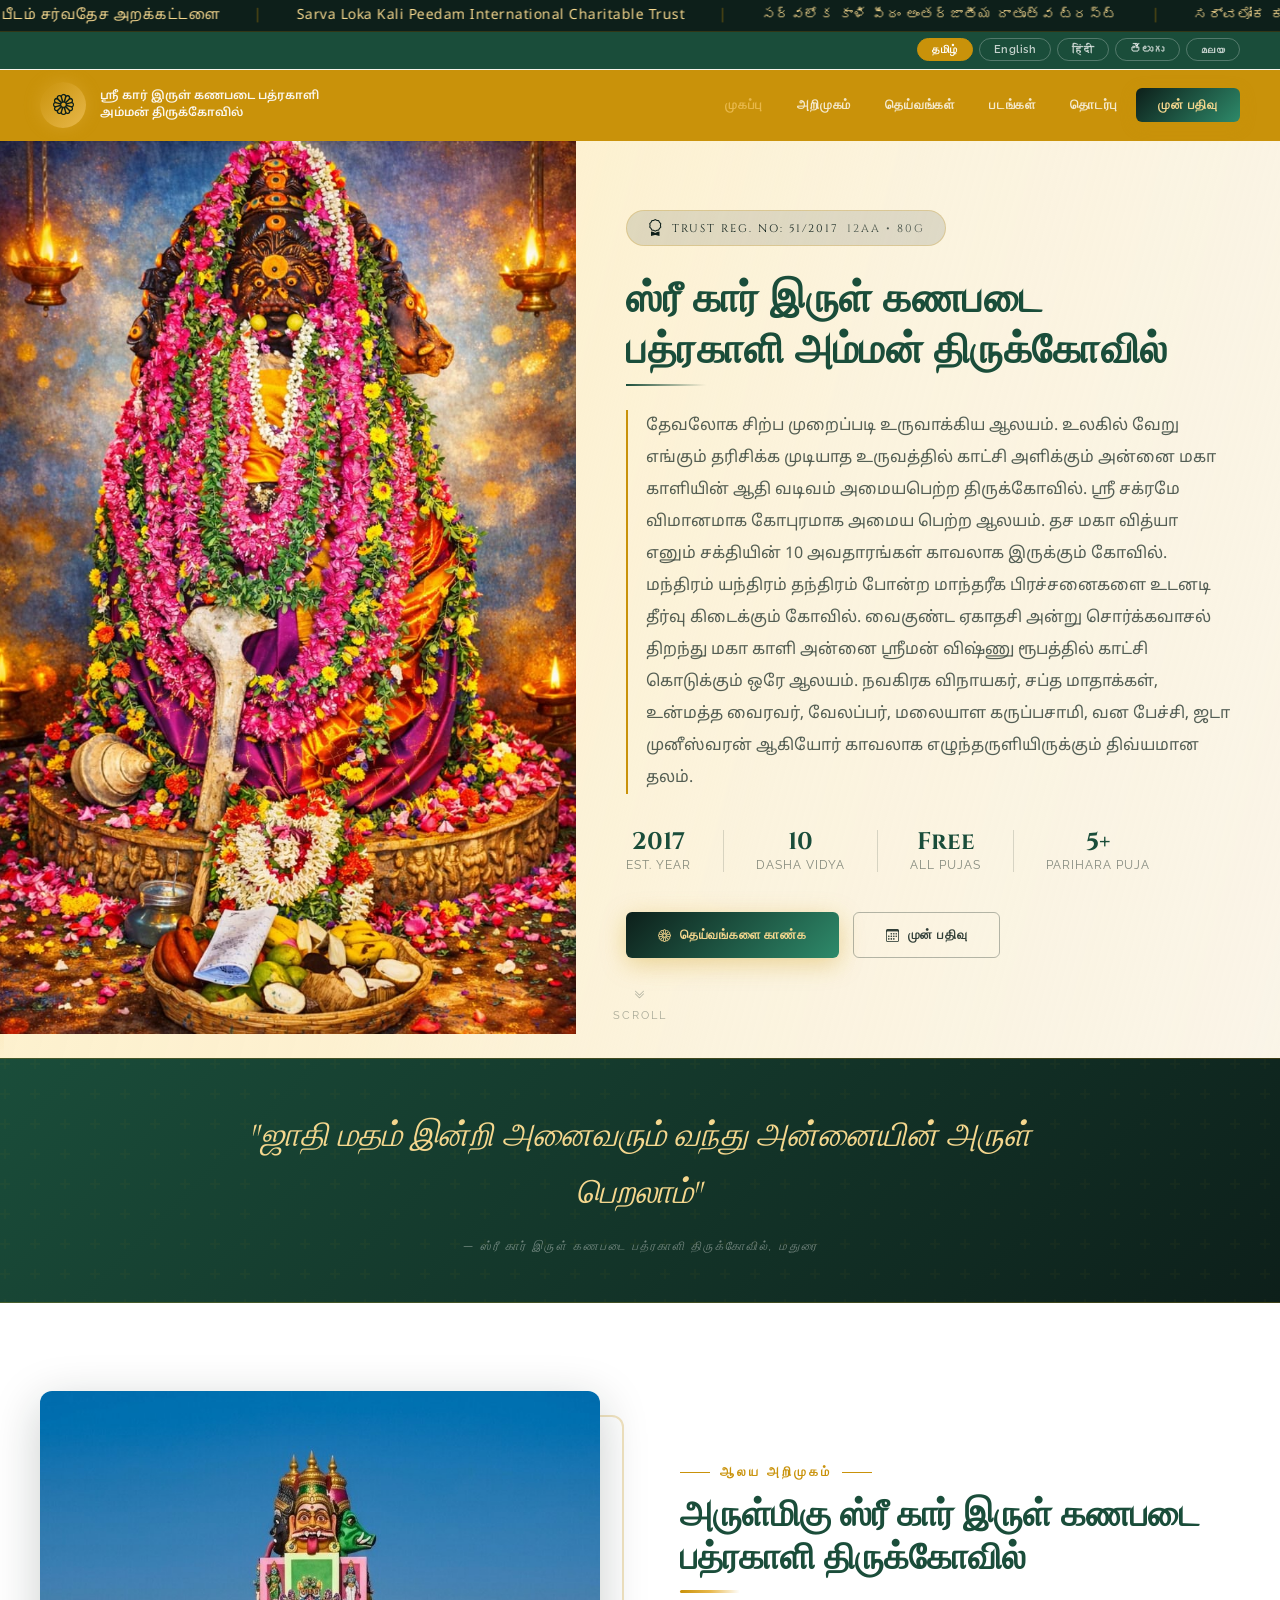
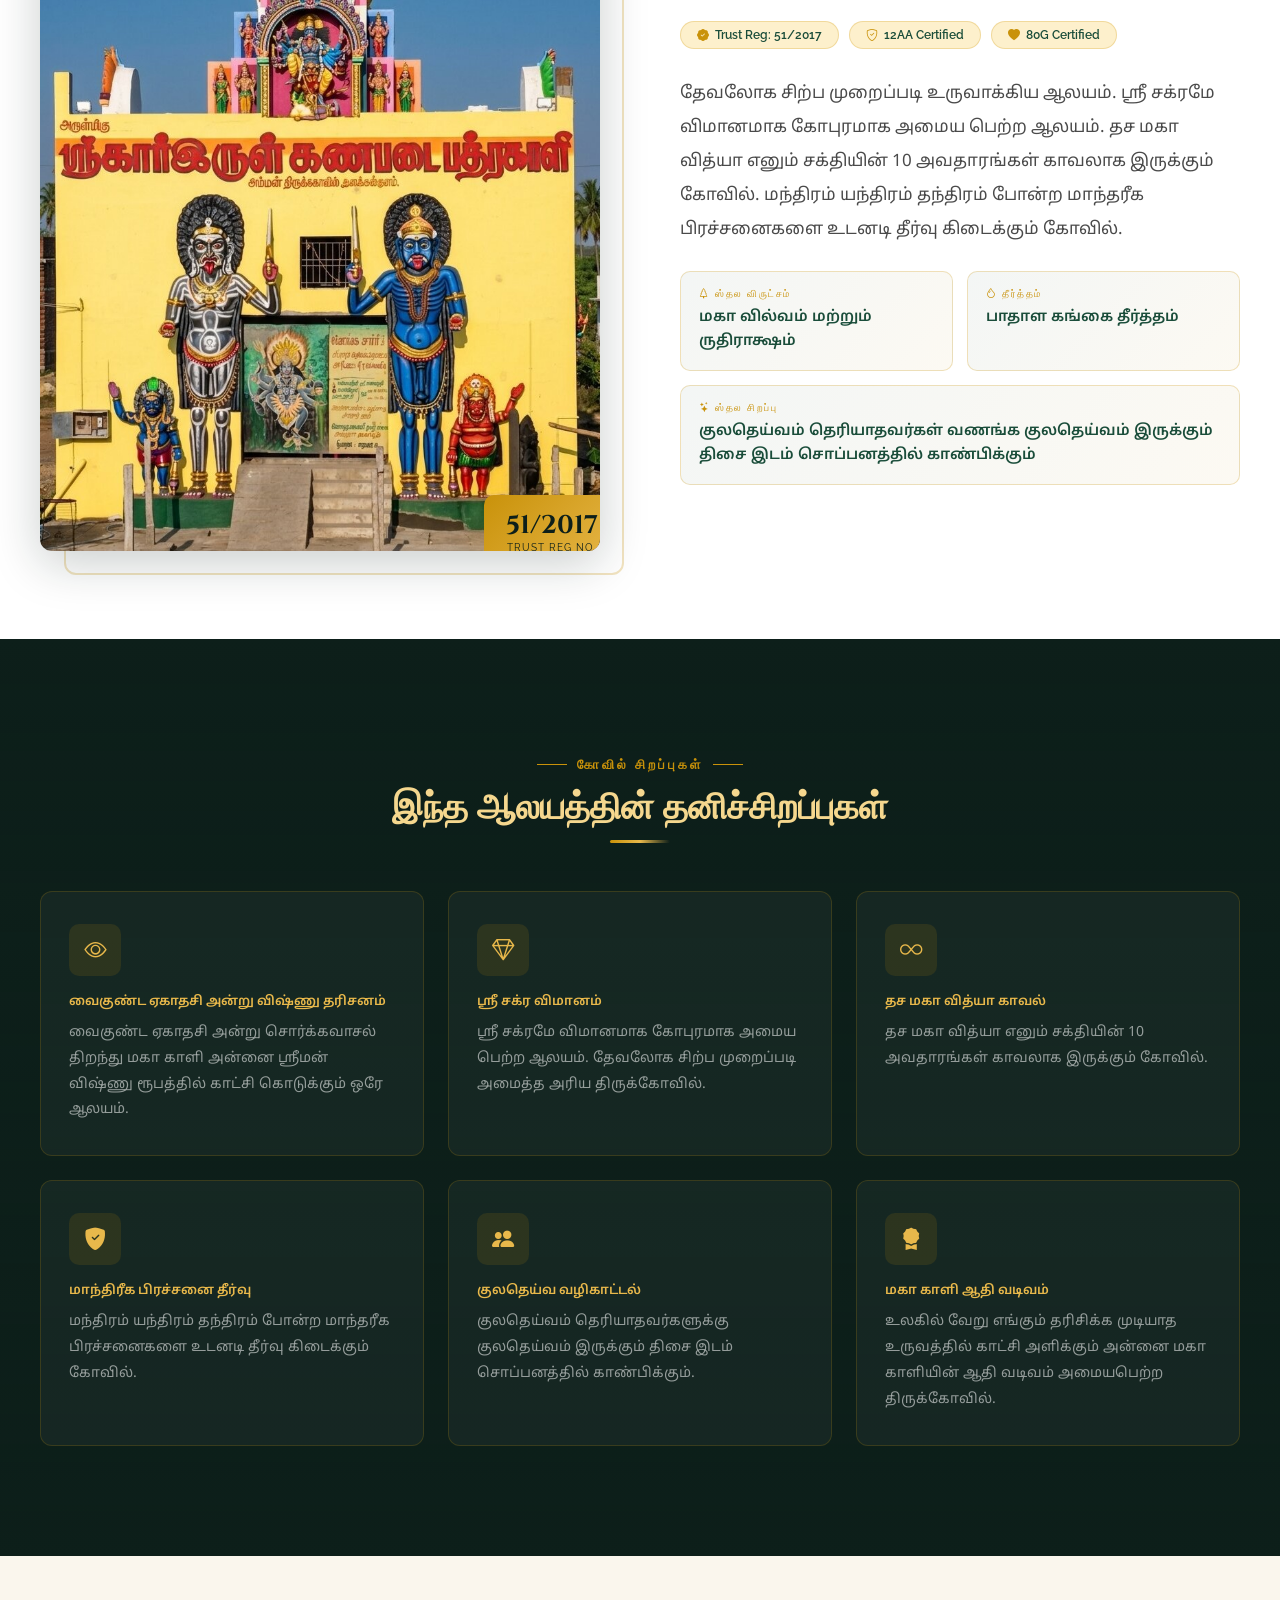
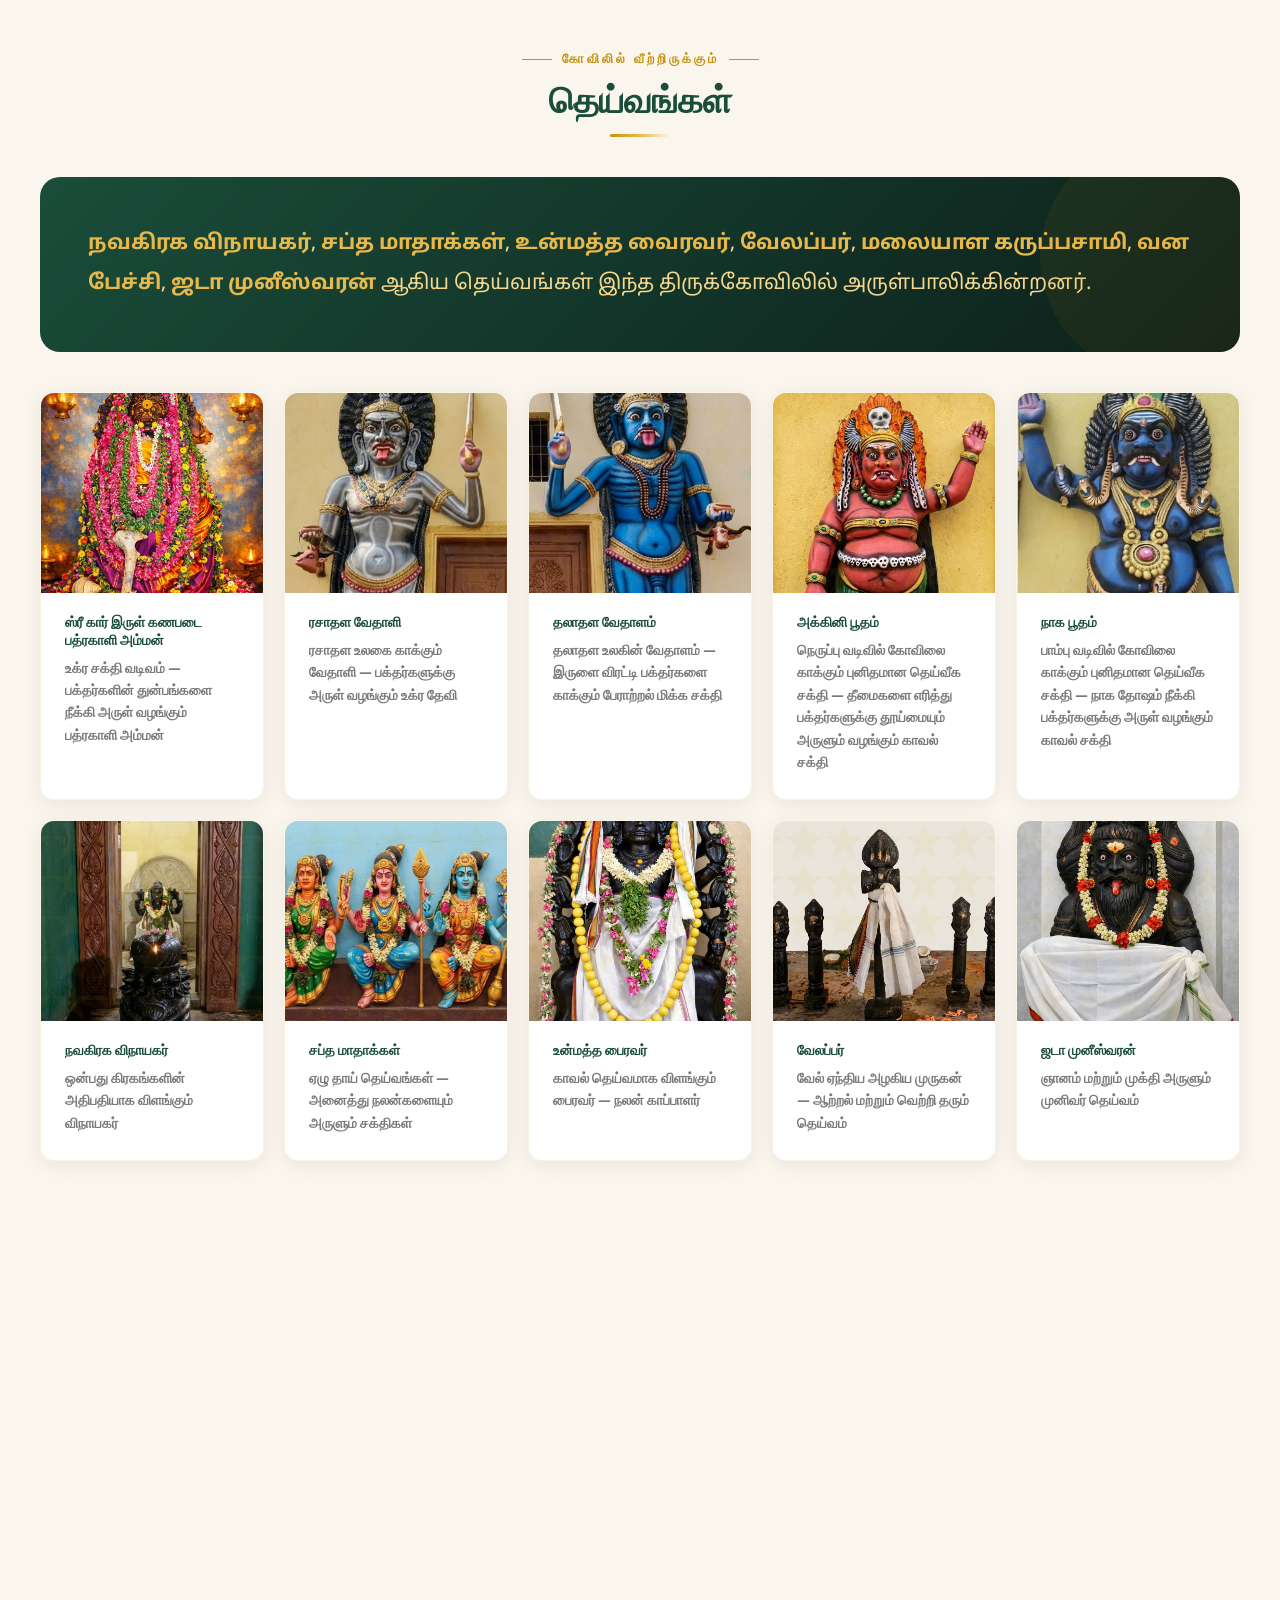
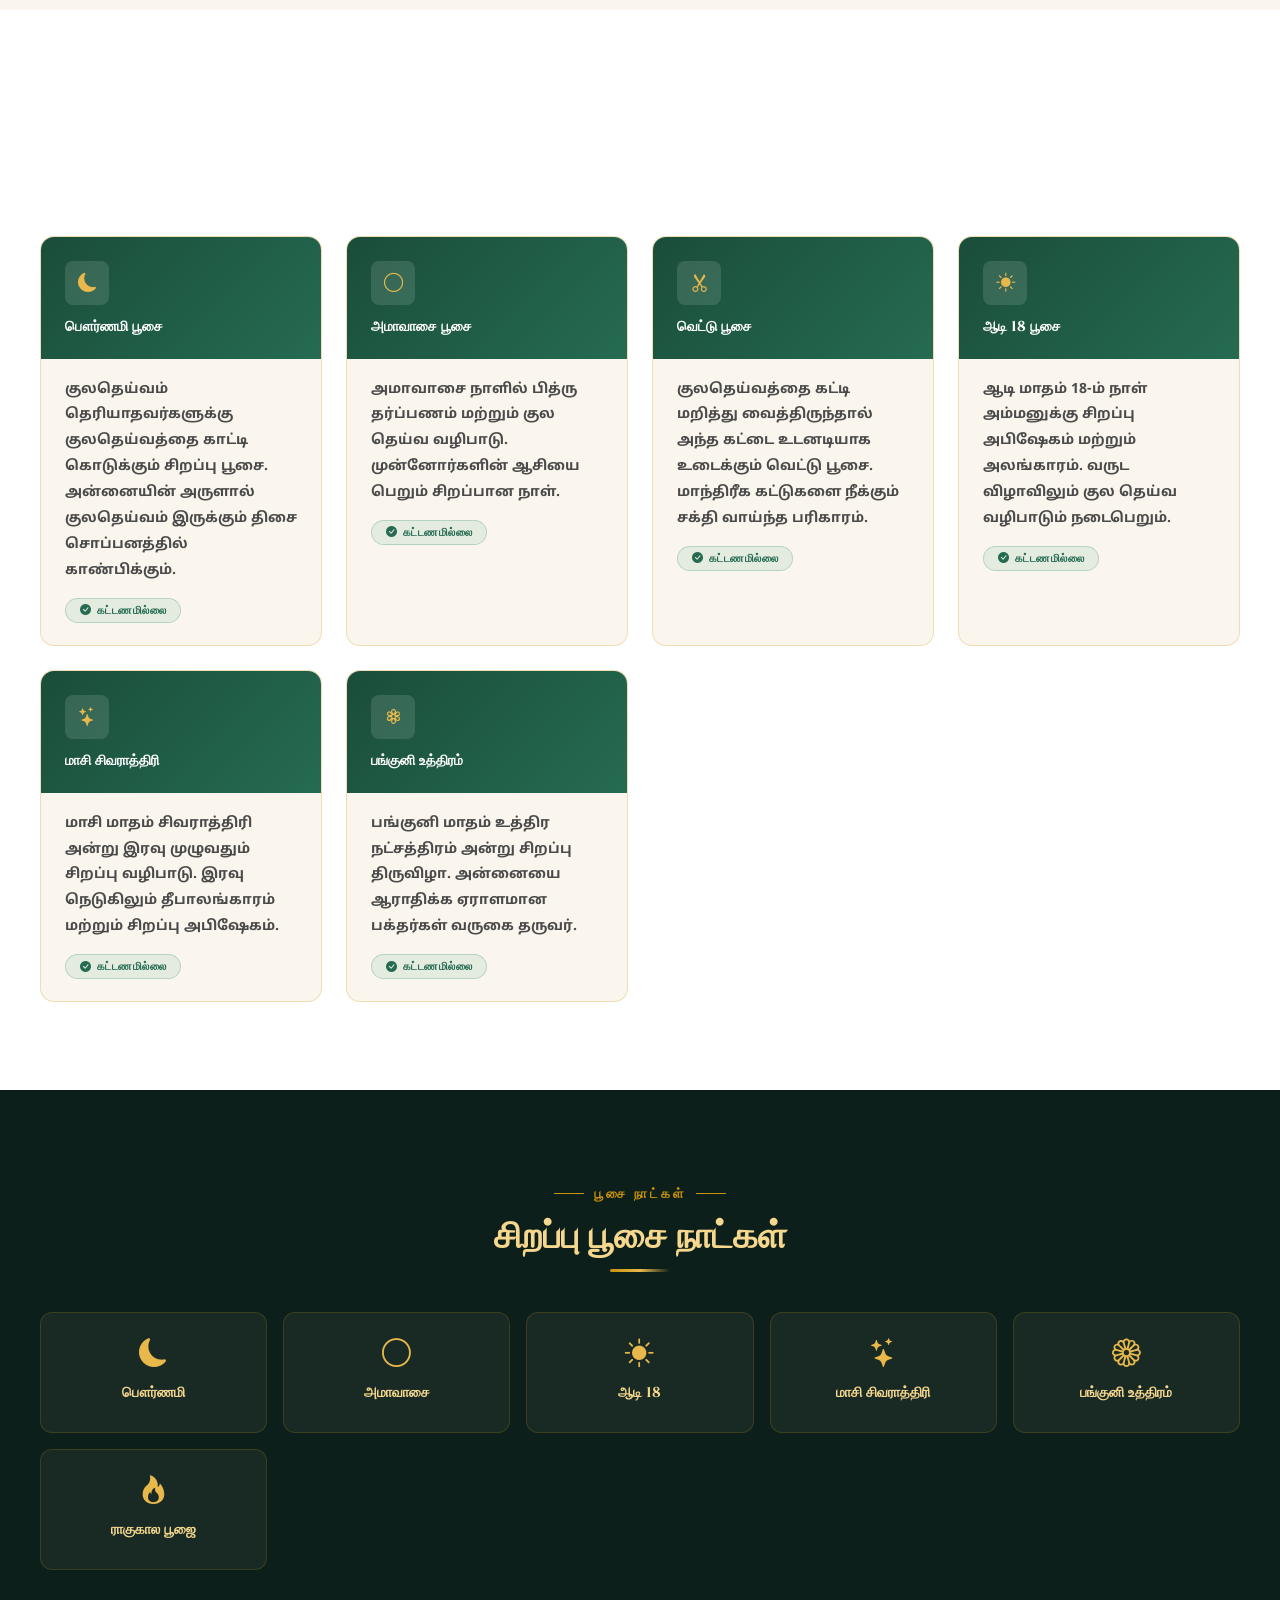
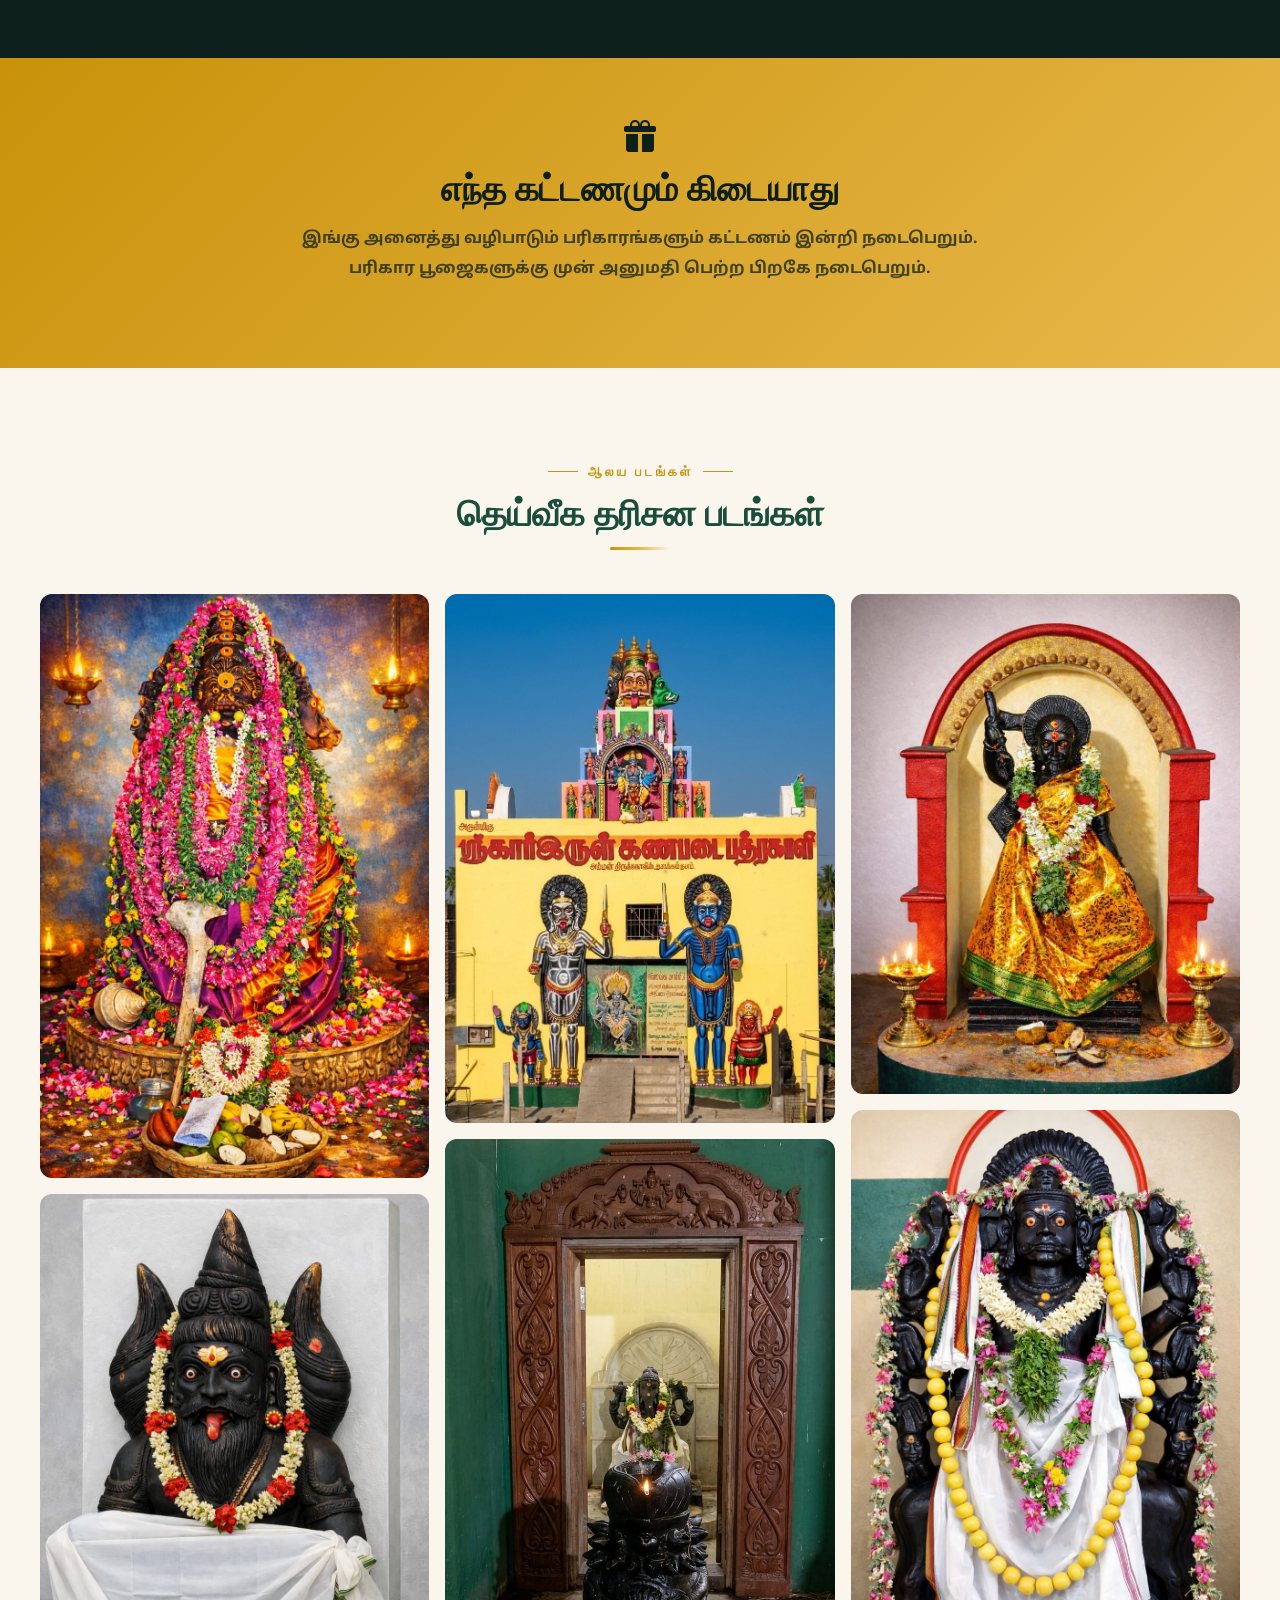
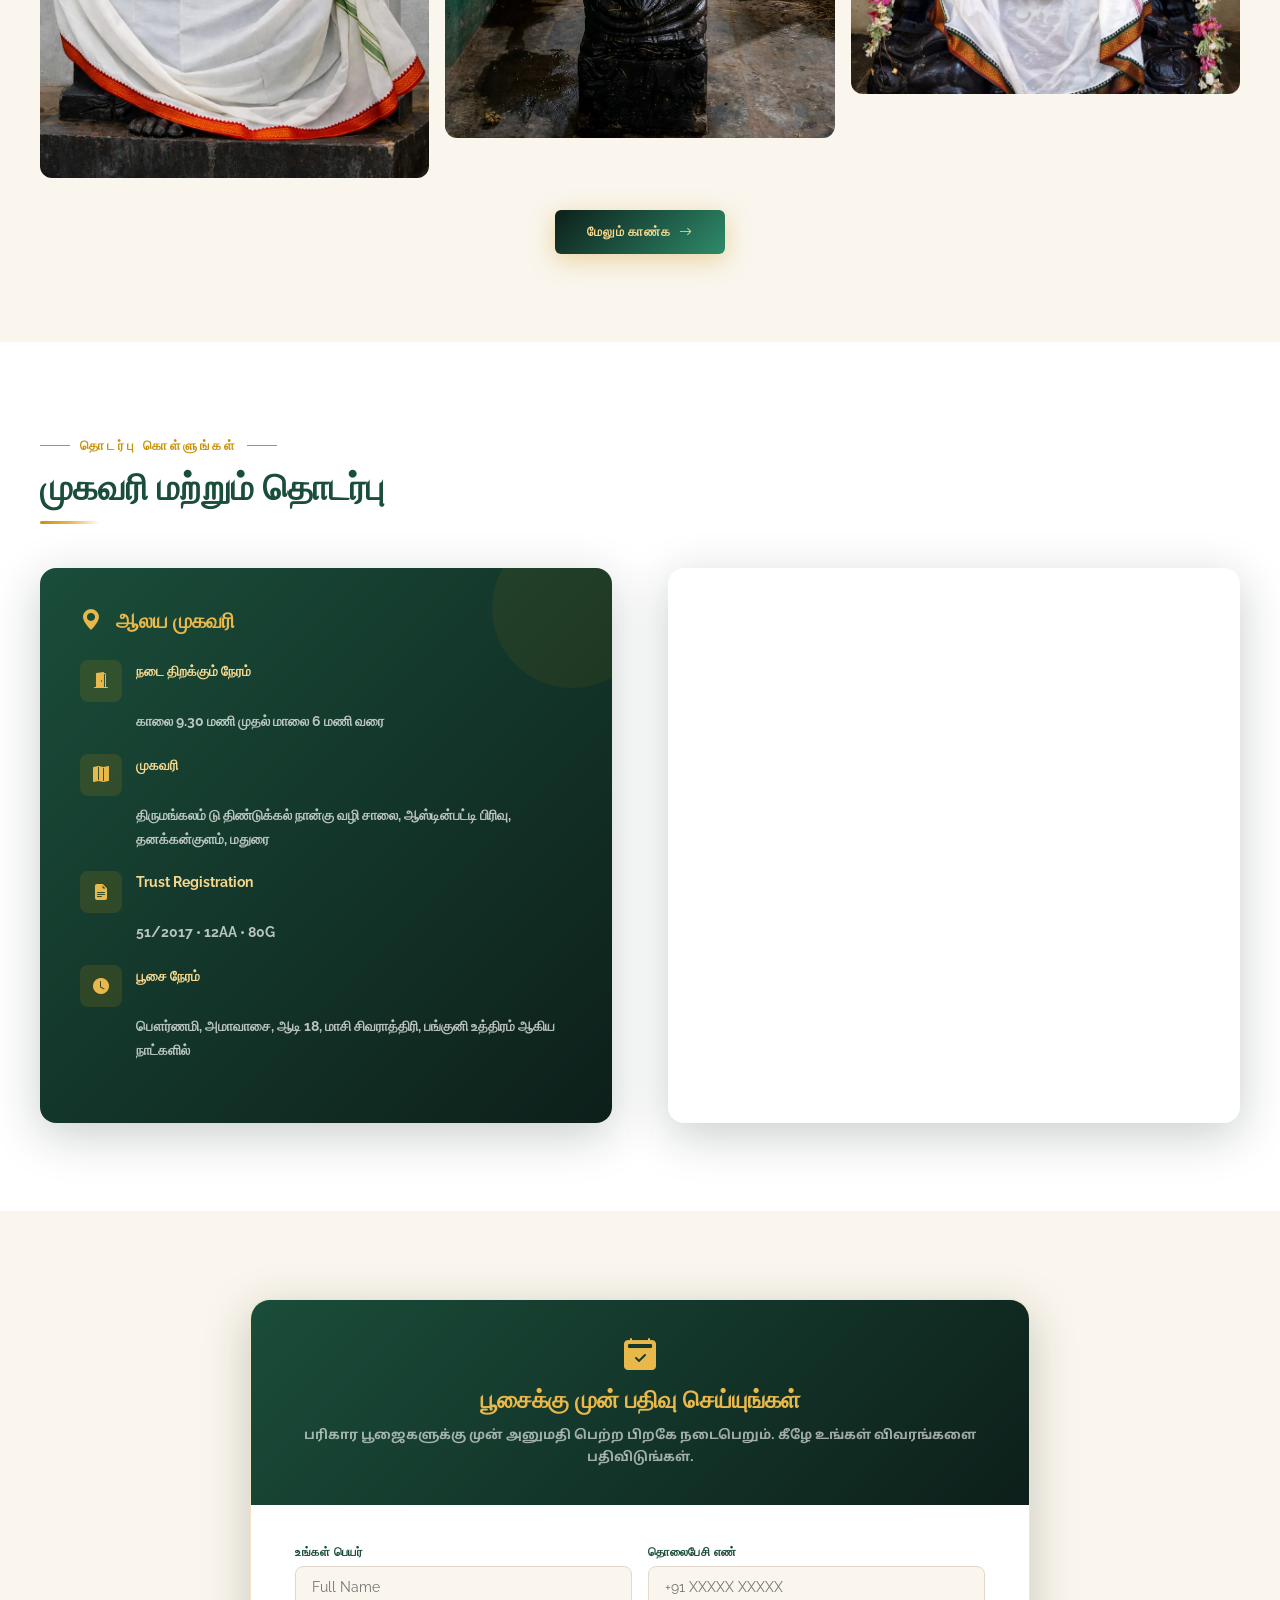
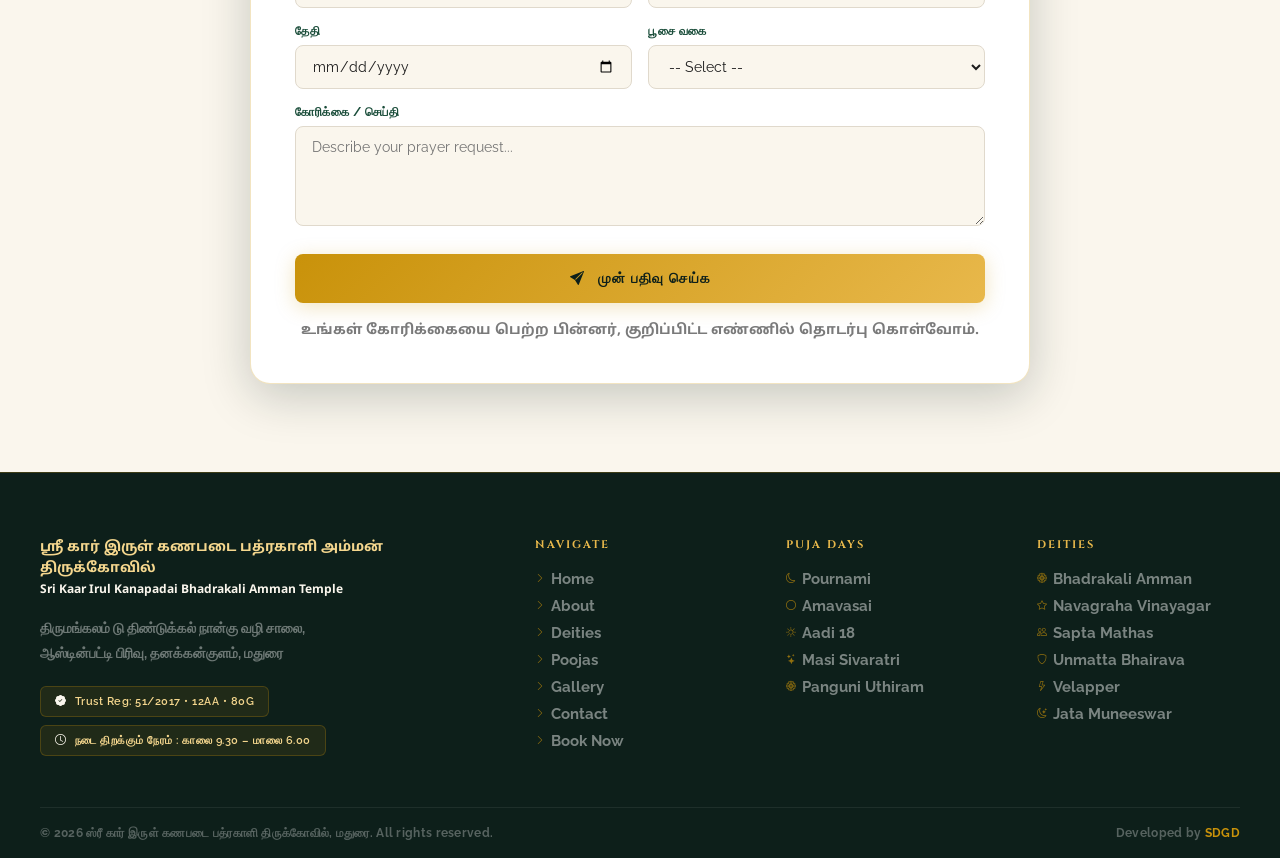
==== commit 128a5b97: "seo" ====
--- a/index.html
+++ b/index.html
@@ -12,6 +12,15 @@
 <style>
 
 </style>
+<!-- Google tag (gtag.js) -->
+<script async src="https://www.googletagmanager.com/gtag/js?id=G-7LPF5QYXNS"></script>
+<script>
+  window.dataLayer = window.dataLayer || [];
+  function gtag(){dataLayer.push(arguments);}
+  gtag('js', new Date());
+
+  gtag('config', 'G-7LPF5QYXNS');
+</script>
 </head>
 <body>
 
